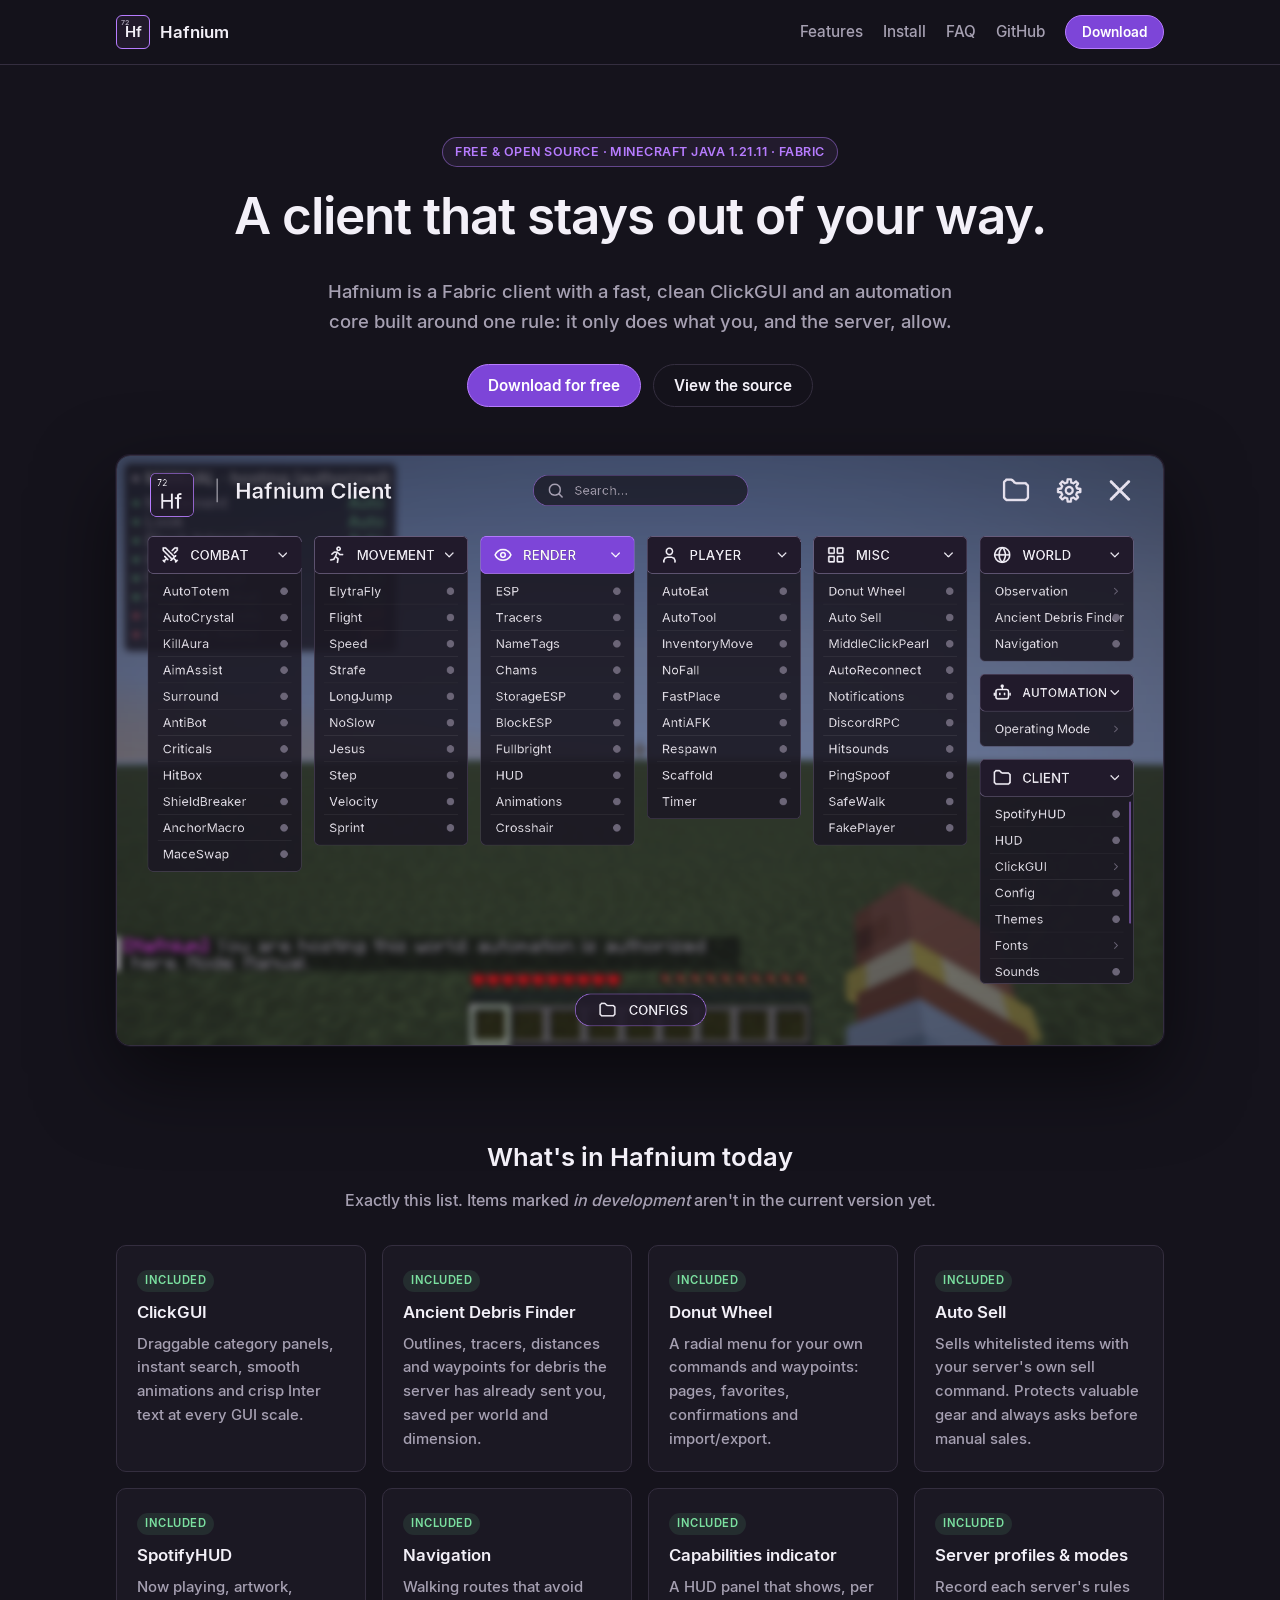
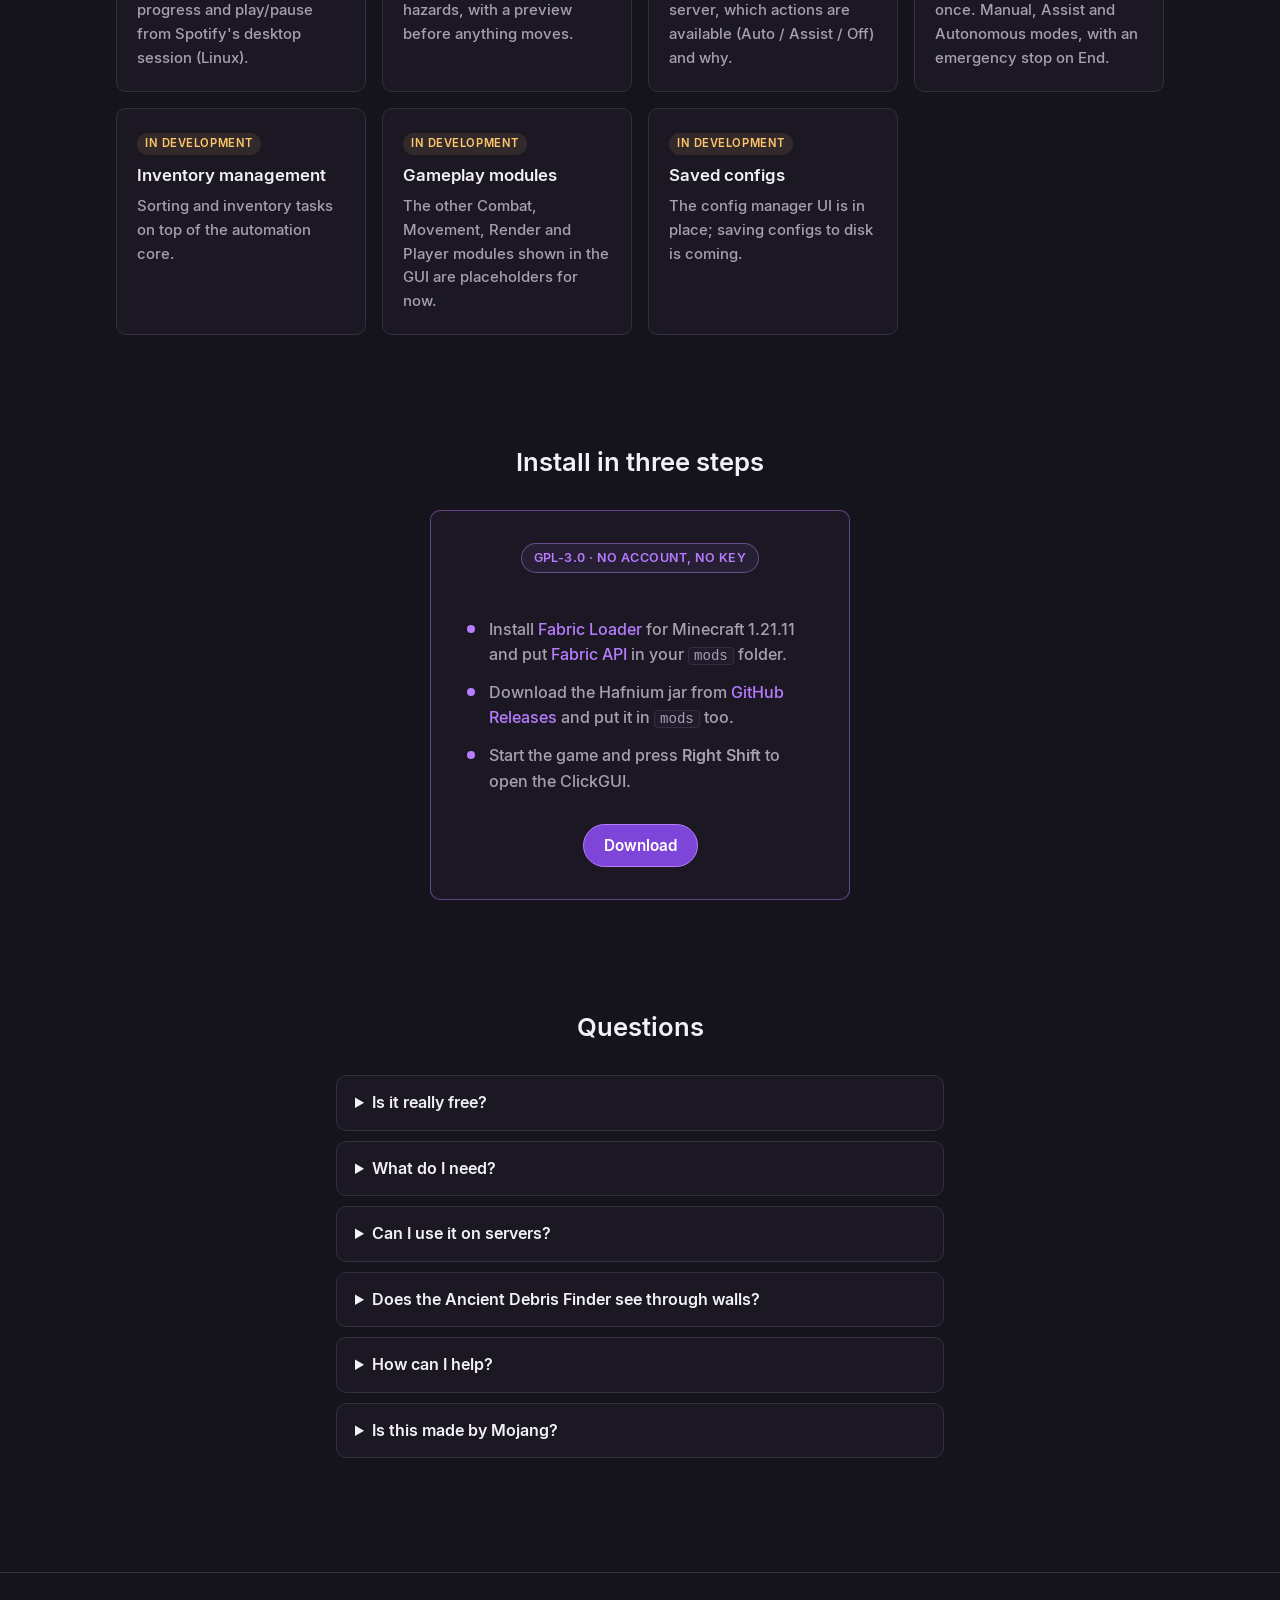
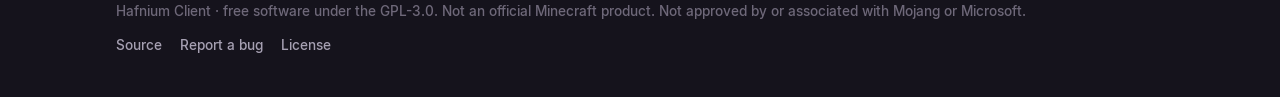
==== index.html @ 2a8367c5 "Hafnium Client: first open-source release (GPL-3.0) Fabric mod for Minecraft 1.21.11: ClickGUI, modu" ====
<!doctype html>
<html lang="en">
<head>
  <meta charset="utf-8">
  <meta name="viewport" content="width=device-width, initial-scale=1">
  <title>Hafnium Client</title>
  <meta name="description" content="Hafnium is a free, open-source Fabric client for Minecraft Java 1.21.11 with a clean ClickGUI, world utilities and a permission-aware automation core.">
  <link rel="icon" href="img/favicon.svg" type="image/svg+xml">
  <link rel="stylesheet" href="css/site.css">
  <script src="js/site.js" defer></script>
</head>
<body>
<header class="top">
  <div class="wrap">
    <a class="brand" href="./"><span class="tile"><small>72</small>Hf</span>Hafnium</a>
    <nav class="nav">
      <a href="#features">Features</a>
      <a href="#install">Install</a>
      <a href="#faq">FAQ</a>
      <a data-link="source" href="https://github.com/thebestprogrammeronearth/hafnium-client">GitHub</a>
      <a class="btn small" data-link="download" href="https://github.com/thebestprogrammeronearth/hafnium-client/releases/latest">Download</a>
    </nav>
  </div>
</header>
<main>
  <div class="wrap hero">
    <span class="badge accent">Free &amp; open source &middot; Minecraft Java 1.21.11 &middot; Fabric</span>
    <h1>A client that stays out of your way.</h1>
    <p class="lead">Hafnium is a Fabric client with a fast, clean ClickGUI and an automation core built around one rule:
      it only does what you, and the server, allow.</p>
    <div class="actions">
      <a class="btn" data-link="download" href="https://github.com/thebestprogrammeronearth/hafnium-client/releases/latest">Download for free</a>
      <a class="btn ghost" data-link="source" href="https://github.com/thebestprogrammeronearth/hafnium-client">View the source</a>
      <a class="btn ghost hidden" data-link="donate" href="#">Support the project</a>
    </div>
    <div class="shot"><img src="img/clickgui.png" width="1672" height="941" alt="The Hafnium ClickGUI: category panels over a Minecraft world"></div>
  </div>

  <section id="features">
    <div class="wrap">
      <div class="section-head">
        <h2>What's in Hafnium today</h2>
        <p>Exactly this list. Items marked <em>in development</em> aren't in the current version yet.</p>
      </div>
      <div class="grid" id="feature-grid"></div>
    </div>
  </section>

  <section id="install">
    <div class="wrap">
      <div class="section-head"><h2>Install in three steps</h2></div>
      <div class="card price-card">
        <span class="badge accent">GPL-3.0 &middot; no account, no key</span>
        <ul>
          <li>Install <a href="https://fabricmc.net/use/">Fabric Loader</a> for Minecraft 1.21.11 and put
            <a href="https://modrinth.com/mod/fabric-api">Fabric API</a> in your <code>mods</code> folder.</li>
          <li>Download the Hafnium jar from <a data-link="download" href="https://github.com/thebestprogrammeronearth/hafnium-client/releases/latest">GitHub Releases</a> and put it in <code>mods</code> too.</li>
          <li>Start the game and press <strong>Right Shift</strong> to open the ClickGUI.</li>
        </ul>
        <a class="btn" data-link="download" href="https://github.com/thebestprogrammeronearth/hafnium-client/releases/latest">Download</a>
      </div>
    </div>
  </section>

  <section id="faq">
    <div class="wrap narrow">
      <div class="section-head"><h2>Questions</h2></div>
      <details>
        <summary>Is it really free?</summary>
        <p>Yes. Hafnium is free and open source under the GNU GPL v3. You can read, change and share the code; if you
          share a modified version, its source must stay open too.</p>
      </details>
      <details>
        <summary>What do I need?</summary>
        <p>Minecraft: Java Edition 1.21.11, Fabric Loader 0.18 or newer and Fabric API. Java 21 comes with the official
          launcher. SpotifyHUD works on Linux only (it reads Spotify's desktop media session).</p>
      </details>
      <details>
        <summary>Can I use it on servers?</summary>
        <p>Hafnium works on normal servers without any plugin, but many servers forbid modified clients, X-ray-style
          tools, macros or automated selling. Hafnium shows what each server allows and keeps autonomous actions off
          unless you host the world or the server authorizes them, but it doesn't hide itself and can't protect you
          from a server's rules, anticheat or bans. Check the rules of every server you play on.</p>
      </details>
      <details>
        <summary>Does the Ancient Debris Finder see through walls?</summary>
        <p>It only marks ancient debris your game has already received from the server. It never guesses or reveals
          hidden blocks, so on servers with anti-xray it finds little or nothing.</p>
      </details>
      <details>
        <summary>How can I help?</summary>
        <p>Report bugs and send pull requests on <a data-link="source" href="https://github.com/thebestprogrammeronearth/hafnium-client">GitHub</a>.</p>
      </details>
      <details>
        <summary>Is this made by Mojang?</summary>
        <p>No. Hafnium is an independent project and is not affiliated with, approved by or associated with Mojang or
          Microsoft.</p>
      </details>
    </div>
  </section>
</main>
<footer>
  <div class="wrap">
    <div>Hafnium Client &middot; free software under the GPL-3.0. Not an official Minecraft product. Not approved by or
      associated with Mojang or Microsoft.</div>
    <nav>
      <a data-link="source" href="https://github.com/thebestprogrammeronearth/hafnium-client">Source</a>
      <a data-link="issues" href="https://github.com/thebestprogrammeronearth/hafnium-client/issues">Report a bug</a>
      <a data-link="license" href="https://github.com/thebestprogrammeronearth/hafnium-client/blob/main/LICENSE">License</a>
    </nav>
  </div>
</footer>
</body>
</html>
---- css/site.css ----
@font-face { font-family: "Inter"; src: url("../fonts/inter-medium.ttf") format("truetype"); font-weight: 400 500; font-display: swap; }
@font-face { font-family: "Inter"; src: url("../fonts/inter-semibold.ttf") format("truetype"); font-weight: 600 700; font-display: swap; }

:root {
  --bg: #15131C;
  --panel: #1B1823;
  --header: #211A2B;
  --border: #342E3F;
  --accent: #B77CFF;
  --accent-hover: #C99DFF;
  --accent-strong: #7D45D8;
  --text: #F3F0F8;
  --text-2: #A6A0B2;
  --muted: #6E6879;
  --ok: #7BE0A0;
  --warn: #FFC66B;
  --danger: #FF6B81;
  --radius: 10px;
  color-scheme: dark;
}

* { box-sizing: border-box; }
html, body { margin: 0; }
body {
  background: var(--bg);
  color: var(--text);
  font: 500 16px/1.6 "Inter", system-ui, sans-serif;
  -webkit-font-smoothing: antialiased;
}
a { color: var(--accent); text-decoration: none; }
a:hover { color: var(--accent-hover); text-decoration: underline; }
h1, h2, h3 { font-weight: 600; line-height: 1.2; margin: 0 0 .6em; }
h1 { font-size: clamp(2rem, 5vw, 3.2rem); letter-spacing: -.02em; }
h2 { font-size: 1.6rem; }
h3 { font-size: 1.05rem; }
p { margin: 0 0 1em; color: var(--text-2); }
code, .mono { font-family: ui-monospace, SFMono-Regular, Menlo, Consolas, monospace; }

.wrap { max-width: 1080px; margin: 0 auto; padding: 0 16px; }
.narrow { max-width: 640px; }

/* header */
.top { position: sticky; top: 0; z-index: 10; background: rgba(21, 19, 28, .88); backdrop-filter: blur(10px); border-bottom: 1px solid var(--border); }
.top .wrap { display: flex; align-items: center; gap: 24px; height: 64px; }
.brand { display: flex; align-items: center; gap: 10px; color: var(--text); font-weight: 600; font-size: 1.05rem; }
.brand:hover { color: var(--text); text-decoration: none; }
.tile { position: relative; width: 34px; height: 34px; border: 1.5px solid var(--accent); border-radius: 6px; background: var(--header);
  display: grid; place-items: center; font-weight: 600; font-size: 15px; }
.tile small { position: absolute; top: 1px; left: 4px; font-size: 7px; color: var(--text-2); }
.nav { margin-left: auto; display: flex; gap: 20px; align-items: center; }
.nav a { color: var(--text-2); font-size: .95rem; }
.nav a:hover { color: var(--text); text-decoration: none; }

/* buttons */
.btn { display: inline-flex; align-items: center; justify-content: center; gap: 8px; padding: 11px 20px; border-radius: 999px;
  border: 1px solid var(--accent); background: var(--accent-strong); color: #fff; font: 600 .95rem "Inter", sans-serif;
  cursor: pointer; transition: background .15s, border-color .15s, transform .15s; }
.btn:hover { background: #8d55e6; color: #fff; text-decoration: none; transform: translateY(-1px); }
.btn.ghost { background: transparent; color: var(--text); border-color: var(--border); }
.btn.ghost:hover { border-color: var(--accent); }
.btn.small { padding: 7px 14px; font-size: .85rem; }
.btn.danger { background: transparent; border-color: var(--danger); color: var(--danger); }
.btn:disabled { opacity: .45; cursor: not-allowed; transform: none; }
.nav .btn, .nav .btn:hover { padding: 8px 16px; color: #fff; }

/* hero */
.hero { padding-top: 72px; padding-bottom: 40px; text-align: center; }
.hero p.lead { font-size: 1.15rem; max-width: 640px; margin: 0 auto 28px; }
.hero .actions { display: flex; gap: 12px; justify-content: center; flex-wrap: wrap; }
.badge { display: inline-block; padding: 4px 12px; border-radius: 999px; font-size: .78rem; font-weight: 600; letter-spacing: .04em;
  text-transform: uppercase; border: 1px solid var(--border); color: var(--text-2); margin-bottom: 18px; }
.badge.accent { color: var(--accent); border-color: rgba(183, 124, 255, .45); background: rgba(183, 124, 255, .08); }
.shot { margin: 48px auto 0; border-radius: 14px; overflow: hidden; border: 1px solid var(--border);
  box-shadow: 0 30px 80px rgba(0, 0, 0, .55), 0 0 0 1px rgba(183, 124, 255, .08); }
.shot img { display: block; width: 100%; height: auto; }

section { padding: 56px 0; }
.section-head { text-align: center; margin-bottom: 32px; }

/* cards */
.grid { display: grid; gap: 16px; grid-template-columns: repeat(auto-fill, minmax(240px, 1fr)); }
.card { background: var(--panel); border: 1px solid var(--border); border-radius: var(--radius); padding: 20px; }
.card h3 { display: flex; align-items: center; gap: 8px; }
.card p { margin: 0; font-size: .93rem; }
.status { font-size: .7rem; font-weight: 600; text-transform: uppercase; letter-spacing: .05em; padding: 2px 8px; border-radius: 999px; margin-left: auto; white-space: nowrap; }
.card > .status { display: inline-block; margin: 0 0 10px; }
.status.ok { color: var(--ok); background: rgba(123, 224, 160, .1); }
.status.dev { color: var(--warn); background: rgba(255, 198, 107, .1); }

/* pricing */
.price-card { max-width: 420px; margin: 0 auto; text-align: center; padding: 32px; border-color: rgba(183, 124, 255, .45); }
.price { font-size: 2.8rem; font-weight: 600; color: var(--text); margin: 8px 0; }
.price-card ul { text-align: left; list-style: none; padding: 0; margin: 20px 0 24px; }
.price-card li { padding: 6px 0 6px 26px; position: relative; color: var(--text-2); }
.price-card li::before { content: ""; position: absolute; left: 4px; top: 14px; width: 8px; height: 8px; border-radius: 50%; background: var(--accent); }

/* faq */
details { background: var(--panel); border: 1px solid var(--border); border-radius: var(--radius); padding: 14px 18px; margin-bottom: 10px; }
summary { cursor: pointer; font-weight: 600; }
details p { margin: 10px 0 0; }

/* forms */
.form { display: grid; gap: 14px; }
label { display: grid; gap: 6px; font-size: .9rem; color: var(--text-2); }
input[type=text], input[type=email] { background: var(--bg); border: 1px solid var(--border); border-radius: 8px; padding: 11px 14px;
  color: var(--text); font: 500 1rem "Inter", sans-serif; width: 100%; }
input:focus { outline: none; border-color: var(--accent); }
.check { display: flex; gap: 10px; align-items: flex-start; color: var(--text-2); font-size: .9rem; }
.check input { margin-top: 4px; accent-color: var(--accent); width: 16px; height: 16px; flex: none; }

.notice { border-radius: 8px; padding: 12px 14px; font-size: .92rem; border: 1px solid var(--border); background: var(--panel); color: var(--text-2); }
.notice.warn { border-color: rgba(255, 198, 107, .4); color: var(--warn); }
.notice.err { border-color: rgba(255, 107, 129, .45); color: var(--danger); }
.notice.ok { border-color: rgba(123, 224, 160, .4); color: var(--ok); }
.hidden { display: none !important; }

.keybox { display: flex; gap: 10px; align-items: center; background: var(--bg); border: 1px dashed var(--accent); border-radius: 8px;
  padding: 14px; font: 600 1.05rem ui-monospace, Menlo, Consolas, monospace; word-break: break-all; color: var(--text); }
.keybox span { flex: 1; }

table { width: 100%; border-collapse: collapse; font-size: .9rem; }
th, td { text-align: left; padding: 8px 6px; border-bottom: 1px solid var(--border); }
th { color: var(--muted); font-weight: 600; }

.legal h2 { font-size: 1.2rem; margin-top: 1.8em; }
.legal p, .legal li { color: var(--text-2); }
.draft { border: 1px solid rgba(255, 198, 107, .4); color: var(--warn); border-radius: 8px; padding: 10px 14px; margin-bottom: 24px; font-size: .9rem; }

footer { border-top: 1px solid var(--border); margin-top: 48px; padding: 28px 0 40px; color: var(--muted); font-size: .85rem; }
footer .wrap { display: flex; flex-wrap: wrap; gap: 12px 24px; justify-content: space-between; }
footer nav { display: flex; gap: 18px; flex-wrap: wrap; }
footer a { color: var(--text-2); }

@media (max-width: 640px) {
  .nav a:not(.btn) { display: none; }
  .hero { padding-top: 48px; }
  .hero .actions .btn { flex: 1 1 100%; }
  section { padding: 40px 0; }
}

/* install card */
.price-card li { color: var(--text-2); }
.price-card code { background: var(--header); border: 1px solid var(--border); border-radius: 4px; padding: 0 5px; font-size: .88em; }
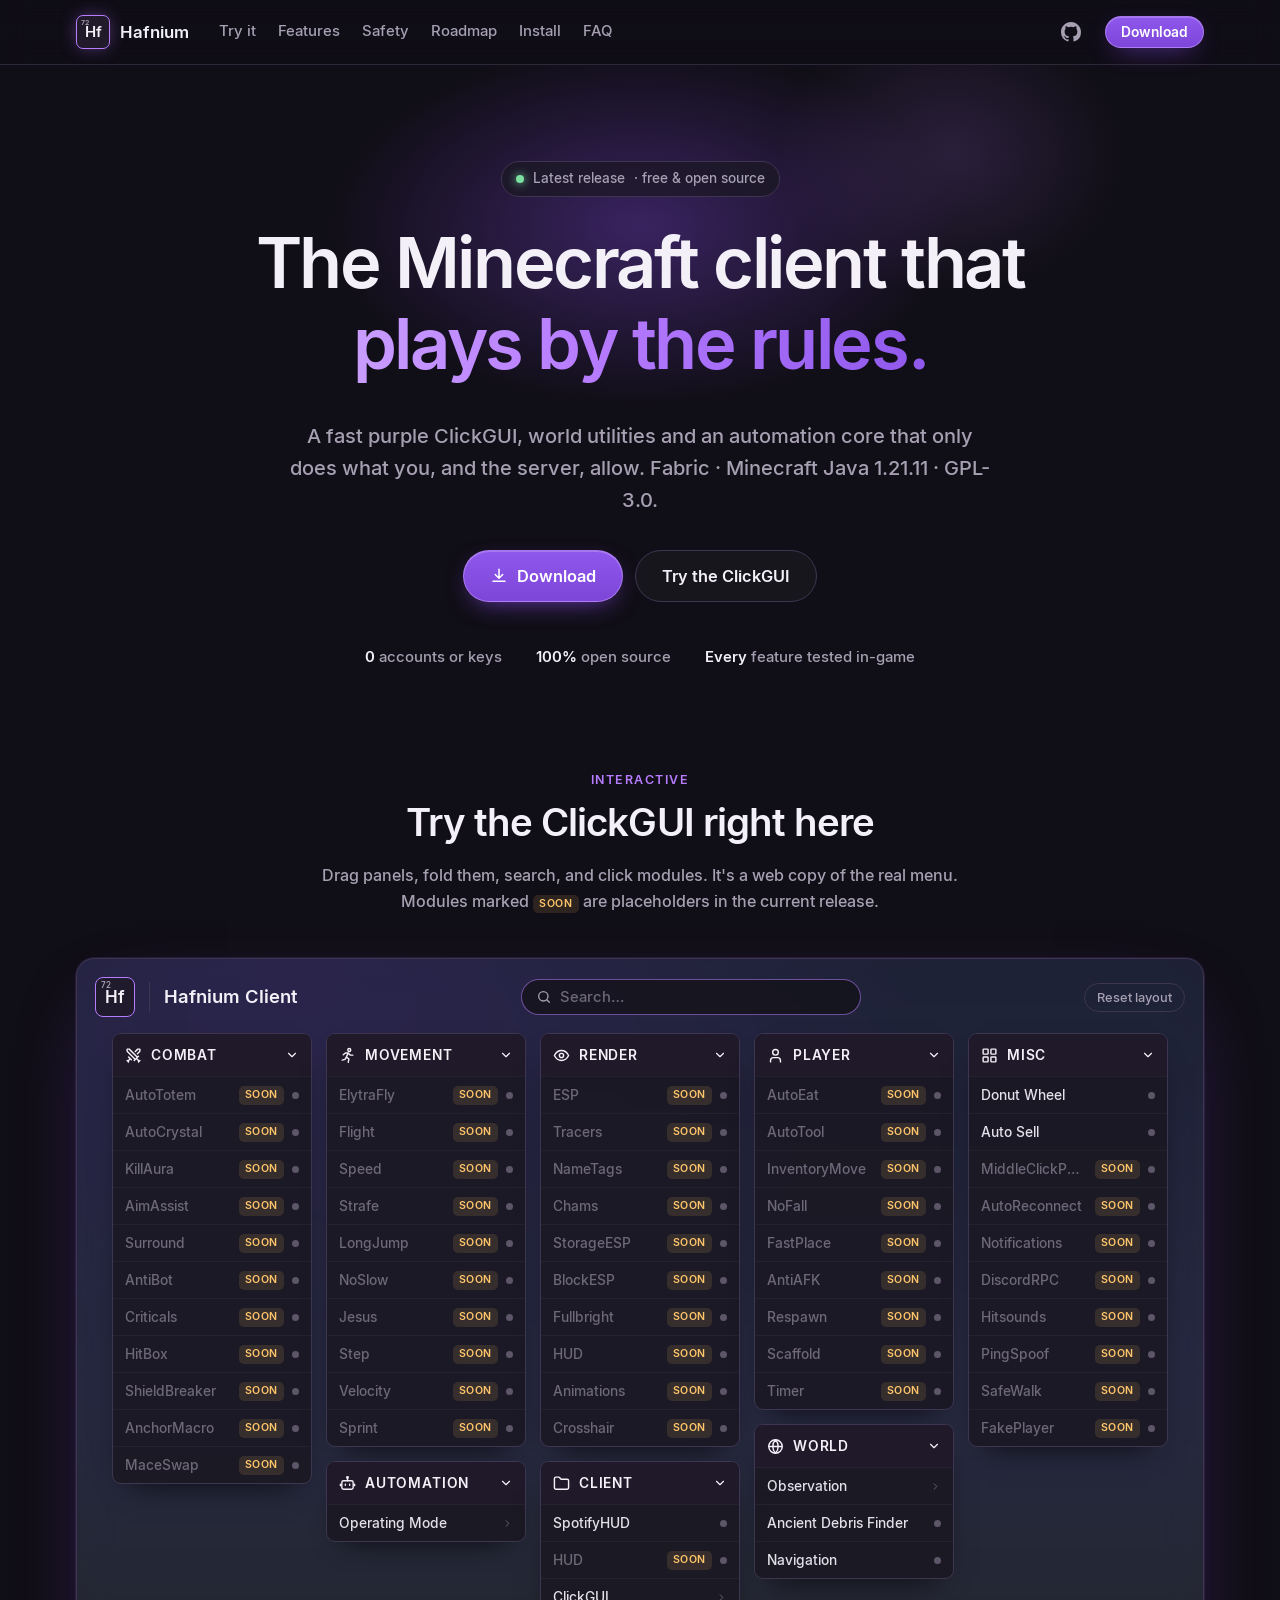
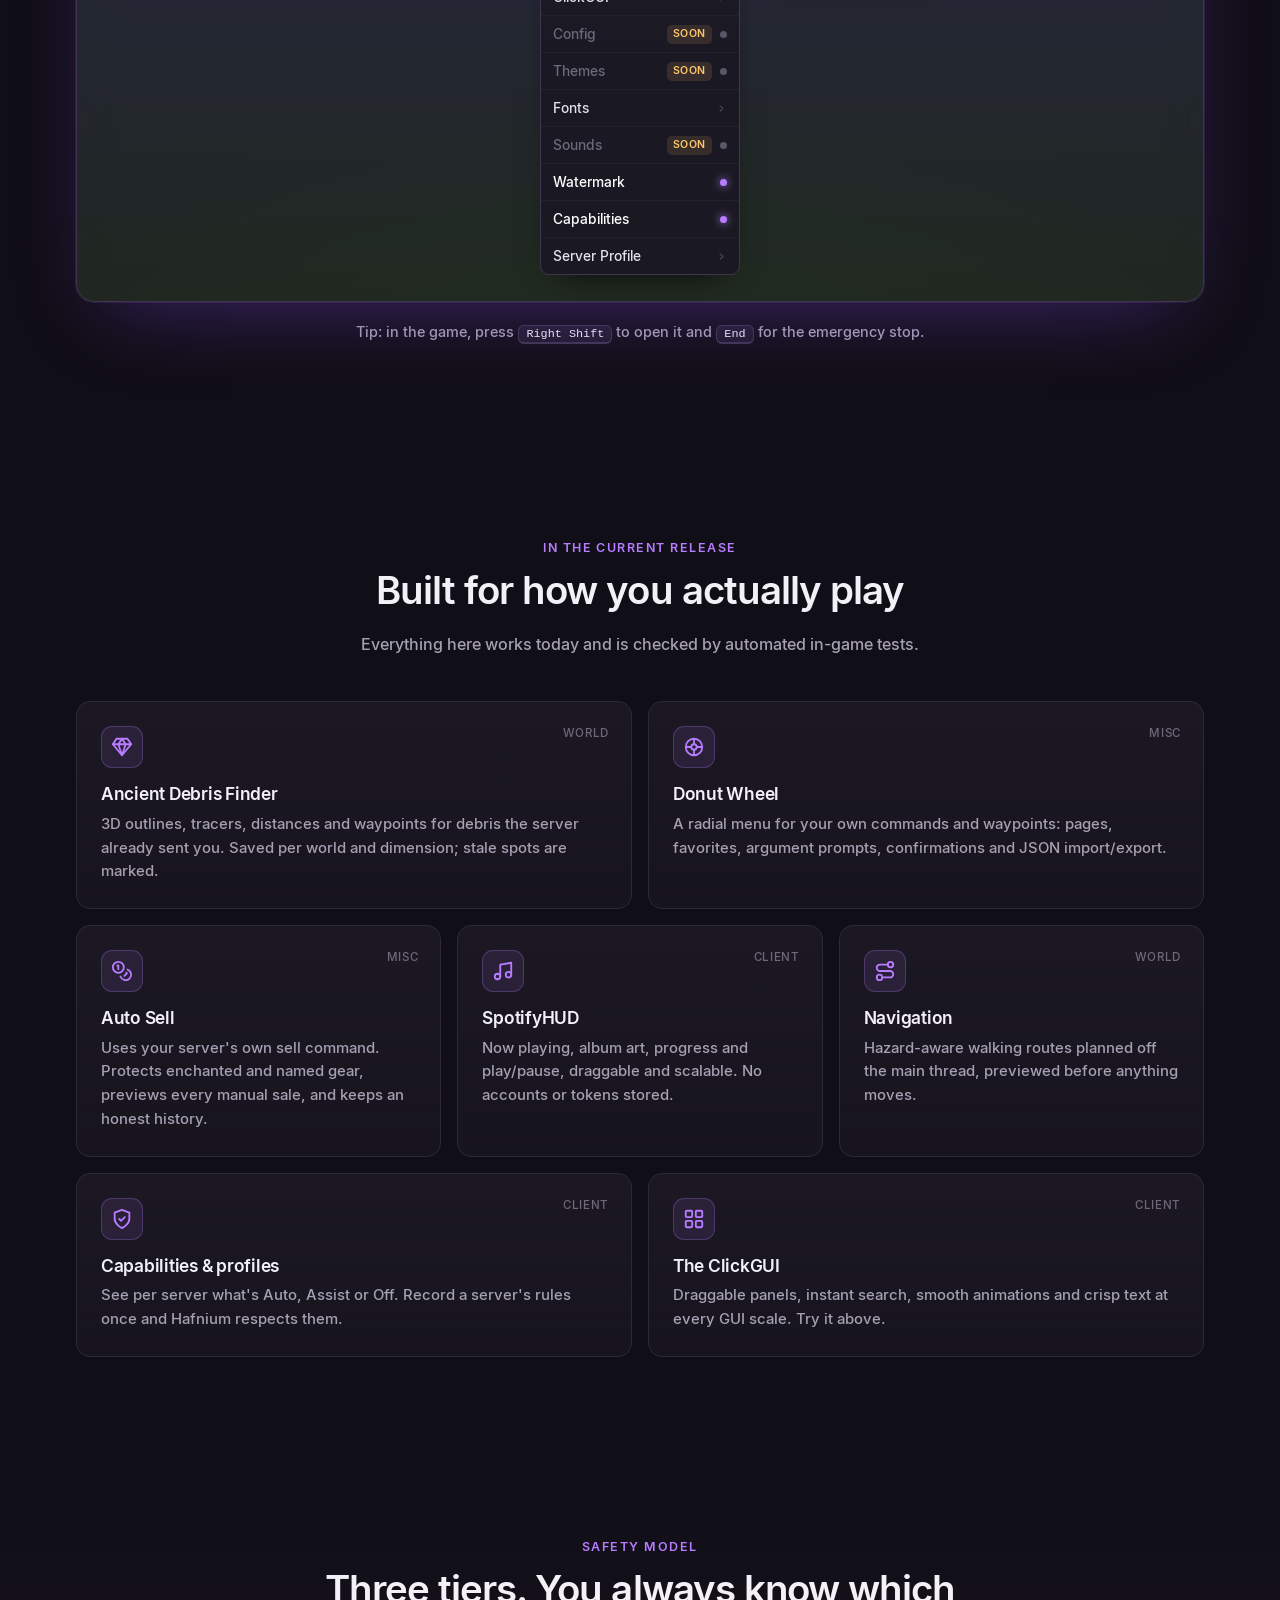
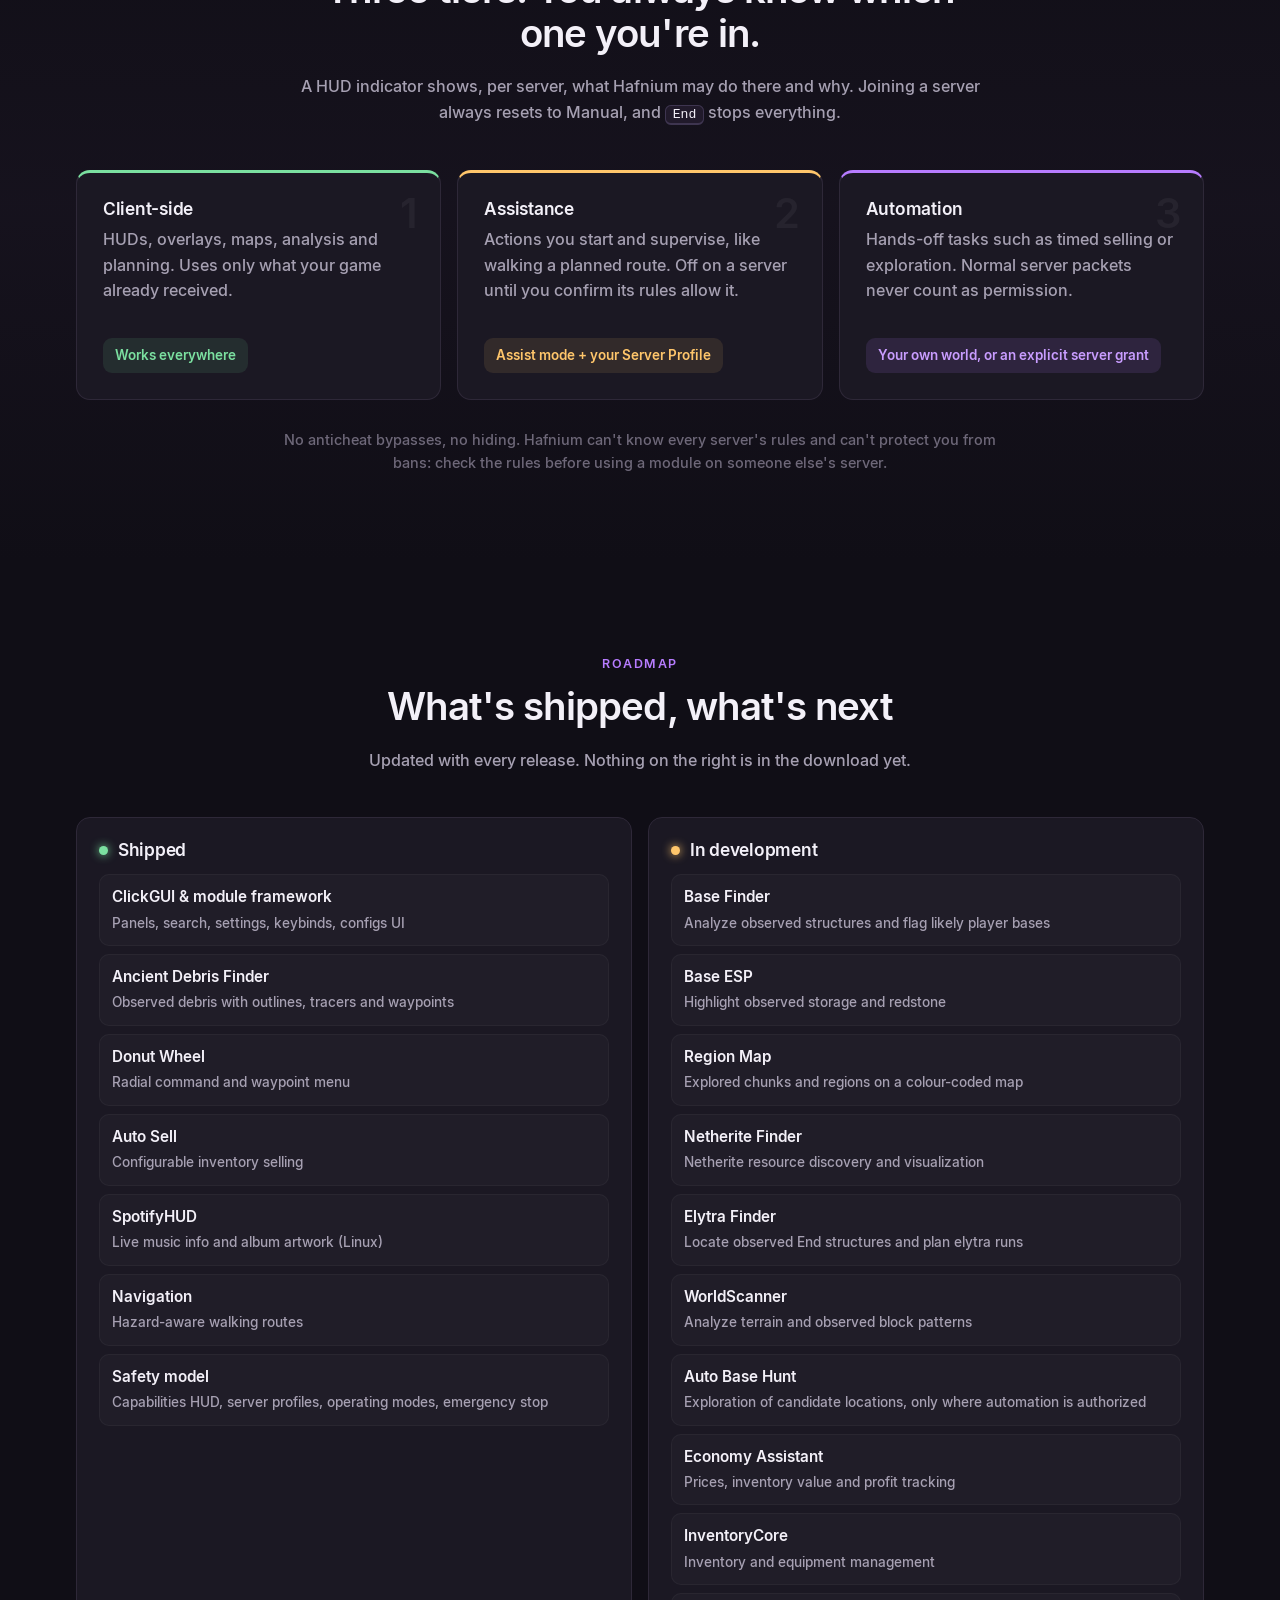
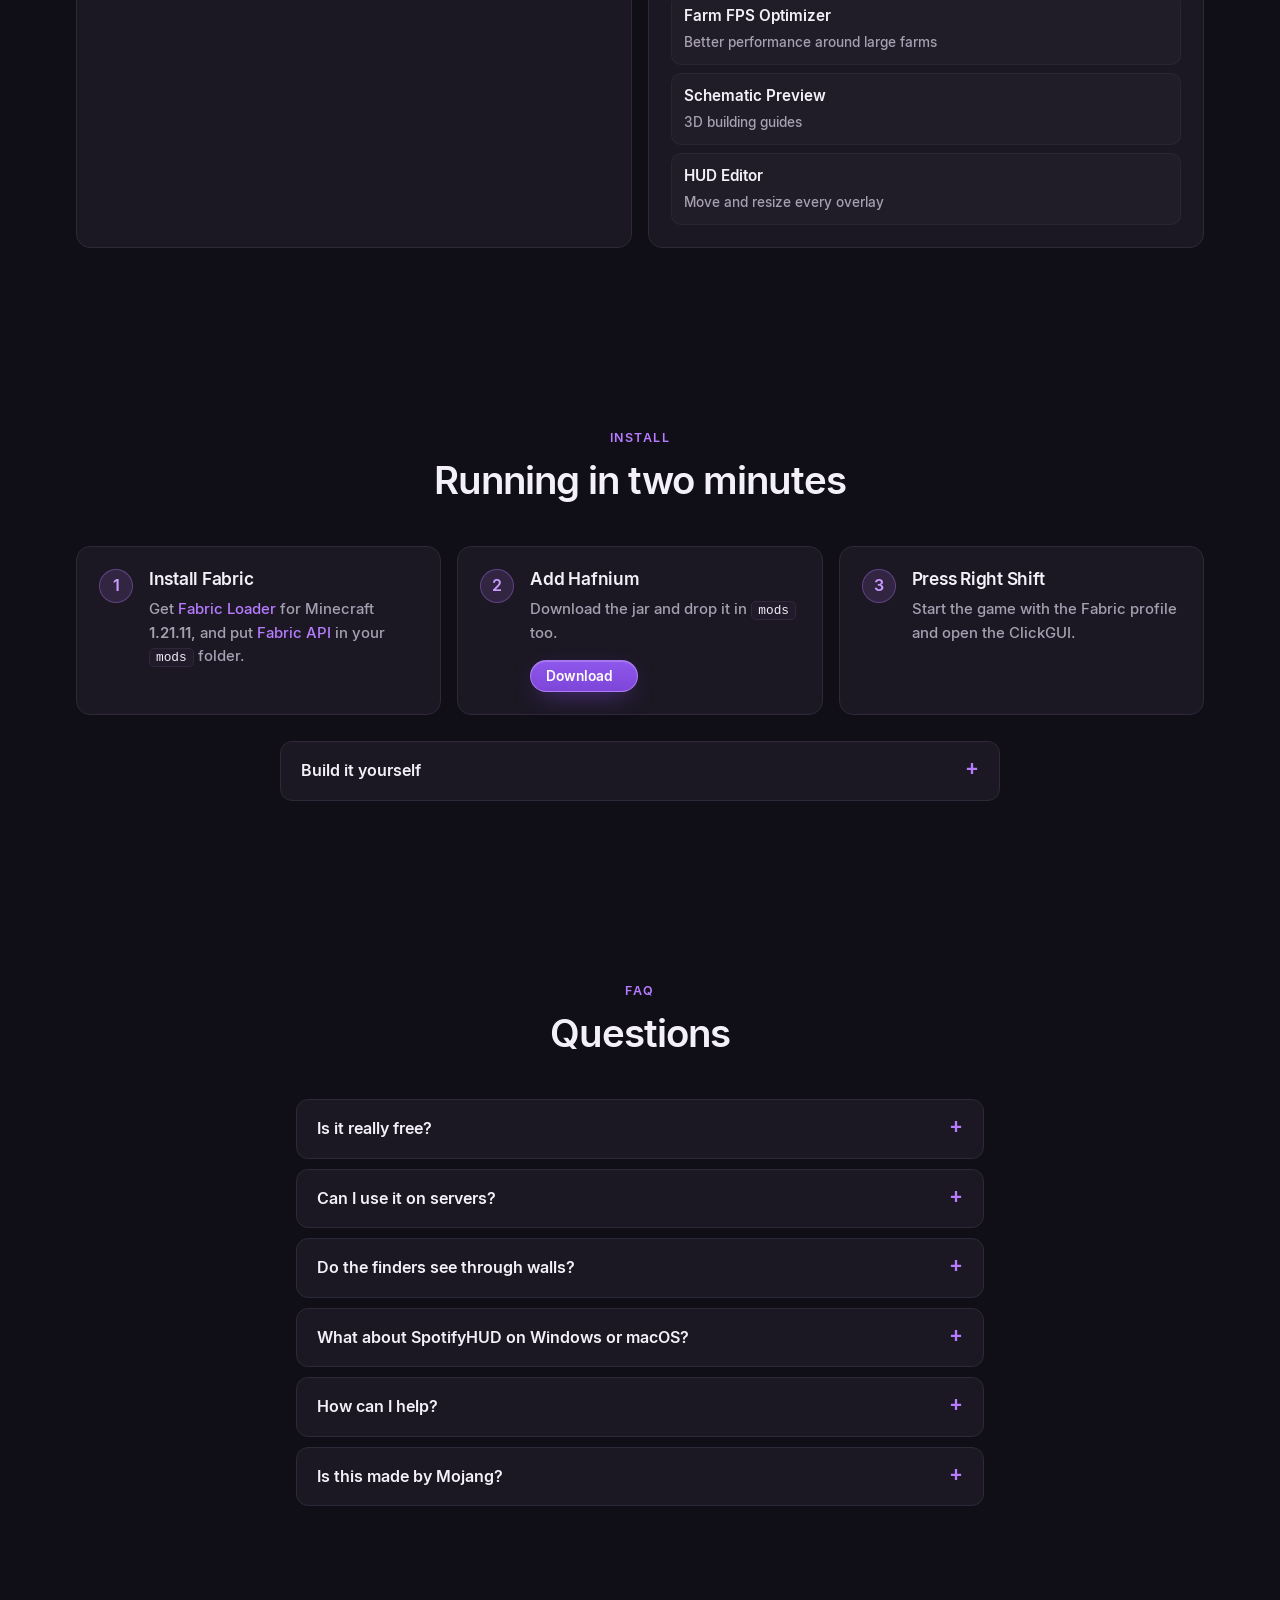
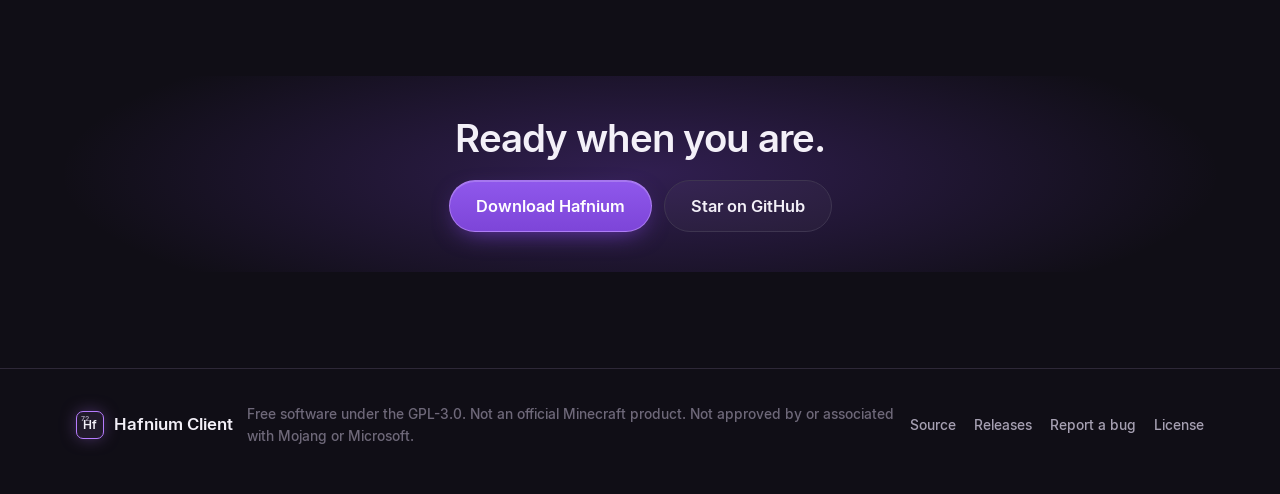
==== commit b69ba1d5: "Website: interactive ClickGUI demo, live release info, roadmap Rebuilt the project site: a web copy " ====
--- a/index.html
+++ b/index.html
@@ -2,109 +2,232 @@
 <html lang="en">
 <head>
   <meta charset="utf-8">
-  <meta name="viewport" content="width=device-width, initial-scale=1">
+  <meta name="viewport" content="width=device-width, initial-scale=1, viewport-fit=cover">
   <title>Hafnium Client</title>
-  <meta name="description" content="Hafnium is a free, open-source Fabric client for Minecraft Java 1.21.11 with a clean ClickGUI, world utilities and a permission-aware automation core.">
+  <meta name="description" content="Hafnium is a free, open-source Fabric client for Minecraft Java 1.21.11: a fast purple ClickGUI, world utilities and an automation core that only does what you and the server allow.">
+  <meta name="theme-color" content="#15131C">
+  <meta property="og:title" content="Hafnium Client">
+  <meta property="og:description" content="Free, open-source Fabric client for Minecraft Java 1.21.11.">
+  <meta property="og:image" content="https://thebestprogrammeronearth.github.io/hafnium-client/img/clickgui.png">
+  <meta property="og:type" content="website">
   <link rel="icon" href="img/favicon.svg" type="image/svg+xml">
   <link rel="stylesheet" href="css/site.css">
   <script src="js/site.js" defer></script>
 </head>
 <body>
-<header class="top">
-  <div class="wrap">
-    <a class="brand" href="./"><span class="tile"><small>72</small>Hf</span>Hafnium</a>
-    <nav class="nav">
+<header class="top" id="top">
+  <div class="wrap bar">
+    <a class="brand" href="#top" aria-label="Hafnium home"><span class="tile"><small>72</small>Hf</span><span>Hafnium</span></a>
+    <nav class="nav" id="nav">
+      <a href="#demo">Try it</a>
       <a href="#features">Features</a>
+      <a href="#safety">Safety</a>
+      <a href="#roadmap">Roadmap</a>
       <a href="#install">Install</a>
       <a href="#faq">FAQ</a>
-      <a data-link="source" href="https://github.com/thebestprogrammeronearth/hafnium-client">GitHub</a>
-      <a class="btn small" data-link="download" href="https://github.com/thebestprogrammeronearth/hafnium-client/releases/latest">Download</a>
     </nav>
+    <a class="gh" data-link="source" href="https://github.com/thebestprogrammeronearth/hafnium-client" aria-label="GitHub repository">
+      <svg viewBox="0 0 16 16" aria-hidden="true"><path fill="currentColor" d="M8 0C3.58 0 0 3.58 0 8a8 8 0 0 0 5.47 7.59c.4.07.55-.17.55-.38v-1.33c-2.23.48-2.7-1.07-2.7-1.07-.36-.92-.89-1.17-.89-1.17-.73-.5.05-.49.05-.49.8.06 1.23.83 1.23.83.72 1.22 1.87.87 2.33.66.07-.52.28-.87.5-1.07-1.78-.2-3.65-.89-3.65-3.95 0-.87.31-1.59.82-2.15-.08-.2-.36-1.02.08-2.12 0 0 .67-.21 2.2.82a7.6 7.6 0 0 1 4 0c1.53-1.04 2.2-.82 2.2-.82.44 1.1.16 1.92.08 2.12.51.56.82 1.27.82 2.15 0 3.07-1.87 3.75-3.65 3.95.29.25.54.73.54 1.48v2.2c0 .21.15.46.55.38A8 8 0 0 0 16 8c0-4.42-3.58-8-8-8Z"/></svg>
+      <span data-stars></span>
+    </a>
+    <a class="btn small" data-link="download" href="https://github.com/thebestprogrammeronearth/hafnium-client/releases/latest">Download</a>
+    <button class="menu" id="menu" aria-label="Menu" aria-expanded="false" aria-controls="nav"><span></span><span></span></button>
   </div>
 </header>
+
 <main>
-  <div class="wrap hero">
-    <span class="badge accent">Free &amp; open source &middot; Minecraft Java 1.21.11 &middot; Fabric</span>
-    <h1>A client that stays out of your way.</h1>
-    <p class="lead">Hafnium is a Fabric client with a fast, clean ClickGUI and an automation core built around one rule:
-      it only does what you, and the server, allow.</p>
-    <div class="actions">
-      <a class="btn" data-link="download" href="https://github.com/thebestprogrammeronearth/hafnium-client/releases/latest">Download for free</a>
-      <a class="btn ghost" data-link="source" href="https://github.com/thebestprogrammeronearth/hafnium-client">View the source</a>
-      <a class="btn ghost hidden" data-link="donate" href="#">Support the project</a>
-    </div>
-    <div class="shot"><img src="img/clickgui.png" width="1672" height="941" alt="The Hafnium ClickGUI: category panels over a Minecraft world"></div>
-  </div>
+  <section class="hero">
+    <div class="glow" aria-hidden="true"></div>
+    <div class="wrap">
+      <a class="pill" data-link="release" href="https://github.com/thebestprogrammeronearth/hafnium-client/releases/latest">
+        <span class="dot"></span><span data-version>Latest release</span> · free &amp; open source</a>
+      <h1>The Minecraft client that <br><span class="grad">plays by the rules.</span></h1>
+      <p class="lead">A fast purple ClickGUI, world utilities and an automation core that only does what you, and the
+        server, allow. Fabric · Minecraft Java 1.21.11 · GPL-3.0.</p>
+      <div class="actions">
+        <a class="btn big" data-link="download" href="https://github.com/thebestprogrammeronearth/hafnium-client/releases/latest">
+          <svg viewBox="0 0 24 24" aria-hidden="true"><path d="M12 3v12m-5-5 5 5 5-5M4 19h16" fill="none" stroke="currentColor" stroke-width="2" stroke-linecap="round" stroke-linejoin="round"/></svg>
+          Download <span class="meta" data-asset-meta></span></a>
+        <a class="btn ghost big" href="#demo">Try the ClickGUI</a>
+        <a class="btn ghost big hidden" data-link="donate" href="#">Support the project</a>
+      </div>
+      <ul class="facts">
+        <li><strong>0</strong> accounts or keys</li>
+        <li><strong>100%</strong> open source</li>
+        <li><strong>Every</strong> feature tested in-game</li>
+      </ul>
+    </div>
+  </section>
+
+  <section id="demo" class="demo-section">
+    <div class="wrap">
+      <div class="section-head">
+        <span class="eyebrow">Interactive</span>
+        <h2>Try the ClickGUI right here</h2>
+        <p>Drag panels, fold them, search, and click modules. It's a web copy of the real menu. Modules marked
+          <span class="tag soon">soon</span> are placeholders in the current release.</p>
+      </div>
+      <div class="screen" id="screen">
+        <div class="screen-top">
+          <div class="logo-tile"><small>72</small>Hf</div>
+          <div class="screen-title">Hafnium Client</div>
+          <label class="search"><svg viewBox="0 0 24 24" aria-hidden="true"><circle cx="11" cy="11" r="7" fill="none" stroke="currentColor" stroke-width="2"/><path d="m20 20-4-4" stroke="currentColor" stroke-width="2" stroke-linecap="round"/></svg>
+            <input id="demo-search" type="search" placeholder="Search…" autocomplete="off" aria-label="Search modules"></label>
+          <button class="reset" id="demo-reset" type="button">Reset layout</button>
+        </div>
+        <div class="panels" id="panels"></div>
+        <div class="toast" id="toast" role="status" aria-live="polite"></div>
+      </div>
+      <p class="hint">Tip: in the game, press <kbd>Right Shift</kbd> to open it and <kbd>End</kbd> for the emergency stop.</p>
+    </div>
+  </section>
 
   <section id="features">
     <div class="wrap">
       <div class="section-head">
-        <h2>What's in Hafnium today</h2>
-        <p>Exactly this list. Items marked <em>in development</em> aren't in the current version yet.</p>
-      </div>
-      <div class="grid" id="feature-grid"></div>
+        <span class="eyebrow">In the current release</span>
+        <h2>Built for how you actually play</h2>
+        <p>Everything here works today and is checked by automated in-game tests.</p>
+      </div>
+      <div class="bento" id="feature-grid"></div>
+    </div>
+  </section>
+
+  <section id="safety" class="safety">
+    <div class="wrap">
+      <div class="section-head">
+        <span class="eyebrow">Safety model</span>
+        <h2>Three tiers. You always know which one you're in.</h2>
+        <p>A HUD indicator shows, per server, what Hafnium may do there and why. Joining a server always resets to
+          Manual, and <kbd>End</kbd> stops everything.</p>
+      </div>
+      <div class="tiers">
+        <article class="tier t1">
+          <span class="num">1</span>
+          <h3>Client-side</h3>
+          <p>HUDs, overlays, maps, analysis and planning. Uses only what your game already received.</p>
+          <div class="where">Works everywhere</div>
+        </article>
+        <article class="tier t2">
+          <span class="num">2</span>
+          <h3>Assistance</h3>
+          <p>Actions you start and supervise, like walking a planned route. Off on a server until you confirm its rules allow it.</p>
+          <div class="where">Assist mode + your Server Profile</div>
+        </article>
+        <article class="tier t3">
+          <span class="num">3</span>
+          <h3>Automation</h3>
+          <p>Hands-off tasks such as timed selling or exploration. Normal server packets never count as permission.</p>
+          <div class="where">Your own world, or an explicit server grant</div>
+        </article>
+      </div>
+      <p class="fine">No anticheat bypasses, no hiding. Hafnium can't know every server's rules and can't protect you from
+        bans: check the rules before using a module on someone else's server.</p>
+    </div>
+  </section>
+
+  <section id="roadmap">
+    <div class="wrap">
+      <div class="section-head">
+        <span class="eyebrow">Roadmap</span>
+        <h2>What's shipped, what's next</h2>
+        <p>Updated with every release. Nothing on the right is in the download yet.</p>
+      </div>
+      <div class="roadmap">
+        <div class="lane"><h3><span class="dot ok"></span>Shipped</h3><ul id="lane-ok"></ul></div>
+        <div class="lane"><h3><span class="dot dev"></span>In development</h3><ul id="lane-dev"></ul></div>
+      </div>
     </div>
   </section>
 
   <section id="install">
     <div class="wrap">
-      <div class="section-head"><h2>Install in three steps</h2></div>
-      <div class="card price-card">
-        <span class="badge accent">GPL-3.0 &middot; no account, no key</span>
-        <ul>
-          <li>Install <a href="https://fabricmc.net/use/">Fabric Loader</a> for Minecraft 1.21.11 and put
-            <a href="https://modrinth.com/mod/fabric-api">Fabric API</a> in your <code>mods</code> folder.</li>
-          <li>Download the Hafnium jar from <a data-link="download" href="https://github.com/thebestprogrammeronearth/hafnium-client/releases/latest">GitHub Releases</a> and put it in <code>mods</code> too.</li>
-          <li>Start the game and press <strong>Right Shift</strong> to open the ClickGUI.</li>
-        </ul>
-        <a class="btn" data-link="download" href="https://github.com/thebestprogrammeronearth/hafnium-client/releases/latest">Download</a>
-      </div>
+      <div class="section-head">
+        <span class="eyebrow">Install</span>
+        <h2>Running in two minutes</h2>
+      </div>
+      <ol class="steps">
+        <li>
+          <span class="n">1</span>
+          <div><h3>Install Fabric</h3>
+            <p>Get <a href="https://fabricmc.net/use/">Fabric Loader</a> for Minecraft <strong>1.21.11</strong>, and put
+              <a href="https://modrinth.com/mod/fabric-api">Fabric API</a> in your <code>mods</code> folder.</p></div>
+        </li>
+        <li>
+          <span class="n">2</span>
+          <div><h3>Add Hafnium</h3>
+            <p>Download the jar and drop it in <code>mods</code> too.</p>
+            <a class="btn small" data-link="download" href="https://github.com/thebestprogrammeronearth/hafnium-client/releases/latest">Download <span data-version-short></span></a></div>
+        </li>
+        <li>
+          <span class="n">3</span>
+          <div><h3>Press Right Shift</h3>
+            <p>Start the game with the Fabric profile and open the ClickGUI.</p></div>
+        </li>
+      </ol>
+      <details class="build">
+        <summary>Build it yourself</summary>
+        <div class="code"><pre id="build-cmd">git clone https://github.com/thebestprogrammeronearth/hafnium-client
+cd hafnium-client
+./gradlew build      # jar in build/libs/</pre><button class="copy" data-copy="build-cmd" type="button">Copy</button></div>
+        <p>Needs JDK 21.</p>
+      </details>
     </div>
   </section>
 
   <section id="faq">
     <div class="wrap narrow">
-      <div class="section-head"><h2>Questions</h2></div>
+      <div class="section-head"><span class="eyebrow">FAQ</span><h2>Questions</h2></div>
       <details>
         <summary>Is it really free?</summary>
-        <p>Yes. Hafnium is free and open source under the GNU GPL v3. You can read, change and share the code; if you
-          share a modified version, its source must stay open too.</p>
-      </details>
-      <details>
-        <summary>What do I need?</summary>
-        <p>Minecraft: Java Edition 1.21.11, Fabric Loader 0.18 or newer and Fabric API. Java 21 comes with the official
-          launcher. SpotifyHUD works on Linux only (it reads Spotify's desktop media session).</p>
+        <p>Yes. Hafnium is free and open source under the GNU GPL v3. Read, change and share the code; if you share a
+          modified version, its source must stay open too.</p>
       </details>
       <details>
         <summary>Can I use it on servers?</summary>
-        <p>Hafnium works on normal servers without any plugin, but many servers forbid modified clients, X-ray-style
-          tools, macros or automated selling. Hafnium shows what each server allows and keeps autonomous actions off
-          unless you host the world or the server authorizes them, but it doesn't hide itself and can't protect you
-          from a server's rules, anticheat or bans. Check the rules of every server you play on.</p>
-      </details>
-      <details>
-        <summary>Does the Ancient Debris Finder see through walls?</summary>
-        <p>It only marks ancient debris your game has already received from the server. It never guesses or reveals
-          hidden blocks, so on servers with anti-xray it finds little or nothing.</p>
+        <p>It runs on normal servers without any plugin, but many servers forbid modified clients, X-ray-style tools,
+          macros or automated selling. Hafnium keeps automation off unless you host the world or the server authorizes it,
+          but it doesn't hide itself and can't protect you from a server's rules, anticheat or bans.</p>
+      </details>
+      <details>
+        <summary>Do the finders see through walls?</summary>
+        <p>No. Every finder only uses blocks and entities your game has already received from the server. Nothing is
+          guessed or revealed, so on servers with anti-xray they find little.</p>
+      </details>
+      <details>
+        <summary>What about SpotifyHUD on Windows or macOS?</summary>
+        <p>Not yet: it reads Spotify's Linux desktop media session (MPRIS). Other systems show "no backend".</p>
       </details>
       <details>
         <summary>How can I help?</summary>
-        <p>Report bugs and send pull requests on <a data-link="source" href="https://github.com/thebestprogrammeronearth/hafnium-client">GitHub</a>.</p>
+        <p>Report bugs and send pull requests on <a data-link="source" href="https://github.com/thebestprogrammeronearth/hafnium-client">GitHub</a>.
+          Please run the tests first.</p>
       </details>
       <details>
         <summary>Is this made by Mojang?</summary>
-        <p>No. Hafnium is an independent project and is not affiliated with, approved by or associated with Mojang or
-          Microsoft.</p>
-      </details>
+        <p>No. Hafnium is an independent project, not affiliated with, approved by or associated with Mojang or Microsoft.</p>
+      </details>
+    </div>
+  </section>
+
+  <section class="cta">
+    <div class="wrap">
+      <h2>Ready when you are.</h2>
+      <div class="actions">
+        <a class="btn big" data-link="download" href="https://github.com/thebestprogrammeronearth/hafnium-client/releases/latest">Download Hafnium</a>
+        <a class="btn ghost big" data-link="source" href="https://github.com/thebestprogrammeronearth/hafnium-client">Star on GitHub</a>
+      </div>
     </div>
   </section>
 </main>
+
 <footer>
-  <div class="wrap">
-    <div>Hafnium Client &middot; free software under the GPL-3.0. Not an official Minecraft product. Not approved by or
-      associated with Mojang or Microsoft.</div>
+  <div class="wrap foot">
+    <div class="brand small"><span class="tile"><small>72</small>Hf</span><span>Hafnium Client</span></div>
+    <p>Free software under the GPL-3.0. Not an official Minecraft product. Not approved by or associated with Mojang or Microsoft.</p>
     <nav>
       <a data-link="source" href="https://github.com/thebestprogrammeronearth/hafnium-client">Source</a>
+      <a data-link="release" href="https://github.com/thebestprogrammeronearth/hafnium-client/releases">Releases</a>
       <a data-link="issues" href="https://github.com/thebestprogrammeronearth/hafnium-client/issues">Report a bug</a>
       <a data-link="license" href="https://github.com/thebestprogrammeronearth/hafnium-client/blob/main/LICENSE">License</a>
     </nav>
--- a/css/site.css
+++ b/css/site.css
@@ -1,11 +1,13 @@
 @font-face { font-family: "Inter"; src: url("../fonts/inter-medium.ttf") format("truetype"); font-weight: 400 500; font-display: swap; }
-@font-face { font-family: "Inter"; src: url("../fonts/inter-semibold.ttf") format("truetype"); font-weight: 600 700; font-display: swap; }
+@font-face { font-family: "Inter"; src: url("../fonts/inter-semibold.ttf") format("truetype"); font-weight: 600 800; font-display: swap; }
 
 :root {
-  --bg: #15131C;
+  --bg: #100E16;
+  --bg-2: #15131C;
   --panel: #1B1823;
-  --header: #211A2B;
-  --border: #342E3F;
+  --panel-2: #211A2B;
+  --border: #2E2838;
+  --border-2: #3E3550;
   --accent: #B77CFF;
   --accent-hover: #C99DFF;
   --accent-strong: #7D45D8;
@@ -15,129 +17,246 @@
   --ok: #7BE0A0;
   --warn: #FFC66B;
   --danger: #FF6B81;
-  --radius: 10px;
+  --radius: 14px;
+  --shadow: 0 30px 80px -30px rgba(125, 69, 216, .45), 0 0 0 1px rgba(183, 124, 255, .12);
   color-scheme: dark;
 }
 
 * { box-sizing: border-box; }
+html { scroll-behavior: smooth; scroll-padding-top: 76px; }
 html, body { margin: 0; }
 body {
   background: var(--bg);
   color: var(--text);
   font: 500 16px/1.6 "Inter", system-ui, sans-serif;
   -webkit-font-smoothing: antialiased;
+  overflow-x: hidden;
 }
 a { color: var(--accent); text-decoration: none; }
-a:hover { color: var(--accent-hover); text-decoration: underline; }
-h1, h2, h3 { font-weight: 600; line-height: 1.2; margin: 0 0 .6em; }
-h1 { font-size: clamp(2rem, 5vw, 3.2rem); letter-spacing: -.02em; }
-h2 { font-size: 1.6rem; }
-h3 { font-size: 1.05rem; }
+a:hover { color: var(--accent-hover); }
+h1, h2, h3 { font-weight: 700; line-height: 1.15; margin: 0 0 .5em; letter-spacing: -.015em; }
+h1 { font-size: clamp(2.3rem, 7vw, 4.4rem); letter-spacing: -.035em; }
+h2 { font-size: clamp(1.6rem, 4vw, 2.4rem); letter-spacing: -.025em; }
+h3 { font-size: 1.08rem; }
 p { margin: 0 0 1em; color: var(--text-2); }
-code, .mono { font-family: ui-monospace, SFMono-Regular, Menlo, Consolas, monospace; }
-
-.wrap { max-width: 1080px; margin: 0 auto; padding: 0 16px; }
-.narrow { max-width: 640px; }
-
-/* header */
-.top { position: sticky; top: 0; z-index: 10; background: rgba(21, 19, 28, .88); backdrop-filter: blur(10px); border-bottom: 1px solid var(--border); }
-.top .wrap { display: flex; align-items: center; gap: 24px; height: 64px; }
-.brand { display: flex; align-items: center; gap: 10px; color: var(--text); font-weight: 600; font-size: 1.05rem; }
-.brand:hover { color: var(--text); text-decoration: none; }
-.tile { position: relative; width: 34px; height: 34px; border: 1.5px solid var(--accent); border-radius: 6px; background: var(--header);
-  display: grid; place-items: center; font-weight: 600; font-size: 15px; }
+code, kbd, pre { font-family: ui-monospace, SFMono-Regular, Menlo, Consolas, monospace; }
+code { background: var(--panel-2); border: 1px solid var(--border); border-radius: 5px; padding: 1px 6px; font-size: .86em; color: var(--text); }
+kbd { background: var(--panel-2); border: 1px solid var(--border-2); border-bottom-width: 2px; border-radius: 6px; padding: 1px 7px; font-size: .82em; color: var(--text); }
+.hidden { display: none !important; }
+
+.wrap { max-width: 1160px; margin: 0 auto; padding: 0 16px; }
+.narrow { max-width: 720px; }
+section { padding: 88px 0; position: relative; }
+.section-head { text-align: center; max-width: 680px; margin: 0 auto 44px; }
+.eyebrow { display: inline-block; font-size: .78rem; font-weight: 600; letter-spacing: .12em; text-transform: uppercase; color: var(--accent); margin-bottom: 10px; }
+
+/* ---------- header */
+.top { position: sticky; top: 0; z-index: 50; background: rgba(16, 14, 22, .78); backdrop-filter: saturate(140%) blur(14px); -webkit-backdrop-filter: saturate(140%) blur(14px); border-bottom: 1px solid var(--border); }
+.bar { display: flex; align-items: center; gap: 18px; height: 64px; }
+.brand { display: flex; align-items: center; gap: 10px; color: var(--text); font-weight: 700; font-size: 1.05rem; }
+.brand:hover { color: var(--text); }
+.tile { position: relative; width: 34px; height: 34px; border: 1.5px solid var(--accent); border-radius: 7px; background: var(--panel-2);
+  display: grid; place-items: center; font-weight: 600; font-size: 15px; box-shadow: 0 0 18px -4px rgba(183, 124, 255, .6); }
 .tile small { position: absolute; top: 1px; left: 4px; font-size: 7px; color: var(--text-2); }
-.nav { margin-left: auto; display: flex; gap: 20px; align-items: center; }
-.nav a { color: var(--text-2); font-size: .95rem; }
-.nav a:hover { color: var(--text); text-decoration: none; }
-
-/* buttons */
-.btn { display: inline-flex; align-items: center; justify-content: center; gap: 8px; padding: 11px 20px; border-radius: 999px;
-  border: 1px solid var(--accent); background: var(--accent-strong); color: #fff; font: 600 .95rem "Inter", sans-serif;
-  cursor: pointer; transition: background .15s, border-color .15s, transform .15s; }
-.btn:hover { background: #8d55e6; color: #fff; text-decoration: none; transform: translateY(-1px); }
-.btn.ghost { background: transparent; color: var(--text); border-color: var(--border); }
-.btn.ghost:hover { border-color: var(--accent); }
-.btn.small { padding: 7px 14px; font-size: .85rem; }
-.btn.danger { background: transparent; border-color: var(--danger); color: var(--danger); }
-.btn:disabled { opacity: .45; cursor: not-allowed; transform: none; }
-.nav .btn, .nav .btn:hover { padding: 8px 16px; color: #fff; }
-
-/* hero */
-.hero { padding-top: 72px; padding-bottom: 40px; text-align: center; }
-.hero p.lead { font-size: 1.15rem; max-width: 640px; margin: 0 auto 28px; }
-.hero .actions { display: flex; gap: 12px; justify-content: center; flex-wrap: wrap; }
-.badge { display: inline-block; padding: 4px 12px; border-radius: 999px; font-size: .78rem; font-weight: 600; letter-spacing: .04em;
-  text-transform: uppercase; border: 1px solid var(--border); color: var(--text-2); margin-bottom: 18px; }
-.badge.accent { color: var(--accent); border-color: rgba(183, 124, 255, .45); background: rgba(183, 124, 255, .08); }
-.shot { margin: 48px auto 0; border-radius: 14px; overflow: hidden; border: 1px solid var(--border);
-  box-shadow: 0 30px 80px rgba(0, 0, 0, .55), 0 0 0 1px rgba(183, 124, 255, .08); }
-.shot img { display: block; width: 100%; height: auto; }
-
-section { padding: 56px 0; }
-.section-head { text-align: center; margin-bottom: 32px; }
-
-/* cards */
-.grid { display: grid; gap: 16px; grid-template-columns: repeat(auto-fill, minmax(240px, 1fr)); }
-.card { background: var(--panel); border: 1px solid var(--border); border-radius: var(--radius); padding: 20px; }
-.card h3 { display: flex; align-items: center; gap: 8px; }
-.card p { margin: 0; font-size: .93rem; }
-.status { font-size: .7rem; font-weight: 600; text-transform: uppercase; letter-spacing: .05em; padding: 2px 8px; border-radius: 999px; margin-left: auto; white-space: nowrap; }
-.card > .status { display: inline-block; margin: 0 0 10px; }
-.status.ok { color: var(--ok); background: rgba(123, 224, 160, .1); }
-.status.dev { color: var(--warn); background: rgba(255, 198, 107, .1); }
-
-/* pricing */
-.price-card { max-width: 420px; margin: 0 auto; text-align: center; padding: 32px; border-color: rgba(183, 124, 255, .45); }
-.price { font-size: 2.8rem; font-weight: 600; color: var(--text); margin: 8px 0; }
-.price-card ul { text-align: left; list-style: none; padding: 0; margin: 20px 0 24px; }
-.price-card li { padding: 6px 0 6px 26px; position: relative; color: var(--text-2); }
-.price-card li::before { content: ""; position: absolute; left: 4px; top: 14px; width: 8px; height: 8px; border-radius: 50%; background: var(--accent); }
-
-/* faq */
-details { background: var(--panel); border: 1px solid var(--border); border-radius: var(--radius); padding: 14px 18px; margin-bottom: 10px; }
-summary { cursor: pointer; font-weight: 600; }
-details p { margin: 10px 0 0; }
-
-/* forms */
-.form { display: grid; gap: 14px; }
-label { display: grid; gap: 6px; font-size: .9rem; color: var(--text-2); }
-input[type=text], input[type=email] { background: var(--bg); border: 1px solid var(--border); border-radius: 8px; padding: 11px 14px;
-  color: var(--text); font: 500 1rem "Inter", sans-serif; width: 100%; }
-input:focus { outline: none; border-color: var(--accent); }
-.check { display: flex; gap: 10px; align-items: flex-start; color: var(--text-2); font-size: .9rem; }
-.check input { margin-top: 4px; accent-color: var(--accent); width: 16px; height: 16px; flex: none; }
-
-.notice { border-radius: 8px; padding: 12px 14px; font-size: .92rem; border: 1px solid var(--border); background: var(--panel); color: var(--text-2); }
-.notice.warn { border-color: rgba(255, 198, 107, .4); color: var(--warn); }
-.notice.err { border-color: rgba(255, 107, 129, .45); color: var(--danger); }
-.notice.ok { border-color: rgba(123, 224, 160, .4); color: var(--ok); }
-.hidden { display: none !important; }
-
-.keybox { display: flex; gap: 10px; align-items: center; background: var(--bg); border: 1px dashed var(--accent); border-radius: 8px;
-  padding: 14px; font: 600 1.05rem ui-monospace, Menlo, Consolas, monospace; word-break: break-all; color: var(--text); }
-.keybox span { flex: 1; }
-
-table { width: 100%; border-collapse: collapse; font-size: .9rem; }
-th, td { text-align: left; padding: 8px 6px; border-bottom: 1px solid var(--border); }
-th { color: var(--muted); font-weight: 600; }
-
-.legal h2 { font-size: 1.2rem; margin-top: 1.8em; }
-.legal p, .legal li { color: var(--text-2); }
-.draft { border: 1px solid rgba(255, 198, 107, .4); color: var(--warn); border-radius: 8px; padding: 10px 14px; margin-bottom: 24px; font-size: .9rem; }
-
-footer { border-top: 1px solid var(--border); margin-top: 48px; padding: 28px 0 40px; color: var(--muted); font-size: .85rem; }
-footer .wrap { display: flex; flex-wrap: wrap; gap: 12px 24px; justify-content: space-between; }
-footer nav { display: flex; gap: 18px; flex-wrap: wrap; }
-footer a { color: var(--text-2); }
-
-@media (max-width: 640px) {
-  .nav a:not(.btn) { display: none; }
-  .hero { padding-top: 48px; }
-  .hero .actions .btn { flex: 1 1 100%; }
-  section { padding: 40px 0; }
-}
-
-/* install card */
-.price-card li { color: var(--text-2); }
-.price-card code { background: var(--header); border: 1px solid var(--border); border-radius: 4px; padding: 0 5px; font-size: .88em; }
+.nav { display: flex; gap: 22px; margin-left: 12px; }
+.nav a { color: var(--text-2); font-size: .93rem; }
+.nav a:hover { color: var(--text); }
+.gh { margin-left: auto; display: inline-flex; align-items: center; gap: 6px; color: var(--text-2); font-size: .9rem; }
+.gh svg { width: 20px; height: 20px; }
+.gh:hover { color: var(--text); }
+.menu { display: none; background: none; border: 0; width: 40px; height: 40px; padding: 10px 8px; cursor: pointer; }
+.menu span { display: block; height: 2px; background: var(--text); border-radius: 2px; margin: 6px 0; transition: transform .2s; }
+.menu[aria-expanded="true"] span:first-child { transform: translateY(4px) rotate(45deg); }
+.menu[aria-expanded="true"] span:last-child { transform: translateY(-4px) rotate(-45deg); }
+
+/* ---------- buttons */
+.btn { display: inline-flex; align-items: center; justify-content: center; gap: 9px; padding: 11px 20px; border-radius: 999px;
+  border: 1px solid rgba(201, 157, 255, .55); background: linear-gradient(180deg, #8f58ec, var(--accent-strong)); color: #fff;
+  font: 600 .95rem "Inter", sans-serif; cursor: pointer; white-space: nowrap;
+  box-shadow: 0 8px 26px -10px rgba(125, 69, 216, .9), inset 0 1px 0 rgba(255, 255, 255, .2);
+  transition: transform .15s, box-shadow .15s, filter .15s; }
+.btn:hover { color: #fff; transform: translateY(-1px); filter: brightness(1.08); box-shadow: 0 12px 30px -10px rgba(125, 69, 216, 1), inset 0 1px 0 rgba(255, 255, 255, .25); }
+.btn svg { width: 18px; height: 18px; }
+.btn.small { padding: 7px 15px; font-size: .86rem; }
+.btn.big { padding: 15px 26px; font-size: 1.02rem; }
+.btn.ghost { background: rgba(255, 255, 255, .03); border-color: var(--border-2); color: var(--text); box-shadow: none; }
+.btn.ghost:hover { border-color: var(--accent); background: rgba(183, 124, 255, .08); }
+.btn .meta { font-weight: 500; opacity: .75; font-size: .85em; }
+.btn .meta:empty { display: none; }
+
+/* ---------- hero */
+.hero { padding: 96px 0 72px; text-align: center; overflow: hidden; }
+.glow { position: absolute; inset: -20% -10% auto; height: 640px; pointer-events: none;
+  background: radial-gradient(closest-side, rgba(125, 69, 216, .38), transparent 70%) 50% 30% / 900px 520px no-repeat,
+    radial-gradient(closest-side, rgba(183, 124, 255, .16), transparent 70%) 80% 10% / 500px 400px no-repeat; }
+.hero .wrap { position: relative; }
+.pill { display: inline-flex; align-items: center; gap: 9px; padding: 6px 14px; border-radius: 999px; font-size: .85rem; color: var(--text-2);
+  border: 1px solid var(--border-2); background: rgba(27, 24, 35, .7); margin-bottom: 26px; }
+.pill:hover { color: var(--text); border-color: var(--accent); }
+.pill .dot { width: 8px; height: 8px; border-radius: 50%; background: var(--ok); box-shadow: 0 0 10px var(--ok); }
+.grad { background: linear-gradient(92deg, #C99DFF 0%, #B77CFF 40%, #8f58ec 100%); -webkit-background-clip: text; background-clip: text; color: transparent; }
+.lead { font-size: clamp(1.05rem, 2.4vw, 1.25rem); max-width: 700px; margin: 0 auto 34px; }
+.actions { display: flex; gap: 12px; justify-content: center; flex-wrap: wrap; }
+.facts { display: flex; justify-content: center; gap: 12px 34px; flex-wrap: wrap; list-style: none; padding: 0; margin: 44px 0 0; color: var(--text-2); font-size: .93rem; }
+.facts strong { color: var(--text); }
+
+/* ---------- interactive ClickGUI */
+.demo-section { padding-top: 24px; }
+.screen { position: relative; border-radius: 18px; overflow: hidden; border: 1px solid var(--border-2); box-shadow: var(--shadow);
+  background:
+    radial-gradient(120% 70% at 50% 120%, rgba(56, 92, 42, .55), transparent 60%),
+    radial-gradient(80% 60% at 20% 0%, rgba(125, 69, 216, .28), transparent 70%),
+    linear-gradient(180deg, #2a3350 0%, #3b3f63 45%, #2f3a2c 100%);
+  min-height: 560px; padding: 18px; isolation: isolate; user-select: none; -webkit-user-select: none; touch-action: pan-y; }
+.screen::before { content: ""; position: absolute; inset: 0; backdrop-filter: blur(14px) saturate(110%); -webkit-backdrop-filter: blur(14px) saturate(110%); z-index: -1;
+  background: rgba(16, 14, 22, .45); }
+.screen-top { display: flex; align-items: center; gap: 14px; margin-bottom: 16px; }
+.logo-tile { position: relative; width: 40px; height: 40px; border: 1.5px solid var(--accent); border-radius: 8px; display: grid; place-items: center;
+  background: rgba(33, 26, 43, .9); font-weight: 600; font-size: 17px; flex: none; }
+.logo-tile small { position: absolute; top: 1px; left: 5px; font-size: 8px; color: var(--text-2); }
+.screen-title { font-weight: 600; font-size: 1.15rem; padding-left: 14px; border-left: 1px solid var(--border-2); white-space: nowrap; }
+.search { margin: 0 auto; display: flex; align-items: center; gap: 8px; width: min(340px, 40%); padding: 8px 14px; border-radius: 999px;
+  border: 1px solid rgba(183, 124, 255, .55); background: rgba(21, 19, 28, .85); color: var(--text-2); }
+.search:focus-within { border-color: var(--accent-hover); box-shadow: 0 0 0 3px rgba(183, 124, 255, .18); }
+.search svg { width: 16px; height: 16px; flex: none; }
+.search input { all: unset; width: 100%; color: var(--text); font: 500 .92rem "Inter", sans-serif; }
+.search input::placeholder { color: var(--muted); }
+.reset { background: none; border: 1px solid var(--border-2); color: var(--text-2); border-radius: 999px; padding: 6px 12px; font: 500 .8rem "Inter", sans-serif; cursor: pointer; }
+.reset:hover { color: var(--text); border-color: var(--accent); }
+.panels { position: relative; min-height: 480px; }
+.panel { position: absolute; width: 200px; background: rgba(27, 24, 35, .92); border: 1px solid var(--border-2); border-radius: 9px; overflow: hidden;
+  box-shadow: 0 14px 30px -18px rgba(0, 0, 0, .9); transition: box-shadow .15s; }
+.panel.dragging { box-shadow: 0 24px 50px -16px rgba(0, 0, 0, .95), 0 0 0 1px var(--accent); z-index: 20; }
+.panel-head { display: flex; align-items: center; gap: 9px; padding: 10px 12px; background: rgba(33, 26, 43, .96); cursor: grab; font-weight: 600;
+  font-size: .86rem; letter-spacing: .06em; touch-action: none; }
+.panel-head:active { cursor: grabbing; }
+.panel-head svg { width: 17px; height: 17px; flex: none; }
+.panel-head .chev { margin-left: auto; transition: transform .2s; width: 14px; height: 14px; }
+.panel.folded .chev { transform: rotate(-90deg); }
+.panel.active .panel-head { background: linear-gradient(180deg, #8f58ec, var(--accent-strong)); }
+.panel-body { max-height: 420px; overflow: hidden; transition: max-height .25s ease; }
+.panel.folded .panel-body { max-height: 0; }
+.mod { display: flex; align-items: center; gap: 8px; padding: 7px 12px; font-size: .86rem; color: #E4E0EA; cursor: pointer; border-top: 1px solid rgba(255, 255, 255, .04); }
+.mod:hover { background: rgba(255, 255, 255, .04); }
+.mod .name { flex: 1; min-width: 0; overflow: hidden; text-overflow: ellipsis; white-space: nowrap; }
+.mod .state { width: 7px; height: 7px; border-radius: 50%; background: #5d5669; flex: none; transition: background .15s, box-shadow .15s; }
+.mod.on .state { background: var(--accent); box-shadow: 0 0 8px var(--accent); }
+.mod.on .name { color: #fff; }
+.mod.soon .name { color: var(--muted); }
+.mod.hit { background: rgba(183, 124, 255, .1); }
+.mod .chev-r { width: 11px; height: 11px; color: var(--muted); flex: none; }
+.mod-info { font-size: .78rem; line-height: 1.45; color: var(--text-2); padding: 0 12px 9px 12px; }
+.tag { display: inline-block; font-size: .66rem; font-weight: 600; letter-spacing: .05em; text-transform: uppercase; padding: 1px 6px; border-radius: 5px; flex: none; }
+.tag.soon { color: var(--warn); background: rgba(255, 198, 107, .12); }
+.tag.live { color: var(--ok); background: rgba(123, 224, 160, .12); }
+.toast { position: absolute; left: 50%; bottom: 18px; transform: translate(-50%, 20px); opacity: 0; padding: 9px 16px; border-radius: 999px;
+  background: rgba(33, 26, 43, .96); border: 1px solid rgba(183, 124, 255, .55); font-size: .86rem; transition: opacity .2s, transform .2s; pointer-events: none; max-width: calc(100% - 32px); text-align: center; }
+.toast.show { opacity: 1; transform: translate(-50%, 0); }
+.hint { text-align: center; font-size: .9rem; margin-top: 18px; }
+
+/* ---------- features */
+.bento { display: grid; gap: 16px; grid-template-columns: repeat(6, 1fr); }
+.feat { grid-column: span 2; background: linear-gradient(180deg, var(--panel), rgba(27, 24, 35, .6)); border: 1px solid var(--border); border-radius: var(--radius);
+  padding: 24px; position: relative; overflow: hidden; transition: border-color .2s, transform .2s; }
+.feat:hover { border-color: var(--border-2); transform: translateY(-2px); }
+.feat.wide { grid-column: span 3; }
+.feat .ico { width: 42px; height: 42px; border-radius: 11px; display: grid; place-items: center; margin-bottom: 16px; color: var(--accent);
+  background: rgba(183, 124, 255, .1); border: 1px solid rgba(183, 124, 255, .25); }
+.feat .ico svg { width: 22px; height: 22px; }
+.feat p { margin: 0; font-size: .93rem; }
+.feat .cat { position: absolute; top: 22px; right: 22px; font-size: .72rem; color: var(--muted); letter-spacing: .06em; text-transform: uppercase; }
+
+/* ---------- safety */
+.safety { background: linear-gradient(180deg, transparent, rgba(33, 26, 43, .35), transparent); }
+.tiers { display: grid; gap: 16px; grid-template-columns: repeat(3, 1fr); }
+.tier { background: var(--panel); border: 1px solid var(--border); border-radius: var(--radius); padding: 26px; position: relative; }
+.tier .num { position: absolute; top: 20px; right: 22px; font-size: 2.6rem; font-weight: 800; color: rgba(255, 255, 255, .05); line-height: 1; }
+.tier .where { margin-top: 18px; font-size: .84rem; font-weight: 600; padding: 7px 12px; border-radius: 9px; display: inline-block; }
+.t1 { border-top: 3px solid var(--ok); } .t1 .where { color: var(--ok); background: rgba(123, 224, 160, .1); }
+.t2 { border-top: 3px solid var(--warn); } .t2 .where { color: var(--warn); background: rgba(255, 198, 107, .1); }
+.t3 { border-top: 3px solid var(--accent); } .t3 .where { color: var(--accent-hover); background: rgba(183, 124, 255, .12); }
+.fine { text-align: center; max-width: 720px; margin: 28px auto 0; font-size: .9rem; color: var(--muted); }
+
+/* ---------- roadmap */
+.roadmap { display: grid; gap: 16px; grid-template-columns: 1fr 1fr; }
+.lane { background: var(--panel); border: 1px solid var(--border); border-radius: var(--radius); padding: 22px; }
+.lane h3 { display: flex; align-items: center; gap: 10px; margin-bottom: 14px; }
+.lane .dot { width: 9px; height: 9px; border-radius: 50%; }
+.dot.ok { background: var(--ok); box-shadow: 0 0 10px var(--ok); }
+.dot.dev { background: var(--warn); box-shadow: 0 0 10px var(--warn); }
+.lane ul { list-style: none; padding: 0; margin: 0; display: grid; gap: 8px; }
+.lane li { padding: 10px 12px; border-radius: 10px; background: rgba(255, 255, 255, .025); border: 1px solid rgba(255, 255, 255, .04); }
+.lane li strong { display: block; font-size: .95rem; }
+.lane li span { font-size: .85rem; color: var(--text-2); }
+
+/* ---------- install */
+.steps { list-style: none; padding: 0; margin: 0 auto; display: grid; gap: 16px; grid-template-columns: repeat(3, 1fr); }
+.steps li { display: flex; gap: 16px; background: var(--panel); border: 1px solid var(--border); border-radius: var(--radius); padding: 22px; }
+.steps .n { flex: none; width: 34px; height: 34px; border-radius: 50%; display: grid; place-items: center; font-weight: 700;
+  background: rgba(183, 124, 255, .14); color: var(--accent-hover); border: 1px solid rgba(183, 124, 255, .35); }
+.steps p { font-size: .93rem; }
+.build { max-width: 720px; margin: 26px auto 0; }
+.code { position: relative; background: #0B0A10; border: 1px solid var(--border); border-radius: 10px; margin: 12px 0; }
+.code pre { margin: 0; padding: 16px; overflow-x: auto; font-size: .86rem; color: #E4E0EA; }
+.copy { position: absolute; top: 8px; right: 8px; background: var(--panel-2); border: 1px solid var(--border-2); color: var(--text-2); border-radius: 7px;
+  padding: 4px 10px; font: 500 .78rem "Inter", sans-serif; cursor: pointer; }
+.copy:hover { color: var(--text); border-color: var(--accent); }
+
+/* ---------- faq */
+details { background: var(--panel); border: 1px solid var(--border); border-radius: 12px; padding: 0 20px; margin-bottom: 10px; transition: border-color .2s; }
+details[open] { border-color: var(--border-2); }
+summary { cursor: pointer; font-weight: 600; padding: 16px 0; list-style: none; display: flex; justify-content: space-between; gap: 12px; }
+summary::-webkit-details-marker { display: none; }
+summary::after { content: "+"; color: var(--accent); font-size: 1.3rem; line-height: 1; transition: transform .2s; }
+details[open] summary::after { transform: rotate(45deg); }
+details p { margin: 0 0 16px; }
+
+/* ---------- cta + footer */
+.cta { text-align: center; padding: 72px 0 96px; }
+.cta .wrap { background: radial-gradient(closest-side, rgba(125, 69, 216, .3), transparent) center / 100% 160% no-repeat; padding-top: 40px; padding-bottom: 40px; }
+footer { border-top: 1px solid var(--border); padding: 34px 0 48px; color: var(--muted); font-size: .86rem; }
+.foot { display: grid; gap: 14px; grid-template-columns: auto 1fr auto; align-items: center; }
+.foot p { margin: 0; color: var(--muted); }
+.foot nav { display: flex; gap: 18px; flex-wrap: wrap; }
+.foot nav a { color: var(--text-2); }
+.brand.small .tile { width: 28px; height: 28px; font-size: 12px; }
+
+/* ---------- motion */
+.reveal { opacity: 0; transform: translateY(16px); transition: opacity .6s ease, transform .6s ease; }
+.reveal.in { opacity: 1; transform: none; }
+@media (prefers-reduced-motion: reduce) {
+  html { scroll-behavior: auto; }
+  .reveal { opacity: 1; transform: none; transition: none; }
+  * { transition-duration: 0s !important; }
+}
+
+/* ---------- responsive */
+@media (max-width: 980px) {
+  .bento { grid-template-columns: repeat(2, 1fr); }
+  .feat, .feat.wide { grid-column: span 1; }
+  .tiers, .steps { grid-template-columns: 1fr; }
+}
+@media (max-width: 860px) {
+  .nav { position: fixed; inset: 64px 0 auto 0; flex-direction: column; gap: 0; margin: 0; background: rgba(16, 14, 22, .97);
+    border-bottom: 1px solid var(--border); padding: 8px 16px 16px; transform: translateY(-8px); opacity: 0; pointer-events: none; transition: opacity .2s, transform .2s; }
+  .nav.open { transform: none; opacity: 1; pointer-events: auto; }
+  .nav a { padding: 12px 4px; font-size: 1rem; border-bottom: 1px solid var(--border); }
+  .menu { display: block; }
+  .gh span { display: none; }
+  .bar > .btn.small { display: none; }
+  .roadmap { grid-template-columns: 1fr; }
+  .foot { grid-template-columns: 1fr; }
+}
+@media (max-width: 720px) {
+  section { padding: 64px 0; }
+  .hero { padding: 64px 0 48px; }
+  .hero h1 br { display: none; }
+  .actions .btn { flex: 1 1 100%; }
+  .bento { grid-template-columns: 1fr; }
+  .screen { padding: 12px; min-height: 0; }
+  .screen-title, .reset { display: none; }
+  .search { width: auto; flex: 1; margin: 0; }
+  .panels { min-height: 0; display: grid; gap: 10px; }
+  .panel { position: static !important; width: auto; }
+  .panel-head { cursor: pointer; }
+}
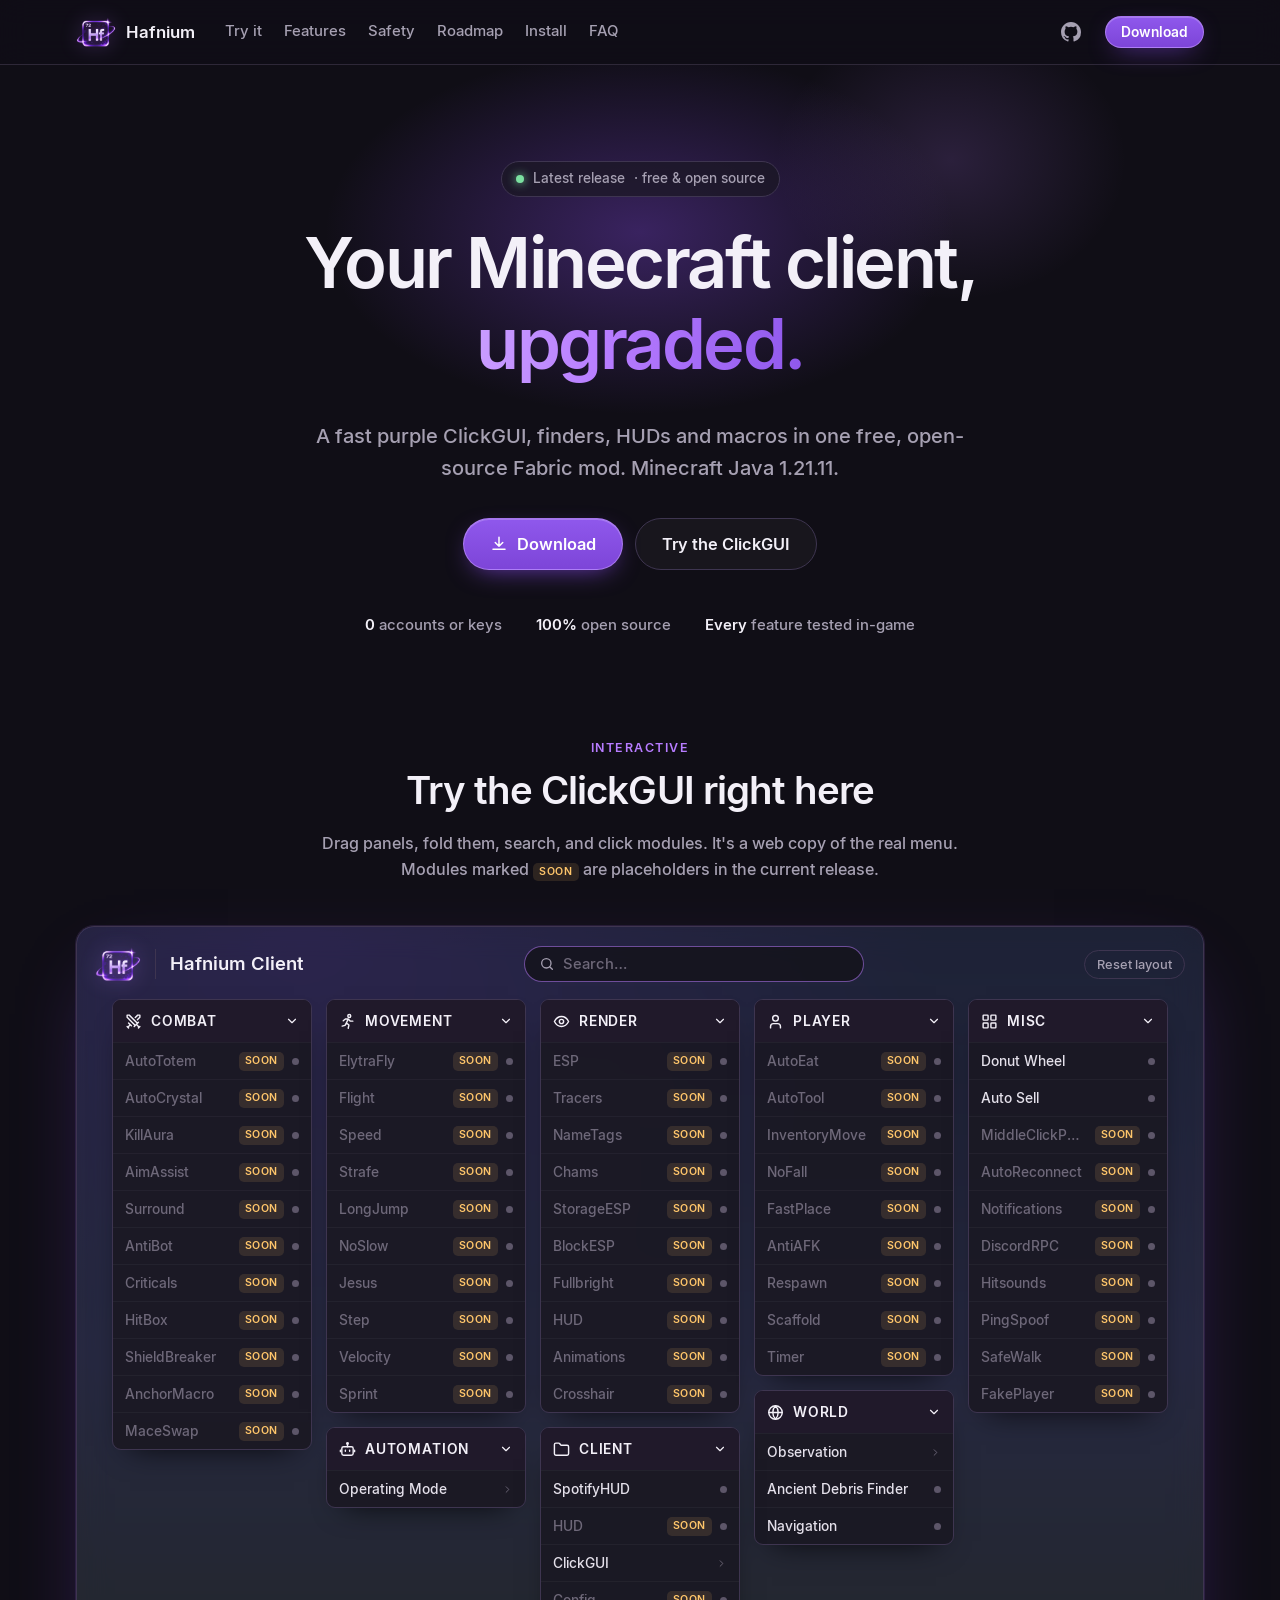
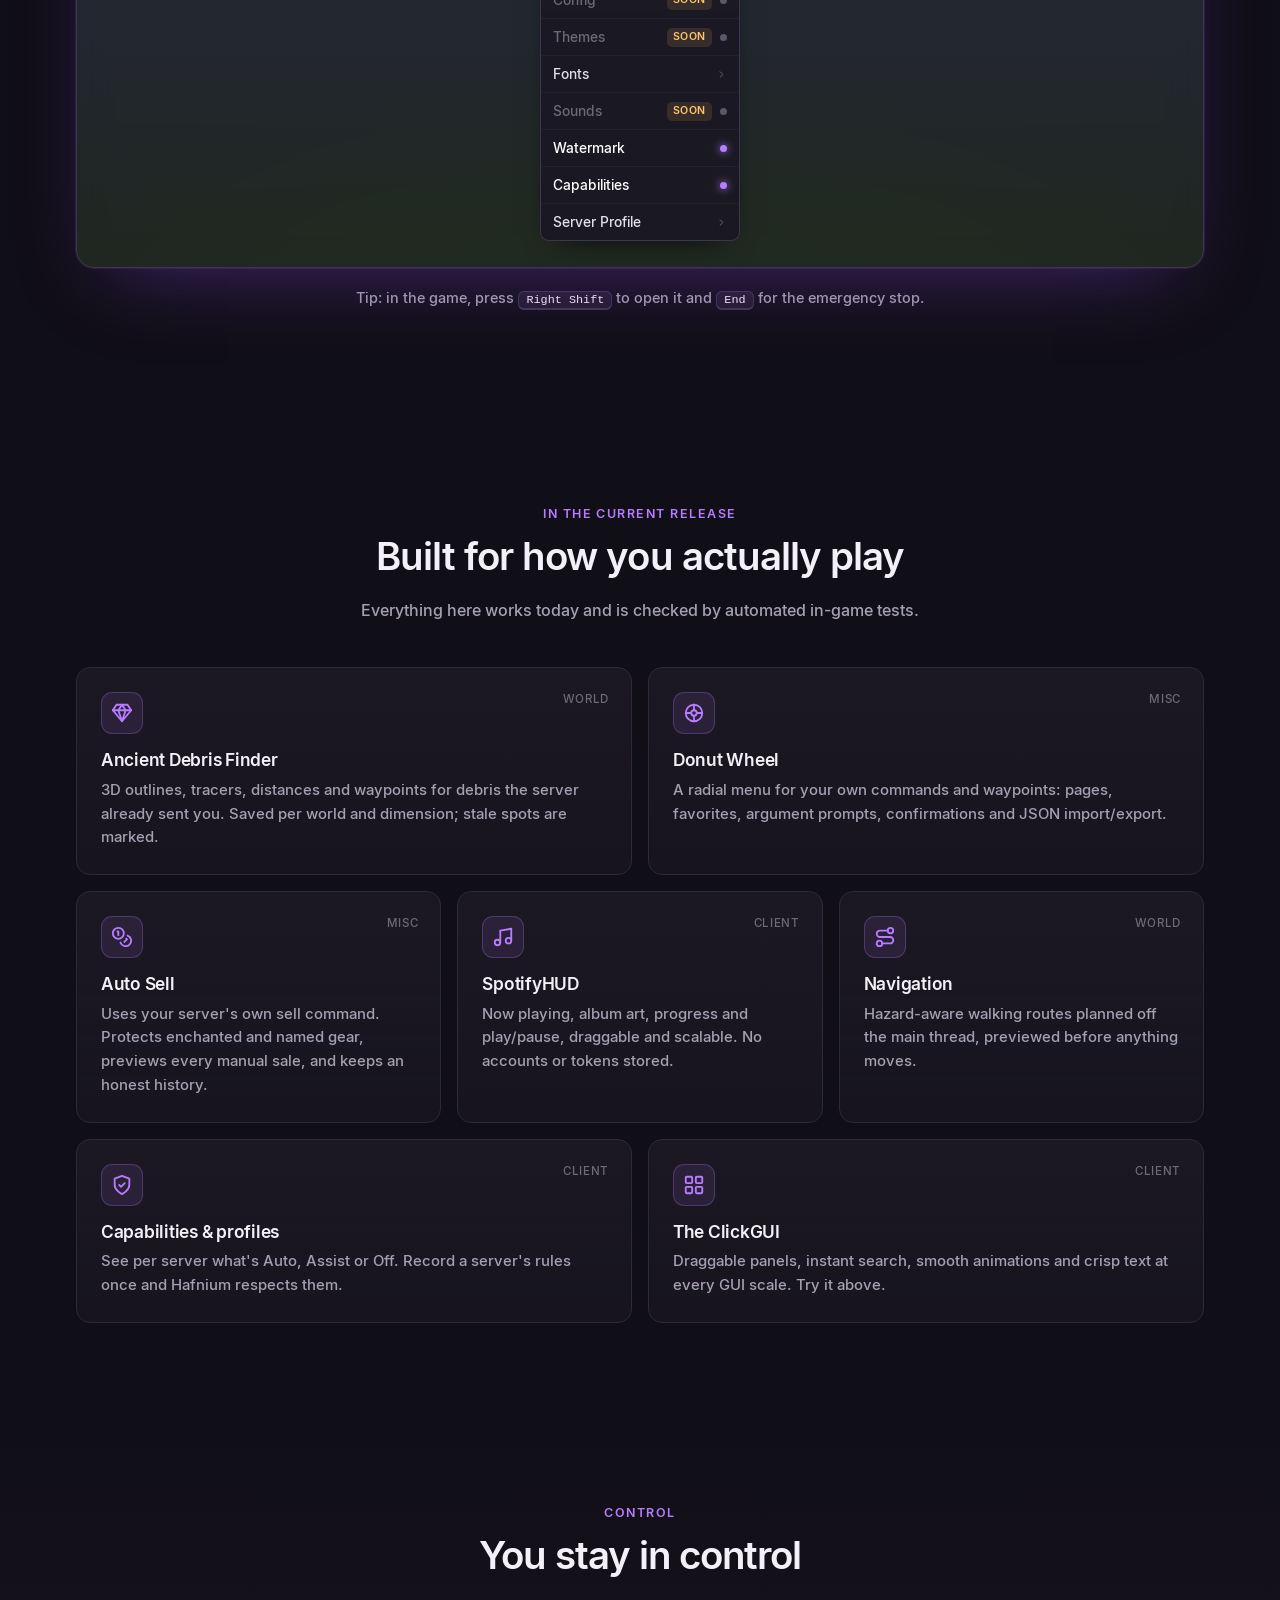
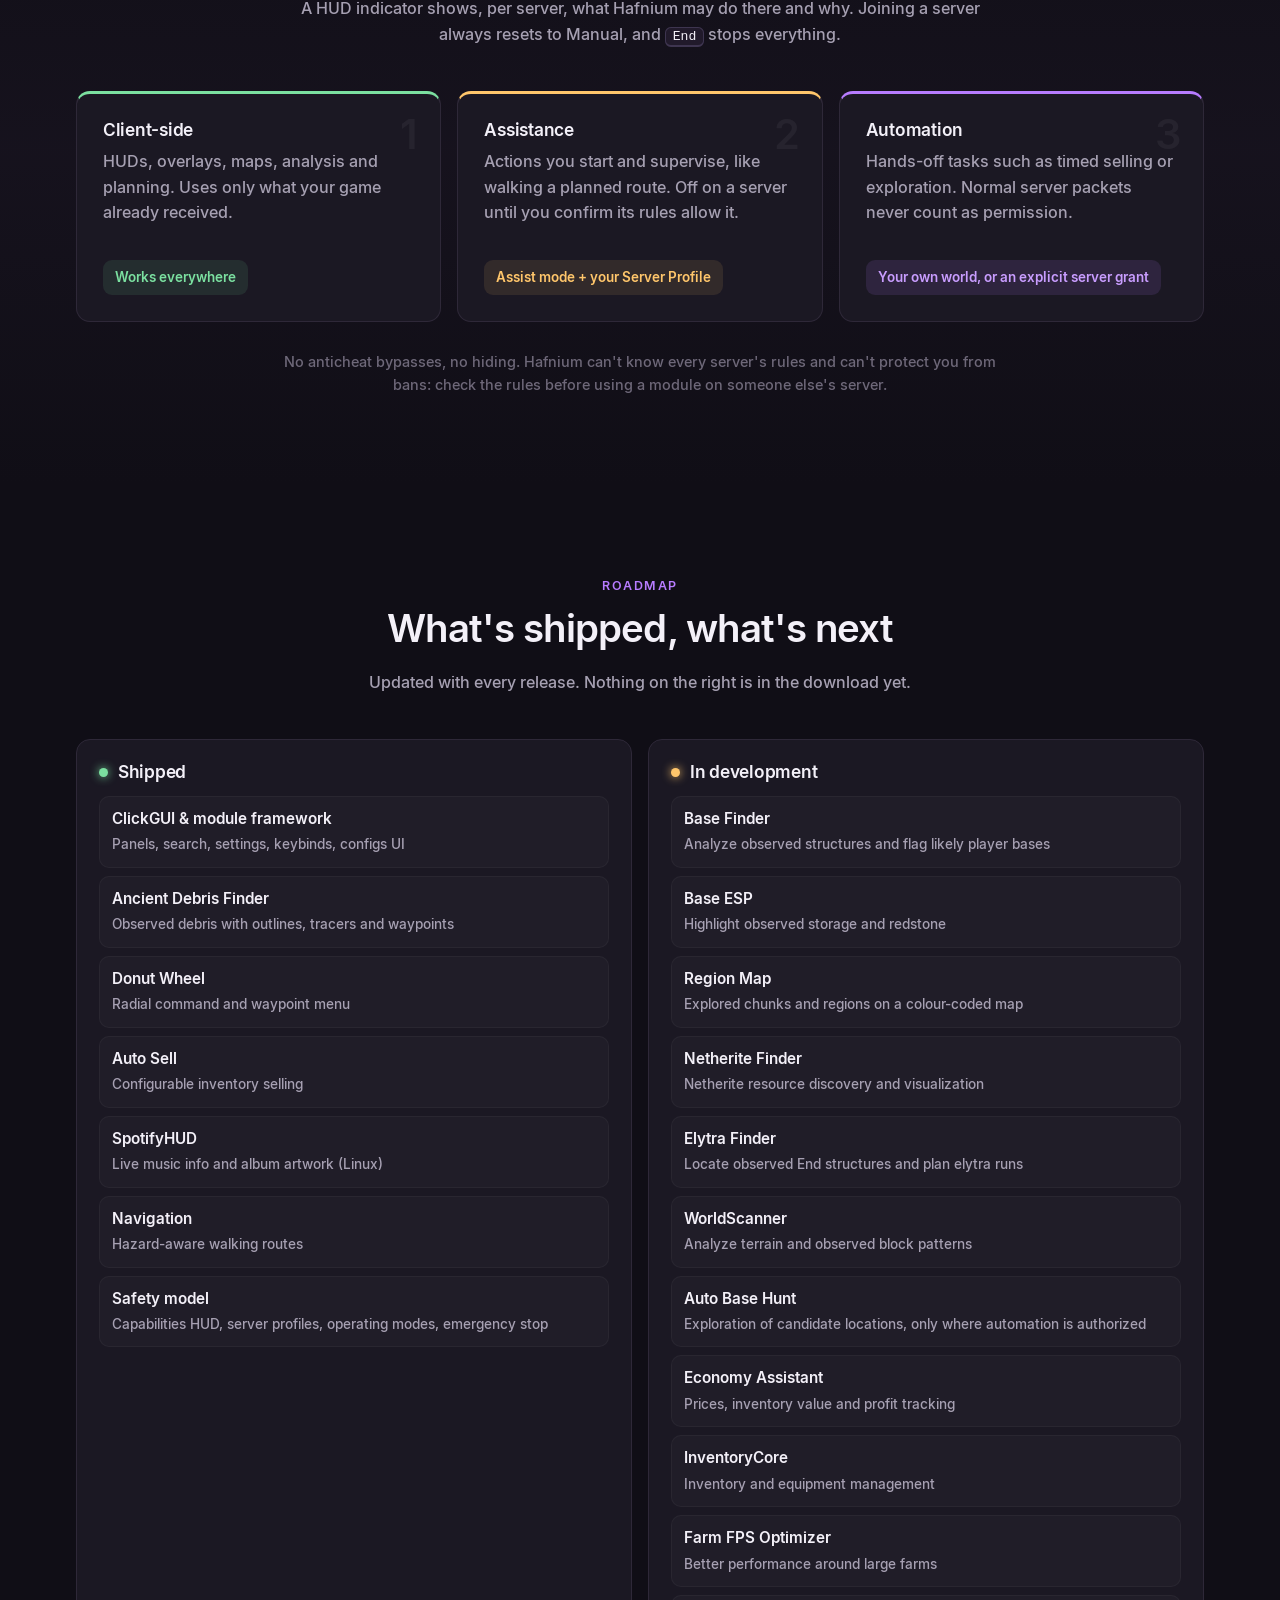
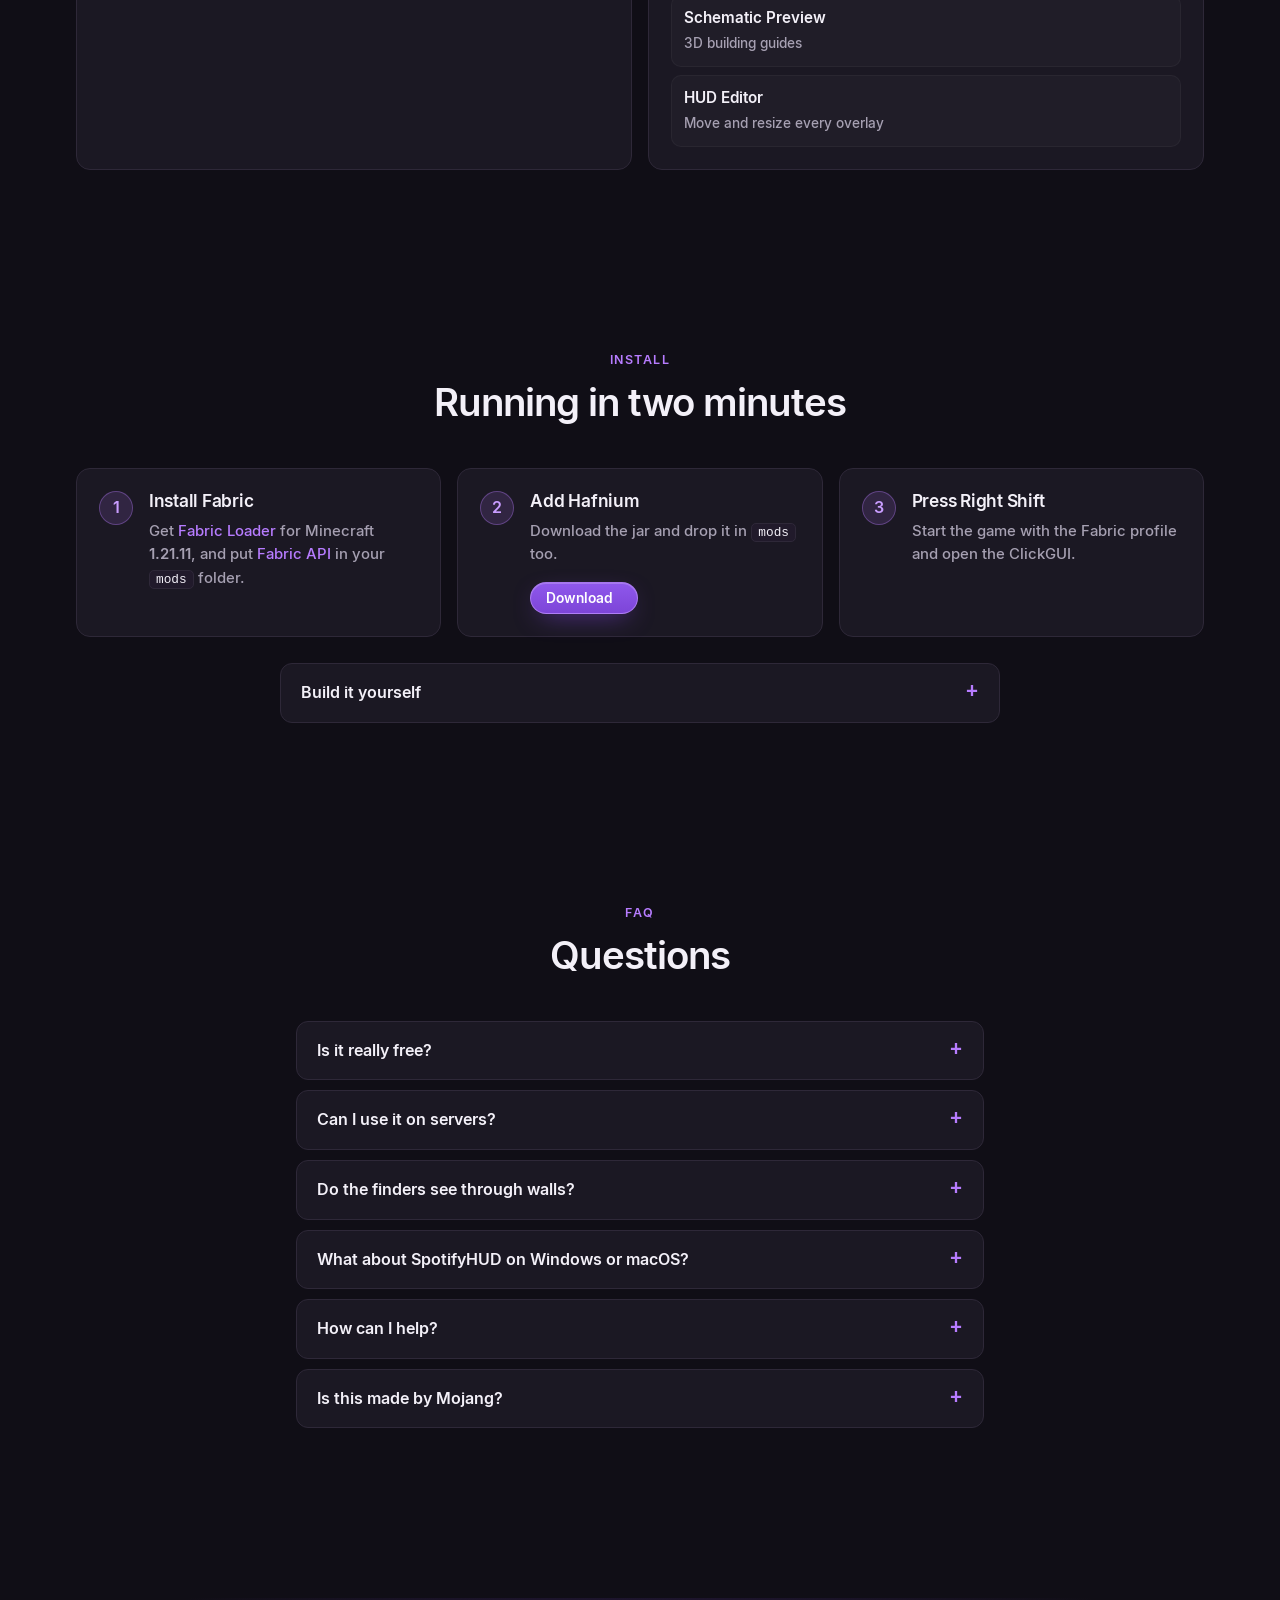
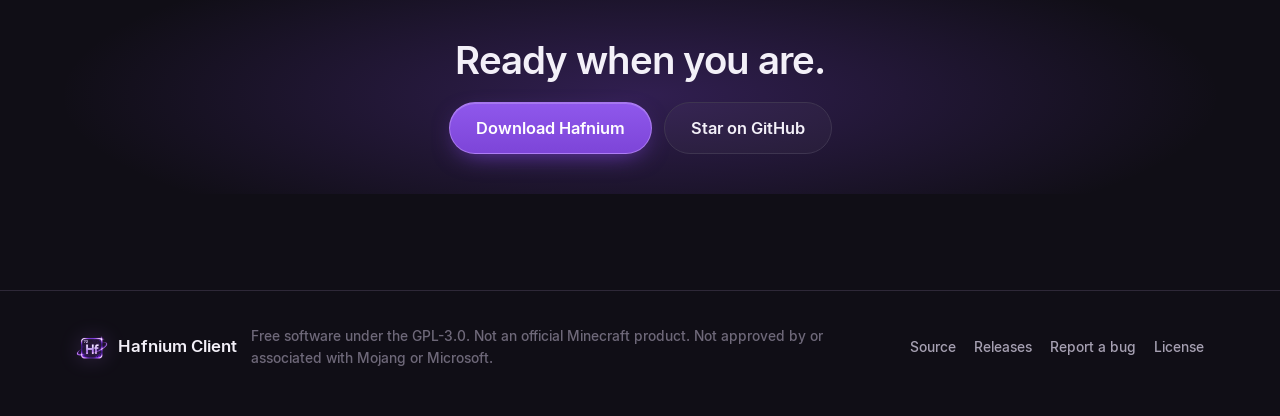
==== commit a3a8f474: "New logo; 1.0.1 The glowing Hf/72 logo replaces the drawn tile in the ClickGUI, the Watermark, the m" ====
--- a/index.html
+++ b/index.html
@@ -8,16 +8,17 @@
   <meta name="theme-color" content="#15131C">
   <meta property="og:title" content="Hafnium Client">
   <meta property="og:description" content="Free, open-source Fabric client for Minecraft Java 1.21.11.">
-  <meta property="og:image" content="https://thebestprogrammeronearth.github.io/hafnium-client/img/clickgui.png">
+  <meta property="og:image" content="https://thebestprogrammeronearth.github.io/hafnium-client/img/og.png">
   <meta property="og:type" content="website">
-  <link rel="icon" href="img/favicon.svg" type="image/svg+xml">
+  <link rel="icon" href="img/favicon.png" type="image/png">
+  <link rel="apple-touch-icon" href="img/logo.png">
   <link rel="stylesheet" href="css/site.css">
   <script src="js/site.js" defer></script>
 </head>
 <body>
 <header class="top" id="top">
   <div class="wrap bar">
-    <a class="brand" href="#top" aria-label="Hafnium home"><span class="tile"><small>72</small>Hf</span><span>Hafnium</span></a>
+    <a class="brand" href="#top" aria-label="Hafnium home"><img class="logo" src="img/logo.png" width="40" height="40" alt=""><span>Hafnium</span></a>
     <nav class="nav" id="nav">
       <a href="#demo">Try it</a>
       <a href="#features">Features</a>
@@ -41,9 +42,9 @@
     <div class="wrap">
       <a class="pill" data-link="release" href="https://github.com/thebestprogrammeronearth/hafnium-client/releases/latest">
         <span class="dot"></span><span data-version>Latest release</span> · free &amp; open source</a>
-      <h1>The Minecraft client that <br><span class="grad">plays by the rules.</span></h1>
-      <p class="lead">A fast purple ClickGUI, world utilities and an automation core that only does what you, and the
-        server, allow. Fabric · Minecraft Java 1.21.11 · GPL-3.0.</p>
+      <h1>Your Minecraft client, <br><span class="grad">upgraded.</span></h1>
+      <p class="lead">A fast purple ClickGUI, finders, HUDs and macros in one free, open-source Fabric mod.
+        Minecraft Java 1.21.11.</p>
       <div class="actions">
         <a class="btn big" data-link="download" href="https://github.com/thebestprogrammeronearth/hafnium-client/releases/latest">
           <svg viewBox="0 0 24 24" aria-hidden="true"><path d="M12 3v12m-5-5 5 5 5-5M4 19h16" fill="none" stroke="currentColor" stroke-width="2" stroke-linecap="round" stroke-linejoin="round"/></svg>
@@ -69,7 +70,7 @@
       </div>
       <div class="screen" id="screen">
         <div class="screen-top">
-          <div class="logo-tile"><small>72</small>Hf</div>
+          <img class="logo-tile" src="img/logo.png" width="46" height="46" alt="Hafnium logo">
           <div class="screen-title">Hafnium Client</div>
           <label class="search"><svg viewBox="0 0 24 24" aria-hidden="true"><circle cx="11" cy="11" r="7" fill="none" stroke="currentColor" stroke-width="2"/><path d="m20 20-4-4" stroke="currentColor" stroke-width="2" stroke-linecap="round"/></svg>
             <input id="demo-search" type="search" placeholder="Search…" autocomplete="off" aria-label="Search modules"></label>
@@ -96,8 +97,8 @@
   <section id="safety" class="safety">
     <div class="wrap">
       <div class="section-head">
-        <span class="eyebrow">Safety model</span>
-        <h2>Three tiers. You always know which one you're in.</h2>
+        <span class="eyebrow">Control</span>
+        <h2>You stay in control</h2>
         <p>A HUD indicator shows, per server, what Hafnium may do there and why. Joining a server always resets to
           Manual, and <kbd>End</kbd> stops everything.</p>
       </div>
@@ -223,7 +224,7 @@
 
 <footer>
   <div class="wrap foot">
-    <div class="brand small"><span class="tile"><small>72</small>Hf</span><span>Hafnium Client</span></div>
+    <div class="brand small"><img class="logo" src="img/logo.png" width="32" height="32" alt=""><span>Hafnium Client</span></div>
     <p>Free software under the GPL-3.0. Not an official Minecraft product. Not approved by or associated with Mojang or Microsoft.</p>
     <nav>
       <a data-link="source" href="https://github.com/thebestprogrammeronearth/hafnium-client">Source</a>
--- a/css/site.css
+++ b/css/site.css
@@ -111,9 +111,7 @@
 .screen::before { content: ""; position: absolute; inset: 0; backdrop-filter: blur(14px) saturate(110%); -webkit-backdrop-filter: blur(14px) saturate(110%); z-index: -1;
   background: rgba(16, 14, 22, .45); }
 .screen-top { display: flex; align-items: center; gap: 14px; margin-bottom: 16px; }
-.logo-tile { position: relative; width: 40px; height: 40px; border: 1.5px solid var(--accent); border-radius: 8px; display: grid; place-items: center;
-  background: rgba(33, 26, 43, .9); font-weight: 600; font-size: 17px; flex: none; }
-.logo-tile small { position: absolute; top: 1px; left: 5px; font-size: 8px; color: var(--text-2); }
+.logo-tile { width: 46px; height: 46px; flex: none; margin: -4px 0; filter: drop-shadow(0 0 10px rgba(183, 124, 255, .45)); }
 .screen-title { font-weight: 600; font-size: 1.15rem; padding-left: 14px; border-left: 1px solid var(--border-2); white-space: nowrap; }
 .search { margin: 0 auto; display: flex; align-items: center; gap: 8px; width: min(340px, 40%); padding: 8px 14px; border-radius: 999px;
   border: 1px solid rgba(183, 124, 255, .55); background: rgba(21, 19, 28, .85); color: var(--text-2); }
@@ -219,7 +217,8 @@
 .foot p { margin: 0; color: var(--muted); }
 .foot nav { display: flex; gap: 18px; flex-wrap: wrap; }
 .foot nav a { color: var(--text-2); }
-.brand.small .tile { width: 28px; height: 28px; font-size: 12px; }
+.logo { display: block; width: 40px; height: 40px; margin: -4px 0; filter: drop-shadow(0 0 10px rgba(183, 124, 255, .45)); }
+.brand.small .logo { width: 32px; height: 32px; }
 
 /* ---------- motion */
 .reveal { opacity: 0; transform: translateY(16px); transition: opacity .6s ease, transform .6s ease; }
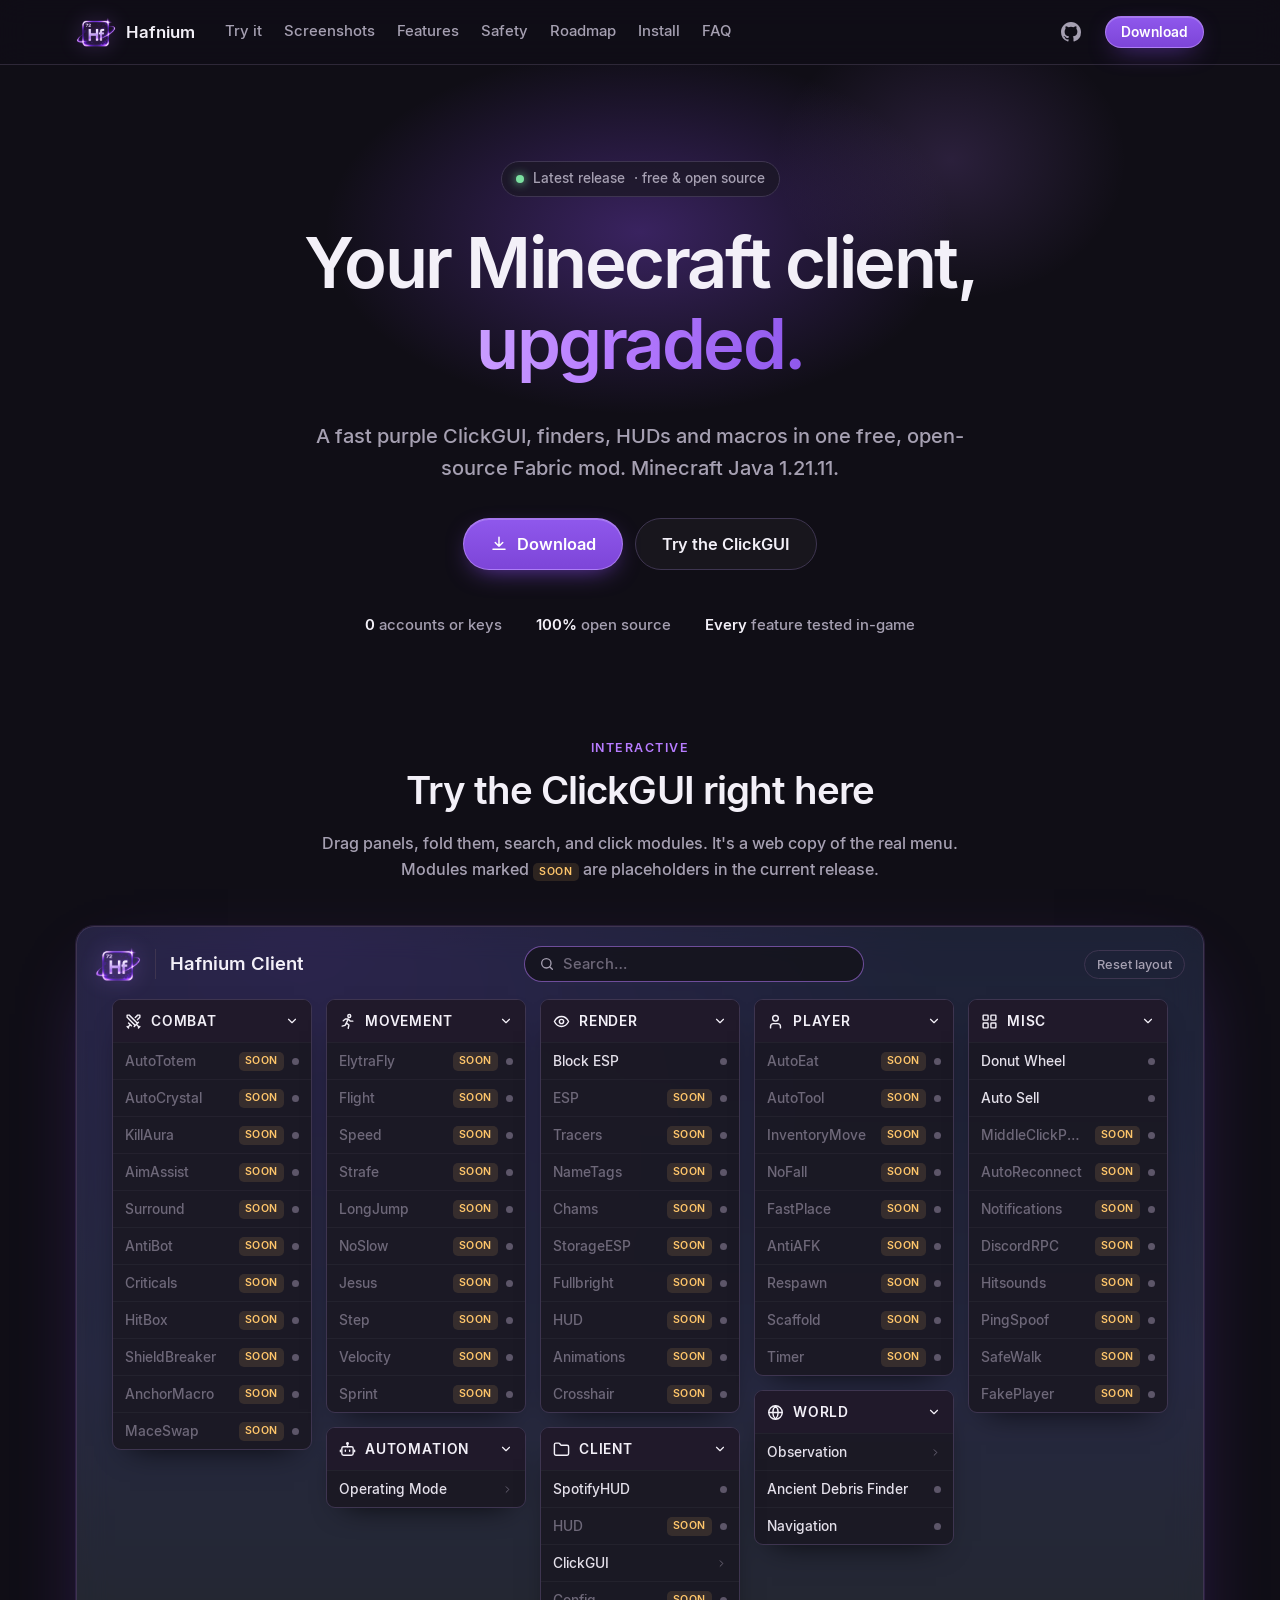
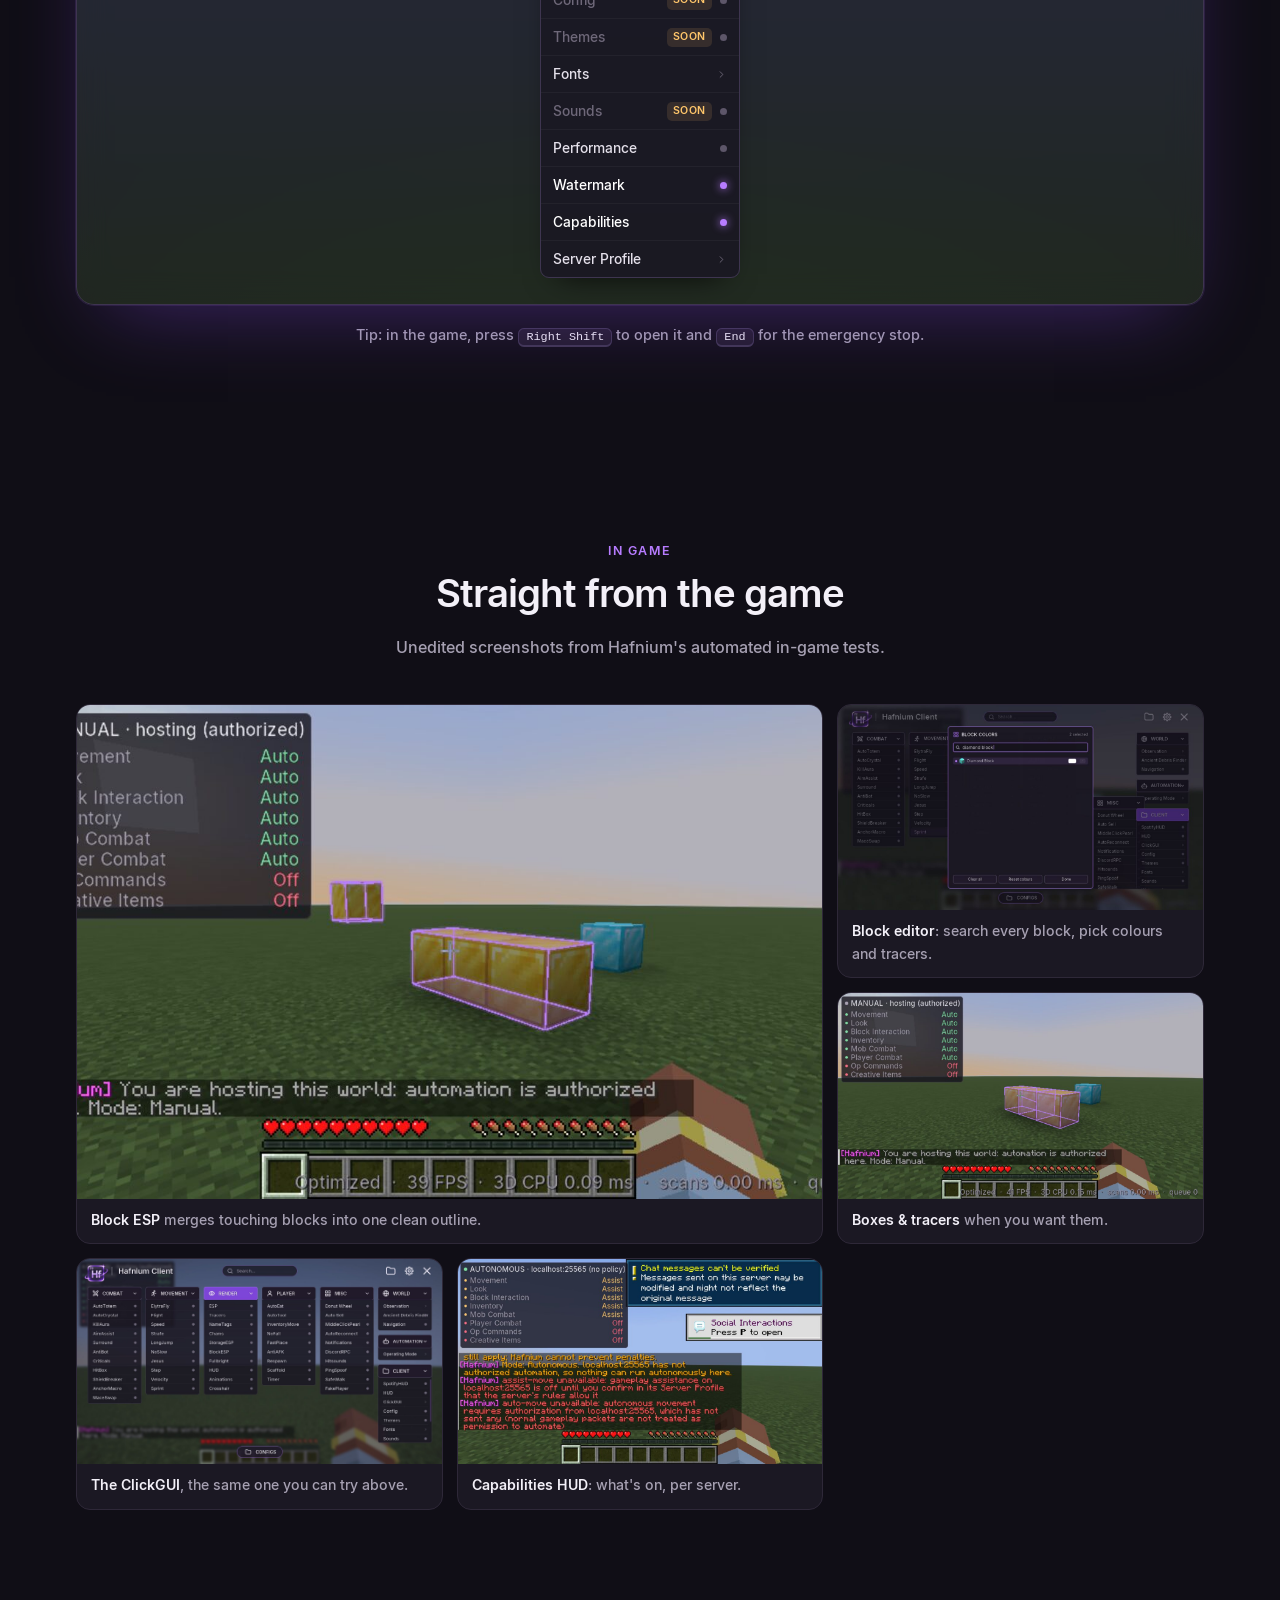
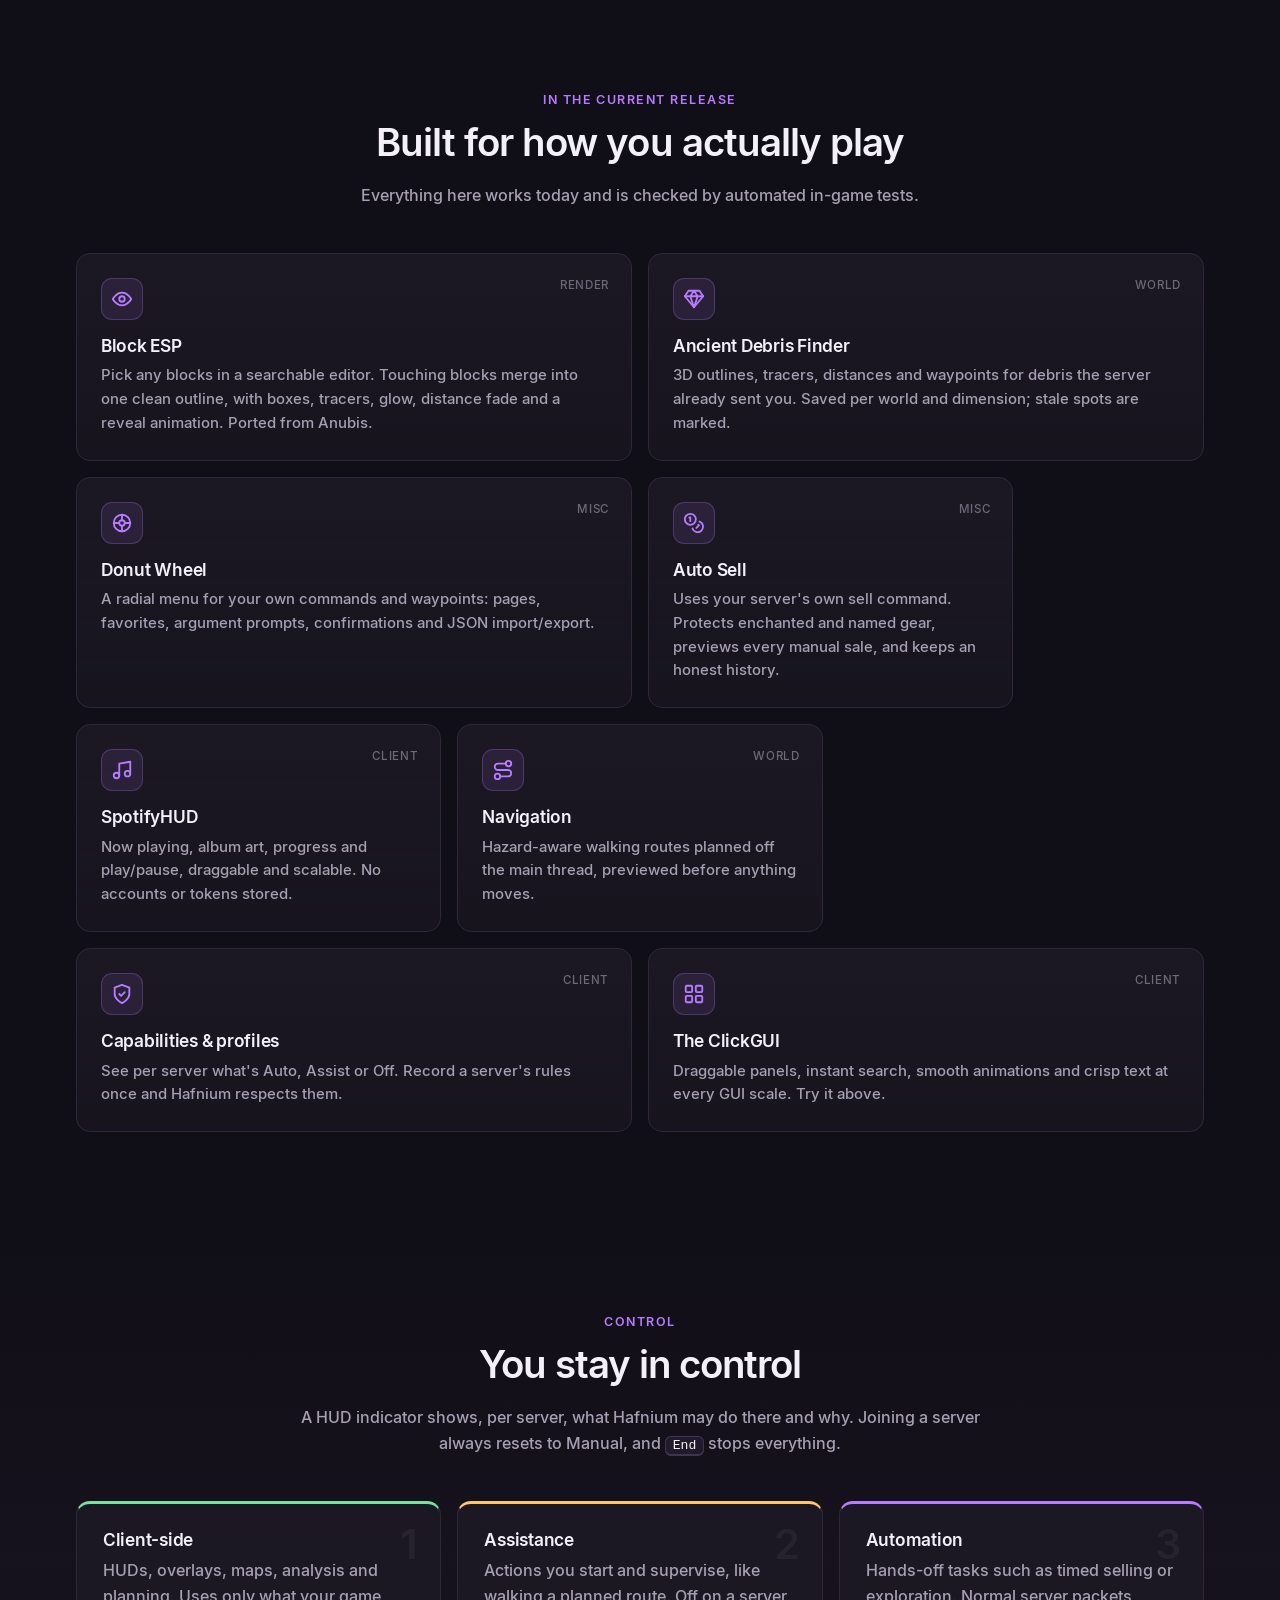
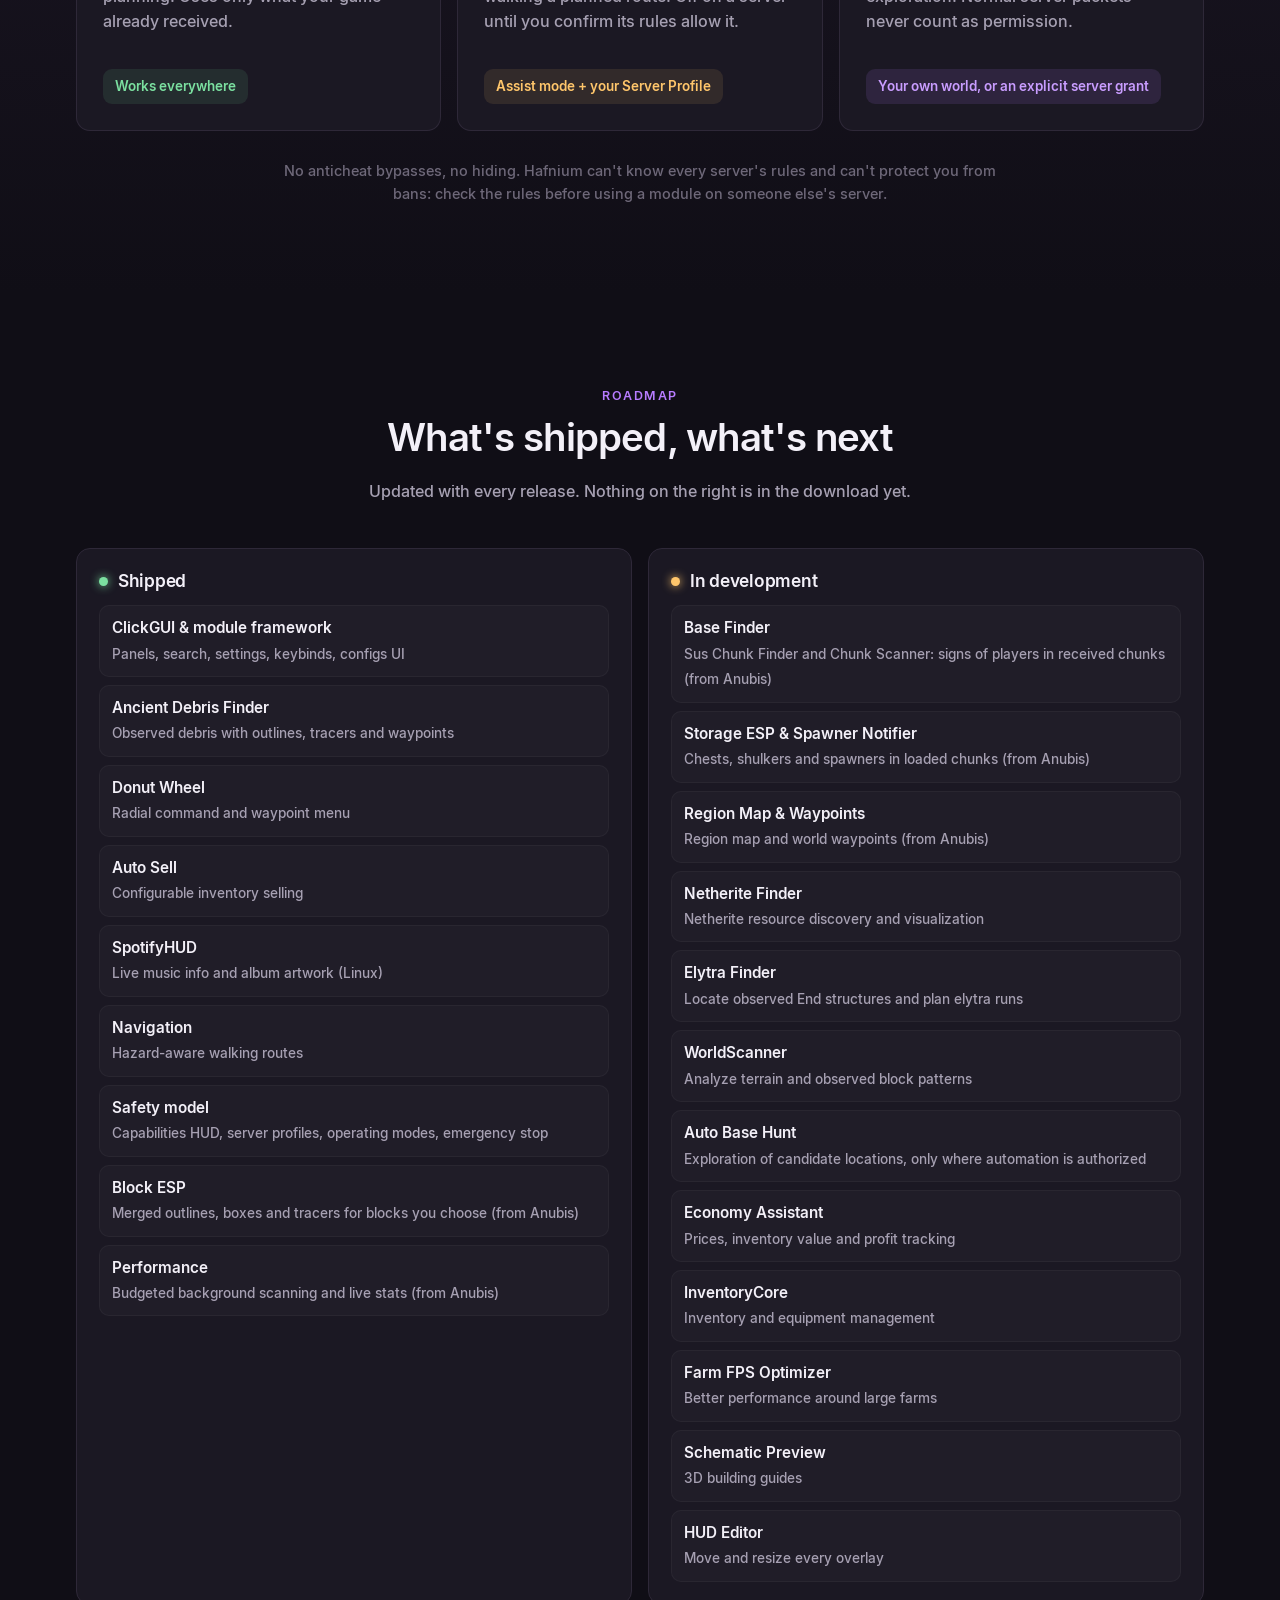
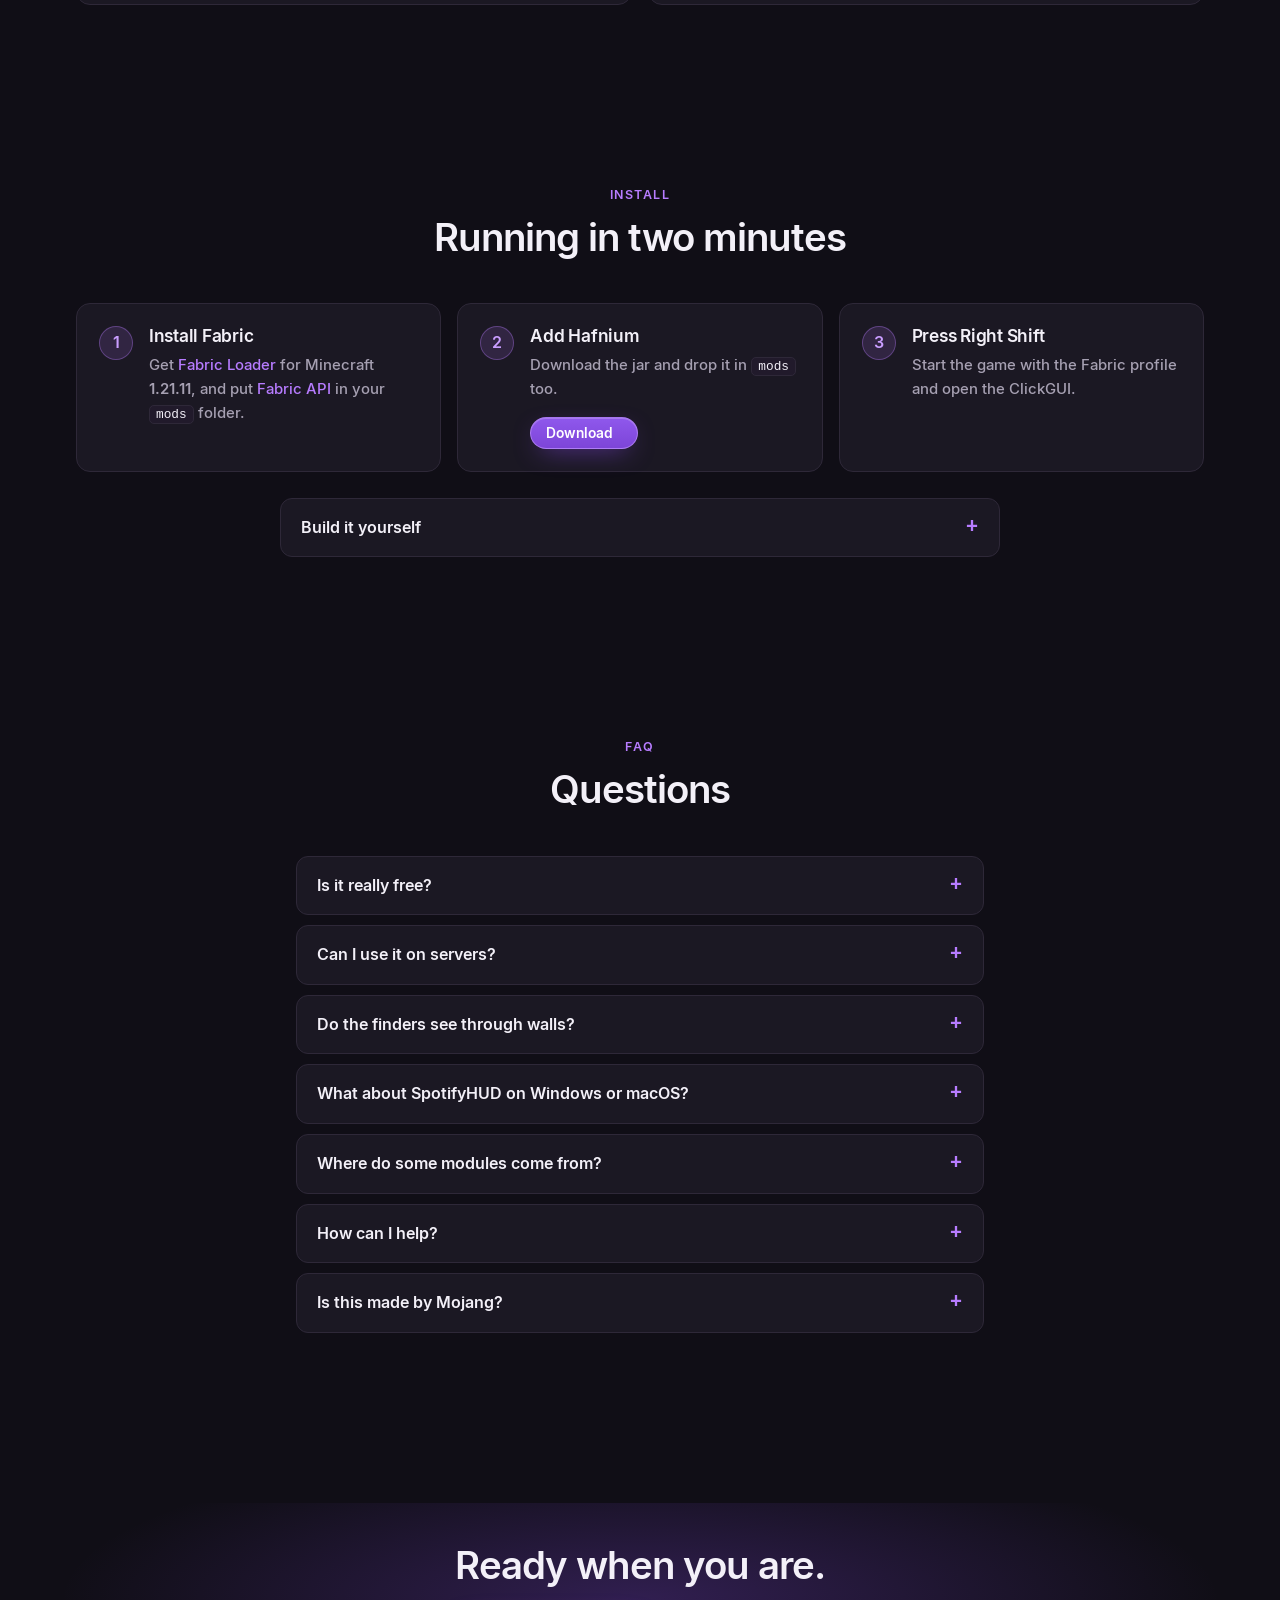
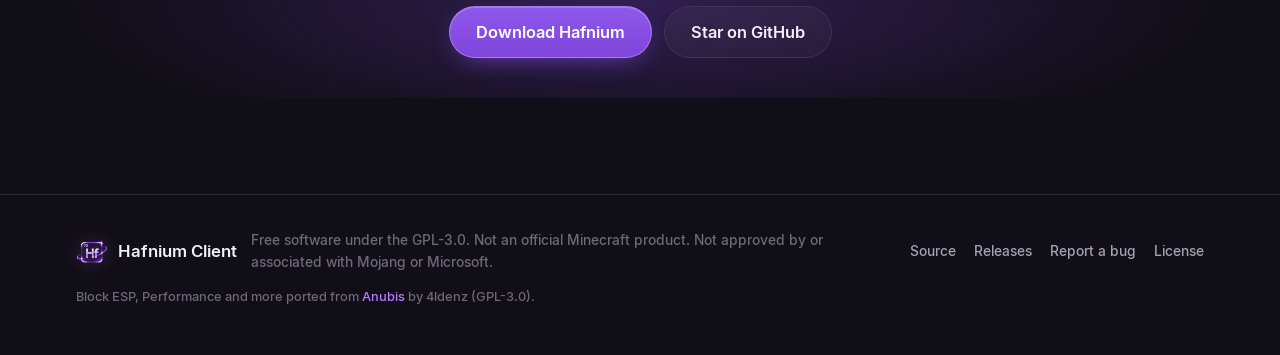
==== commit ab45dd72: "Website: in-game screenshot gallery, Block ESP and Performance, Anubis credit Gallery of unedited sc" ====
--- a/index.html
+++ b/index.html
@@ -8,7 +8,7 @@
   <meta name="theme-color" content="#15131C">
   <meta property="og:title" content="Hafnium Client">
   <meta property="og:description" content="Free, open-source Fabric client for Minecraft Java 1.21.11.">
-  <meta property="og:image" content="https://thebestprogrammeronearth.github.io/hafnium-client/img/og.png">
+  <meta property="og:image" content="https://thebestprogrammeronearth.github.io/hafnium-client/img/og.jpg">
   <meta property="og:type" content="website">
   <link rel="icon" href="img/favicon.png" type="image/png">
   <link rel="apple-touch-icon" href="img/logo.png">
@@ -21,6 +21,7 @@
     <a class="brand" href="#top" aria-label="Hafnium home"><img class="logo" src="img/logo.png" width="40" height="40" alt=""><span>Hafnium</span></a>
     <nav class="nav" id="nav">
       <a href="#demo">Try it</a>
+      <a href="#gallery">Screenshots</a>
       <a href="#features">Features</a>
       <a href="#safety">Safety</a>
       <a href="#roadmap">Roadmap</a>
@@ -80,6 +81,23 @@
         <div class="toast" id="toast" role="status" aria-live="polite"></div>
       </div>
       <p class="hint">Tip: in the game, press <kbd>Right Shift</kbd> to open it and <kbd>End</kbd> for the emergency stop.</p>
+    </div>
+  </section>
+
+  <section id="gallery">
+    <div class="wrap">
+      <div class="section-head">
+        <span class="eyebrow">In game</span>
+        <h2>Straight from the game</h2>
+        <p>Unedited screenshots from Hafnium's automated in-game tests.</p>
+      </div>
+      <div class="gallery">
+        <figure class="shot-card big"><img src="img/esp-outline.jpg" loading="lazy" alt="Block ESP: three touching gold blocks merged into one purple outline"><figcaption><strong>Block ESP</strong> merges touching blocks into one clean outline.</figcaption></figure>
+        <figure class="shot-card"><img src="img/block-editor.jpg" loading="lazy" alt="The block editor over the ClickGUI, searching for diamond block"><figcaption><strong>Block editor</strong>: search every block, pick colours and tracers.</figcaption></figure>
+        <figure class="shot-card"><img src="img/esp-boxes.jpg" loading="lazy" alt="Block ESP in box mode with a tracer"><figcaption><strong>Boxes &amp; tracers</strong> when you want them.</figcaption></figure>
+        <figure class="shot-card"><img src="img/clickgui.jpg" loading="lazy" alt="The Hafnium ClickGUI with category panels"><figcaption><strong>The ClickGUI</strong>, the same one you can try above.</figcaption></figure>
+        <figure class="shot-card"><img src="img/capabilities.jpg" loading="lazy" alt="Capabilities HUD on a multiplayer server"><figcaption><strong>Capabilities HUD</strong>: what's on, per server.</figcaption></figure>
+      </div>
     </div>
   </section>
 
@@ -200,6 +218,12 @@
         <p>Not yet: it reads Spotify's Linux desktop media session (MPRIS). Other systems show "no backend".</p>
       </details>
       <details>
+        <summary>Where do some modules come from?</summary>
+        <p>Block ESP and Performance (and more on the way) are ported from <a href="https://github.com/4ldenz/Anubis-client">Anubis</a>
+          by 4ldenz, another GPL-3.0 client, onto Hafnium's own ClickGUI and module system. Anubis features that bypass
+          server protections such as anti-xray are not included.</p>
+      </details>
+      <details>
         <summary>How can I help?</summary>
         <p>Report bugs and send pull requests on <a data-link="source" href="https://github.com/thebestprogrammeronearth/hafnium-client">GitHub</a>.
           Please run the tests first.</p>
@@ -232,7 +256,9 @@
       <a data-link="issues" href="https://github.com/thebestprogrammeronearth/hafnium-client/issues">Report a bug</a>
       <a data-link="license" href="https://github.com/thebestprogrammeronearth/hafnium-client/blob/main/LICENSE">License</a>
     </nav>
+    <p class="credit">Block ESP, Performance and more ported from <a href="https://github.com/4ldenz/Anubis-client">Anubis</a> by 4ldenz (GPL-3.0).</p>
   </div>
 </footer>
+<div class="lightbox" id="lightbox" hidden><img alt=""><button type="button" aria-label="Close">×</button></div>
 </body>
 </html>
--- a/css/site.css
+++ b/css/site.css
@@ -152,6 +152,25 @@
 .toast.show { opacity: 1; transform: translate(-50%, 0); }
 .hint { text-align: center; font-size: .9rem; margin-top: 18px; }
 
+/* ---------- gallery */
+.gallery { display: grid; gap: 14px; grid-template-columns: repeat(3, 1fr); }
+.shot-card { margin: 0; border-radius: 14px; overflow: hidden; border: 1px solid var(--border); background: var(--panel); cursor: zoom-in;
+  transition: transform .2s, border-color .2s; }
+.shot-card:hover { transform: translateY(-2px); border-color: var(--border-2); }
+.shot-card { display: flex; flex-direction: column; }
+.shot-card.big { grid-column: span 2; grid-row: span 2; }
+.shot-card.big img { flex: 1; min-height: 0; aspect-ratio: auto; }
+.shot-card img { display: block; width: 100%; height: auto; aspect-ratio: 16 / 9; object-fit: cover; }
+.shot-card figcaption { padding: 10px 14px 12px; font-size: .88rem; color: var(--text-2); }
+.shot-card figcaption strong { color: var(--text); }
+.lightbox { position: fixed; inset: 0; z-index: 100; background: rgba(8, 7, 12, .92); display: grid; place-items: center; padding: 16px; }
+.lightbox[hidden] { display: none; }
+.lightbox img { max-width: 100%; max-height: 90vh; border-radius: 10px; box-shadow: var(--shadow); }
+.lightbox button { position: absolute; top: 12px; right: 16px; background: none; border: 0; color: var(--text); font-size: 2.2rem; cursor: pointer; }
+.credit { grid-column: 1 / -1; font-size: .8rem; }
+@media (max-width: 860px) { .gallery { grid-template-columns: 1fr 1fr; } .shot-card.big { grid-column: span 2; grid-row: auto; } }
+@media (max-width: 560px) { .gallery { grid-template-columns: 1fr; } .shot-card.big { grid-column: auto; } }
+
 /* ---------- features */
 .bento { display: grid; gap: 16px; grid-template-columns: repeat(6, 1fr); }
 .feat { grid-column: span 2; background: linear-gradient(180deg, var(--panel), rgba(27, 24, 35, .6)); border: 1px solid var(--border); border-radius: var(--radius);
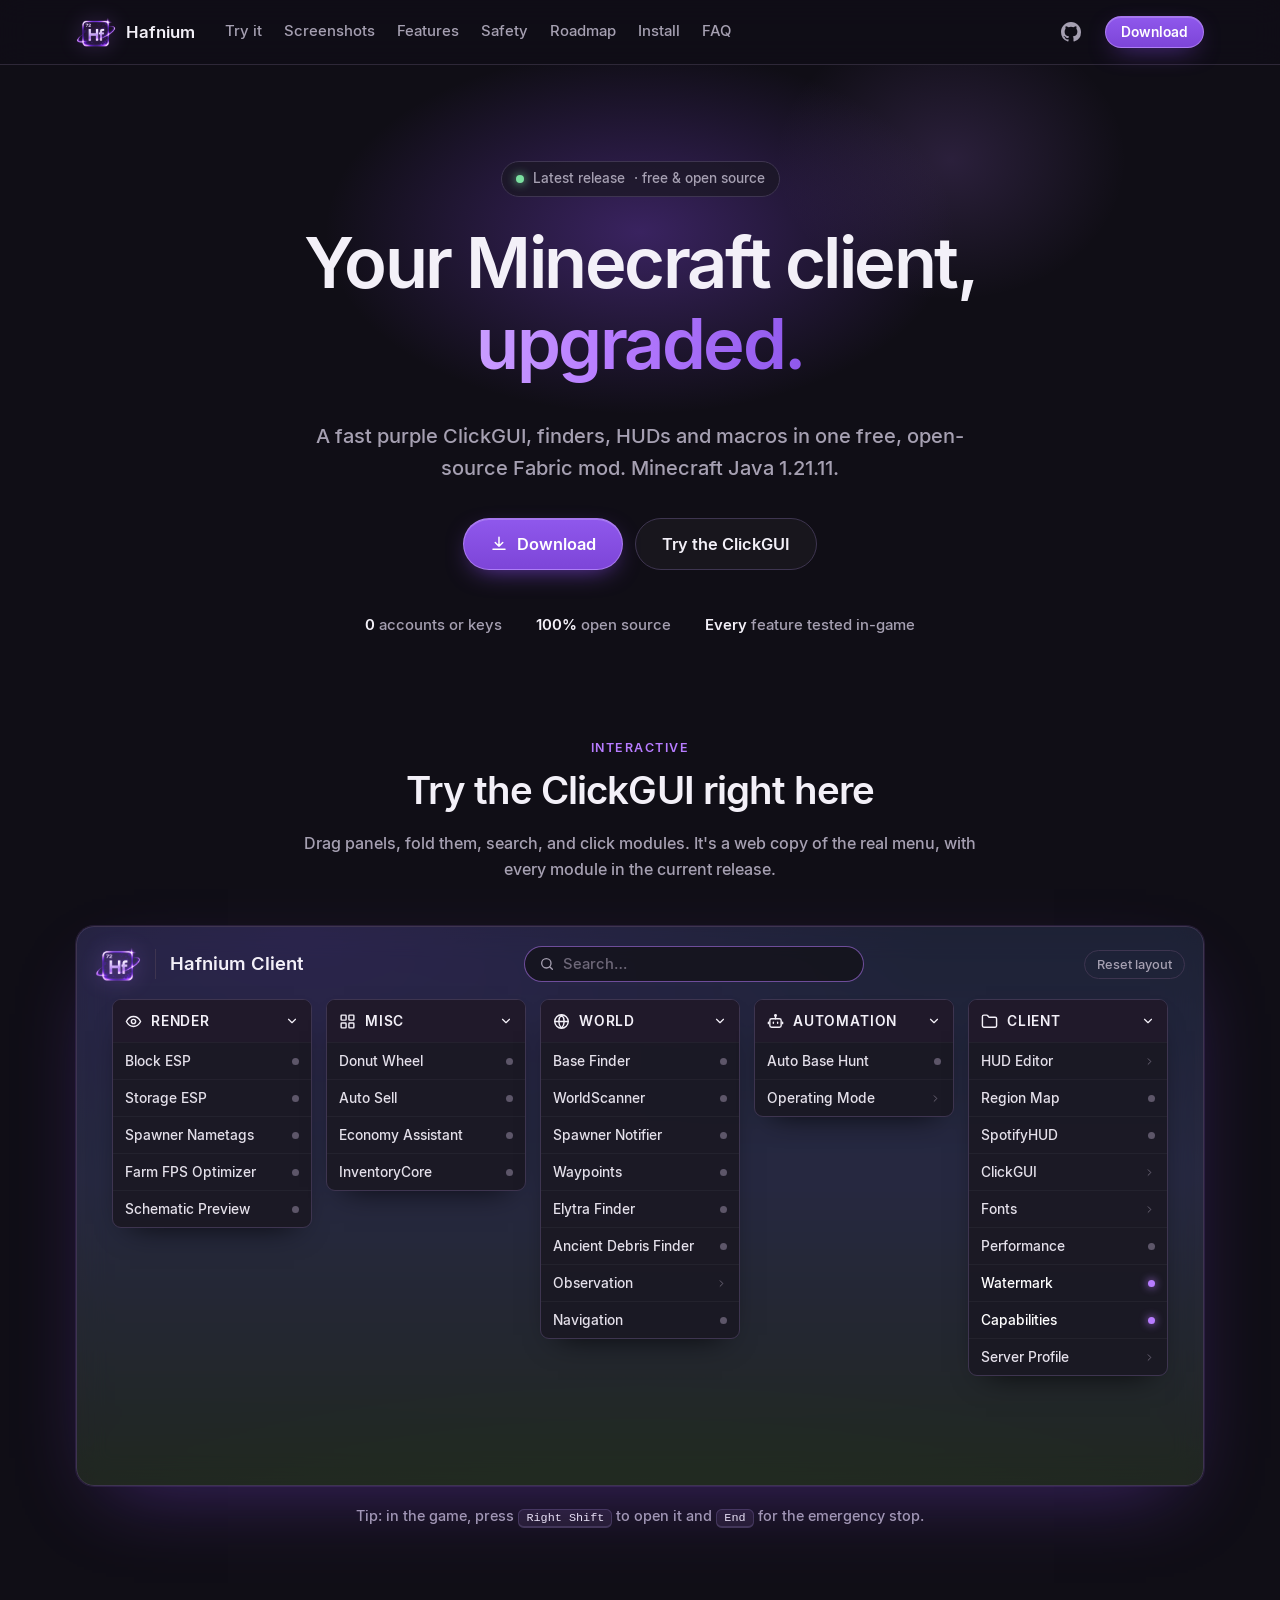
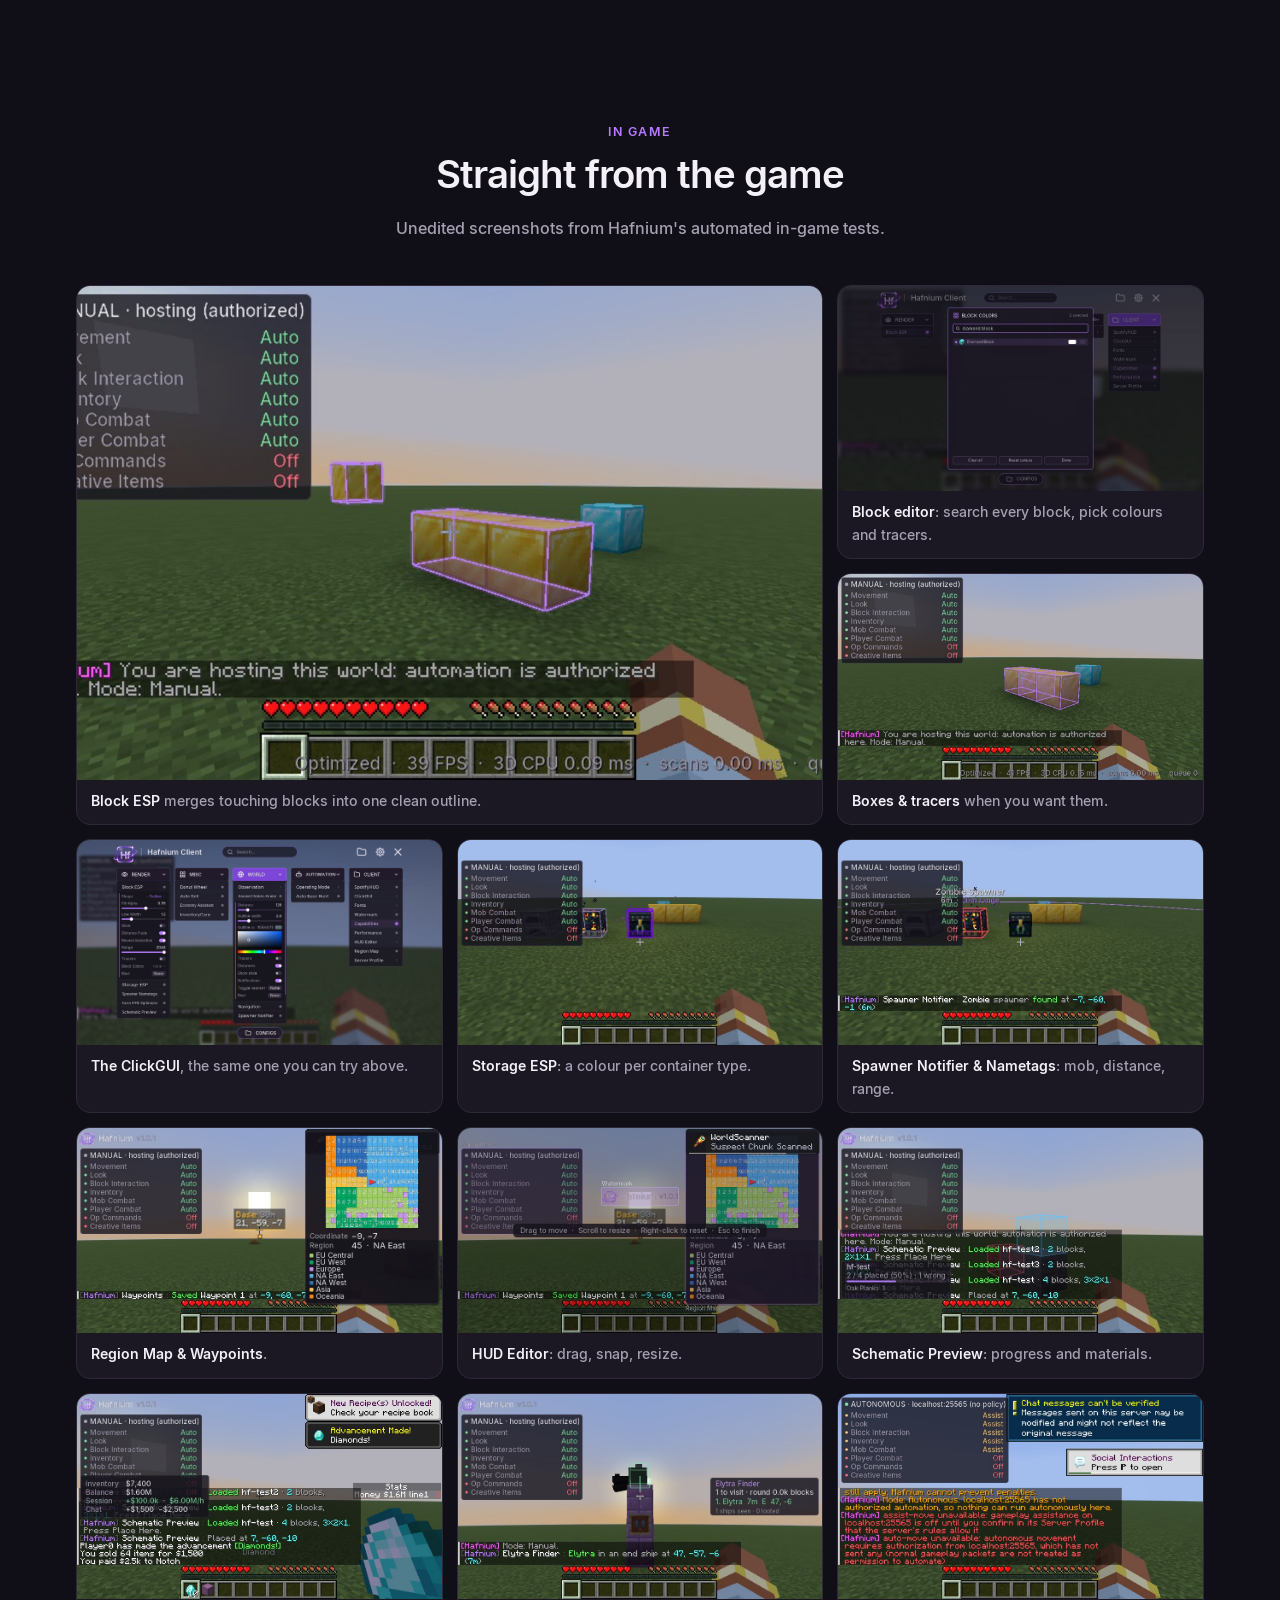
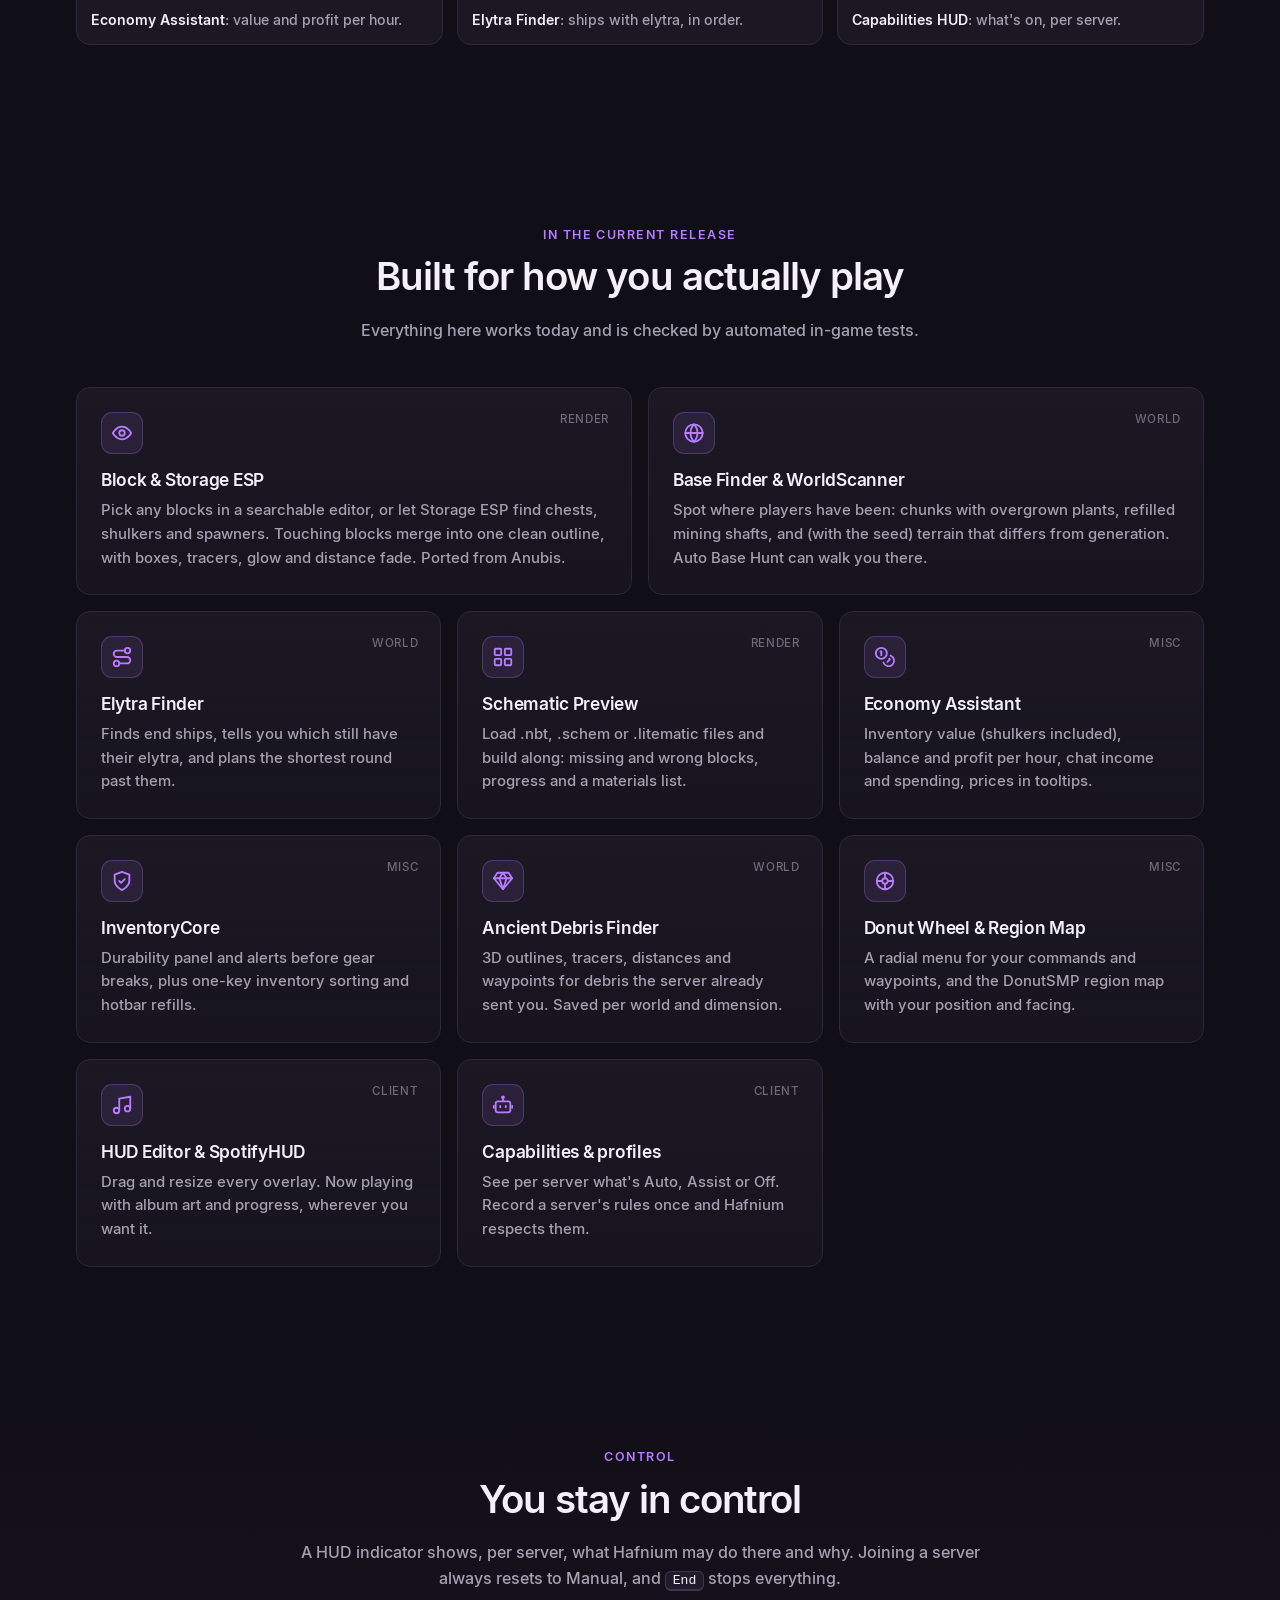
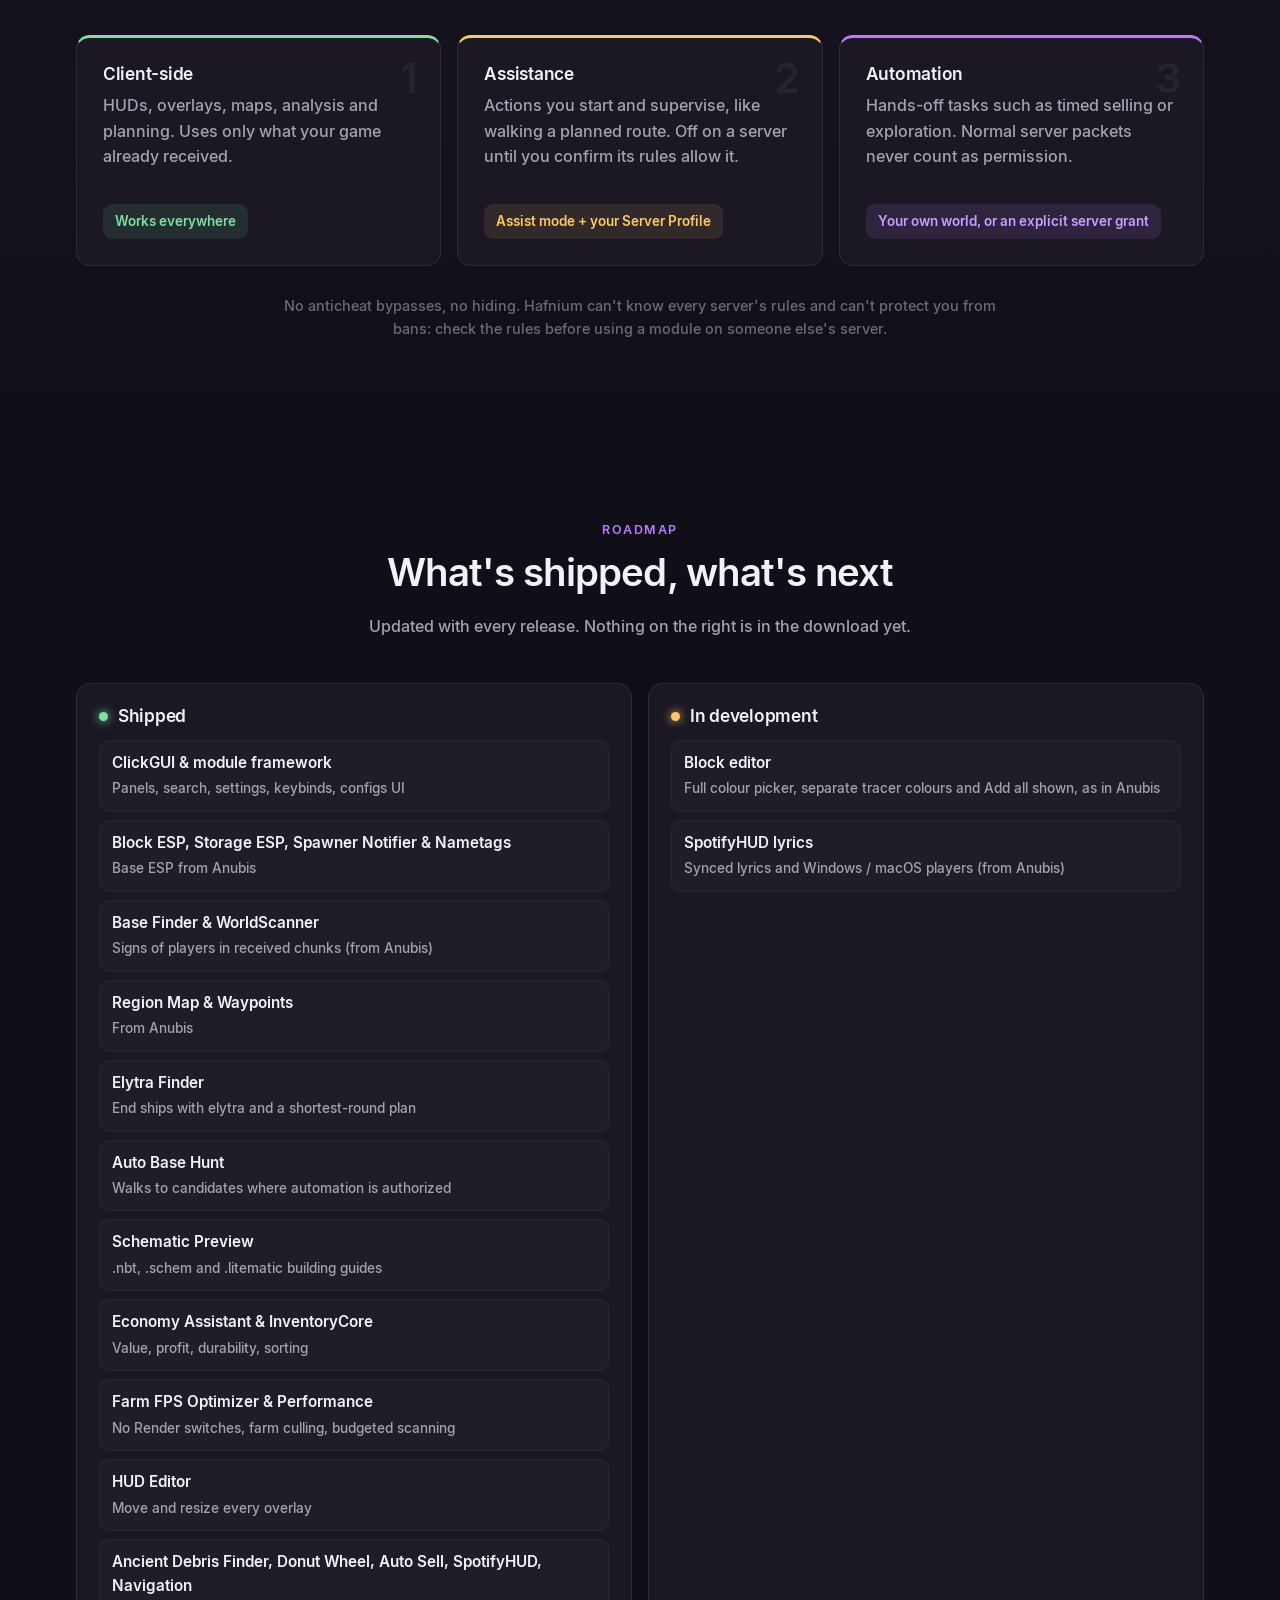
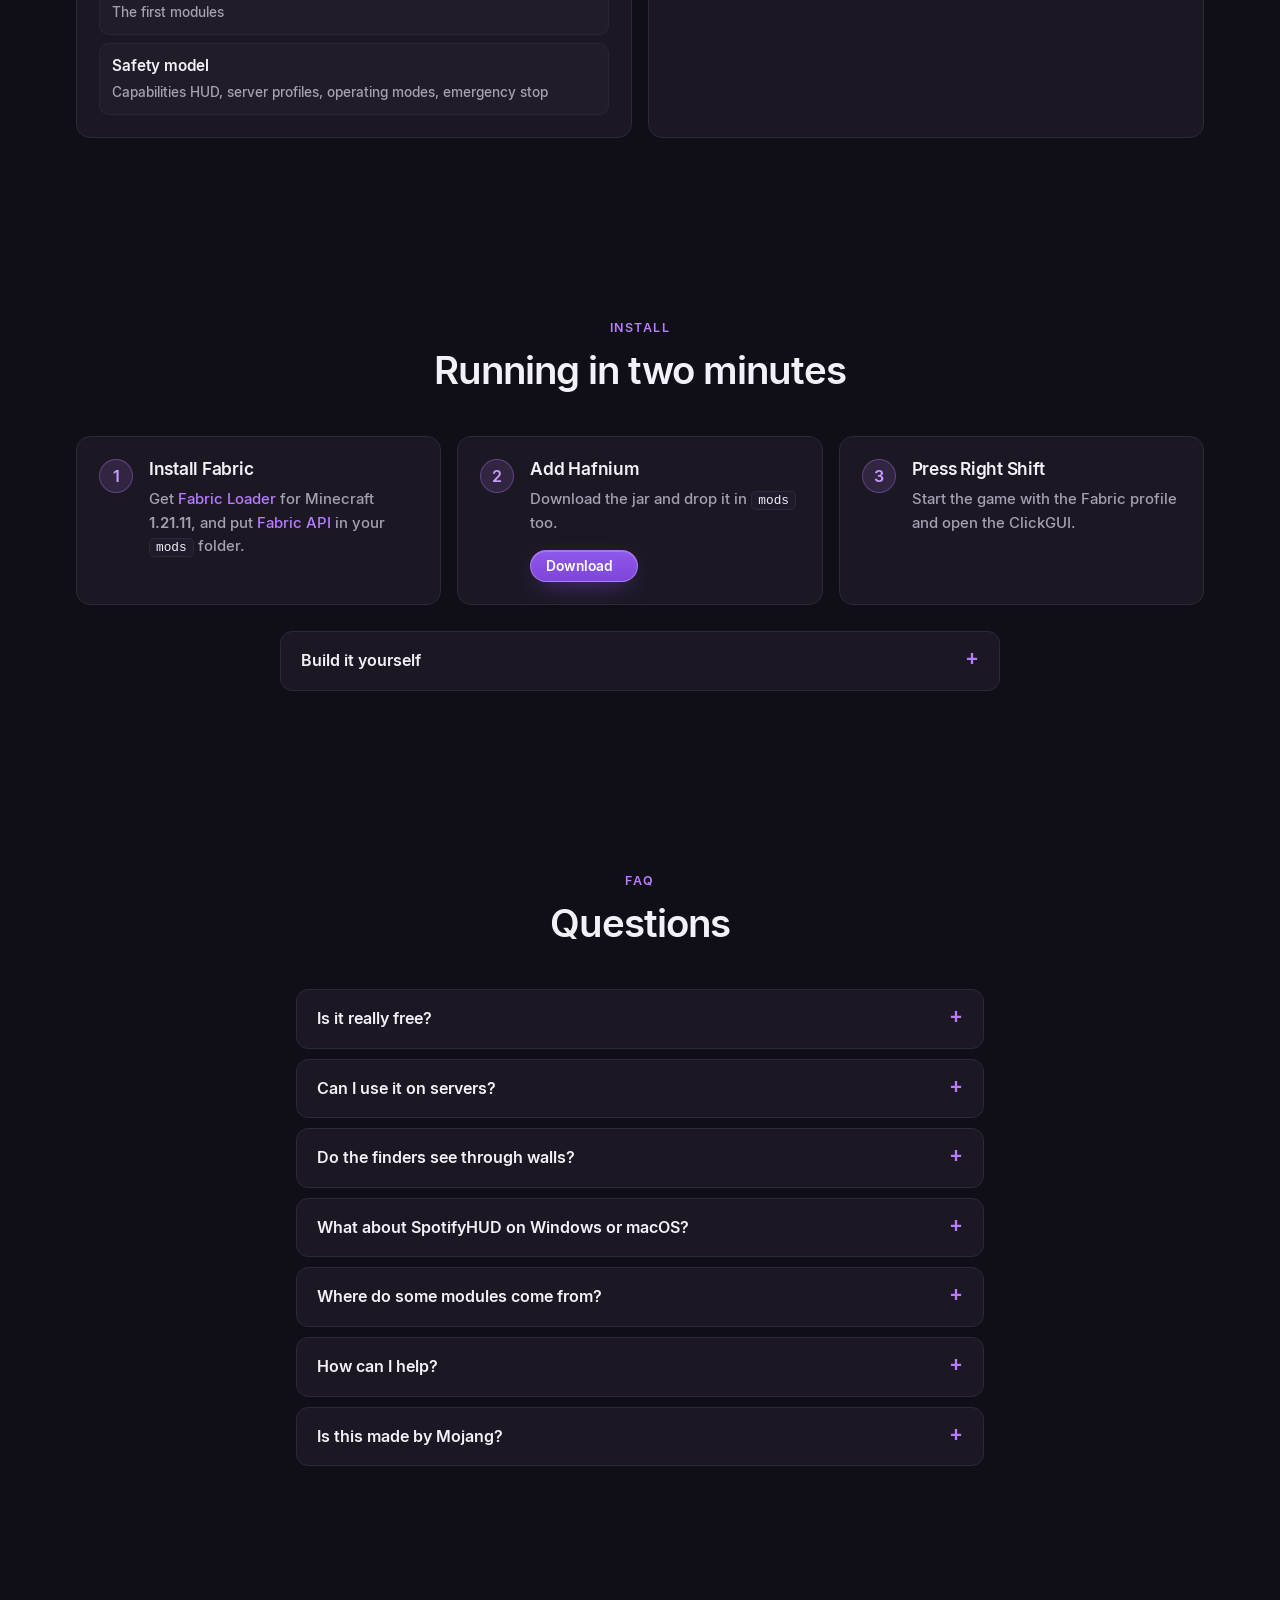
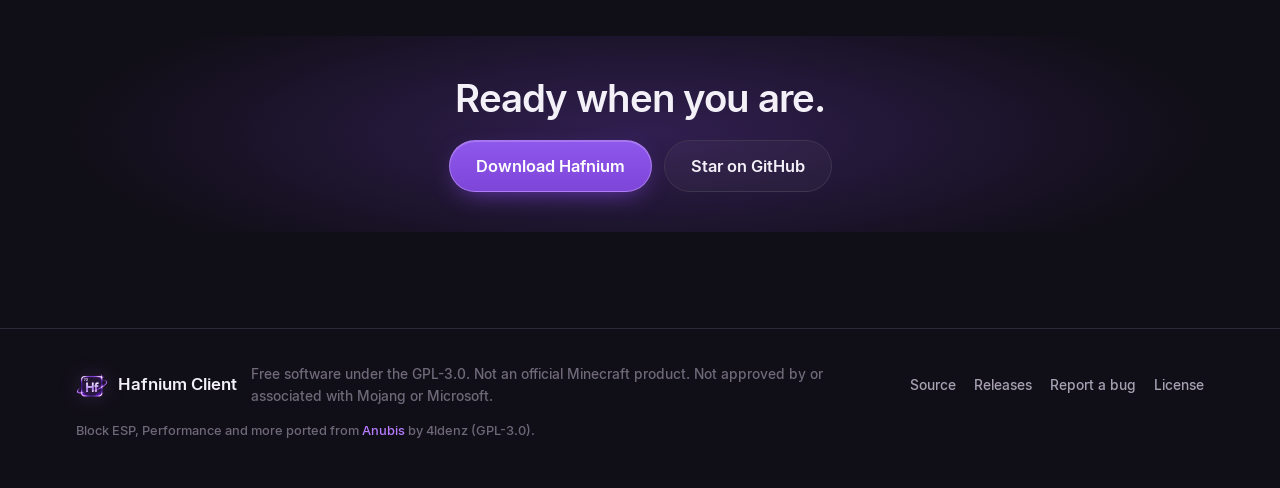
==== commit ff7086bc: "Every planned module; generic placeholders removed Removed the ~50 generic placeholder modules (Jesu" ====
--- a/index.html
+++ b/index.html
@@ -66,8 +66,8 @@
       <div class="section-head">
         <span class="eyebrow">Interactive</span>
         <h2>Try the ClickGUI right here</h2>
-        <p>Drag panels, fold them, search, and click modules. It's a web copy of the real menu. Modules marked
-          <span class="tag soon">soon</span> are placeholders in the current release.</p>
+        <p>Drag panels, fold them, search, and click modules. It's a web copy of the real menu, with
+          every module in the current release.</p>
       </div>
       <div class="screen" id="screen">
         <div class="screen-top">
@@ -95,7 +95,14 @@
         <figure class="shot-card big"><img src="img/esp-outline.jpg" loading="lazy" alt="Block ESP: three touching gold blocks merged into one purple outline"><figcaption><strong>Block ESP</strong> merges touching blocks into one clean outline.</figcaption></figure>
         <figure class="shot-card"><img src="img/block-editor.jpg" loading="lazy" alt="The block editor over the ClickGUI, searching for diamond block"><figcaption><strong>Block editor</strong>: search every block, pick colours and tracers.</figcaption></figure>
         <figure class="shot-card"><img src="img/esp-boxes.jpg" loading="lazy" alt="Block ESP in box mode with a tracer"><figcaption><strong>Boxes &amp; tracers</strong> when you want them.</figcaption></figure>
-        <figure class="shot-card"><img src="img/clickgui.jpg" loading="lazy" alt="The Hafnium ClickGUI with category panels"><figcaption><strong>The ClickGUI</strong>, the same one you can try above.</figcaption></figure>
+        <figure class="shot-card"><img src="img/clickgui.jpg" loading="lazy" alt="The Hafnium ClickGUI with all module panels and Block ESP settings open"><figcaption><strong>The ClickGUI</strong>, the same one you can try above.</figcaption></figure>
+        <figure class="shot-card"><img src="img/storage-esp.jpg" loading="lazy" alt="Storage ESP outlining an ender chest, spawner, furnace and barrel"><figcaption><strong>Storage ESP</strong>: a colour per container type.</figcaption></figure>
+        <figure class="shot-card"><img src="img/spawner-nametags.jpg" loading="lazy" alt="A zombie spawner labelled with its distance and activation range, and the chat announcement"><figcaption><strong>Spawner Notifier &amp; Nametags</strong>: mob, distance, range.</figcaption></figure>
+        <figure class="shot-card"><img src="img/region-map.jpg" loading="lazy" alt="The DonutSMP region map panel and a waypoint label in the world"><figcaption><strong>Region Map &amp; Waypoints</strong>.</figcaption></figure>
+        <figure class="shot-card"><img src="img/hud-editor.jpg" loading="lazy" alt="The HUD Editor with the watermark dragged to the centre"><figcaption><strong>HUD Editor</strong>: drag, snap, resize.</figcaption></figure>
+        <figure class="shot-card"><img src="img/schematic.jpg" loading="lazy" alt="Schematic Preview showing missing and wrong blocks with a progress panel"><figcaption><strong>Schematic Preview</strong>: progress and materials.</figcaption></figure>
+        <figure class="shot-card"><img src="img/economy.jpg" loading="lazy" alt="Economy Assistant panel with inventory value, balance and session profit"><figcaption><strong>Economy Assistant</strong>: value and profit per hour.</figcaption></figure>
+        <figure class="shot-card"><img src="img/elytra-finder.jpg" loading="lazy" alt="Elytra Finder panel listing an end ship with its elytra"><figcaption><strong>Elytra Finder</strong>: ships with elytra, in order.</figcaption></figure>
         <figure class="shot-card"><img src="img/capabilities.jpg" loading="lazy" alt="Capabilities HUD on a multiplayer server"><figcaption><strong>Capabilities HUD</strong>: what's on, per server.</figcaption></figure>
       </div>
     </div>
--- a/css/site.css
+++ b/css/site.css
@@ -121,7 +121,7 @@
 .search input::placeholder { color: var(--muted); }
 .reset { background: none; border: 1px solid var(--border-2); color: var(--text-2); border-radius: 999px; padding: 6px 12px; font: 500 .8rem "Inter", sans-serif; cursor: pointer; }
 .reset:hover { color: var(--text); border-color: var(--accent); }
-.panels { position: relative; min-height: 480px; }
+.panels { position: relative; min-height: 300px; }
 .panel { position: absolute; width: 200px; background: rgba(27, 24, 35, .92); border: 1px solid var(--border-2); border-radius: 9px; overflow: hidden;
   box-shadow: 0 14px 30px -18px rgba(0, 0, 0, .9); transition: box-shadow .15s; }
 .panel.dragging { box-shadow: 0 24px 50px -16px rgba(0, 0, 0, .95), 0 0 0 1px var(--accent); z-index: 20; }
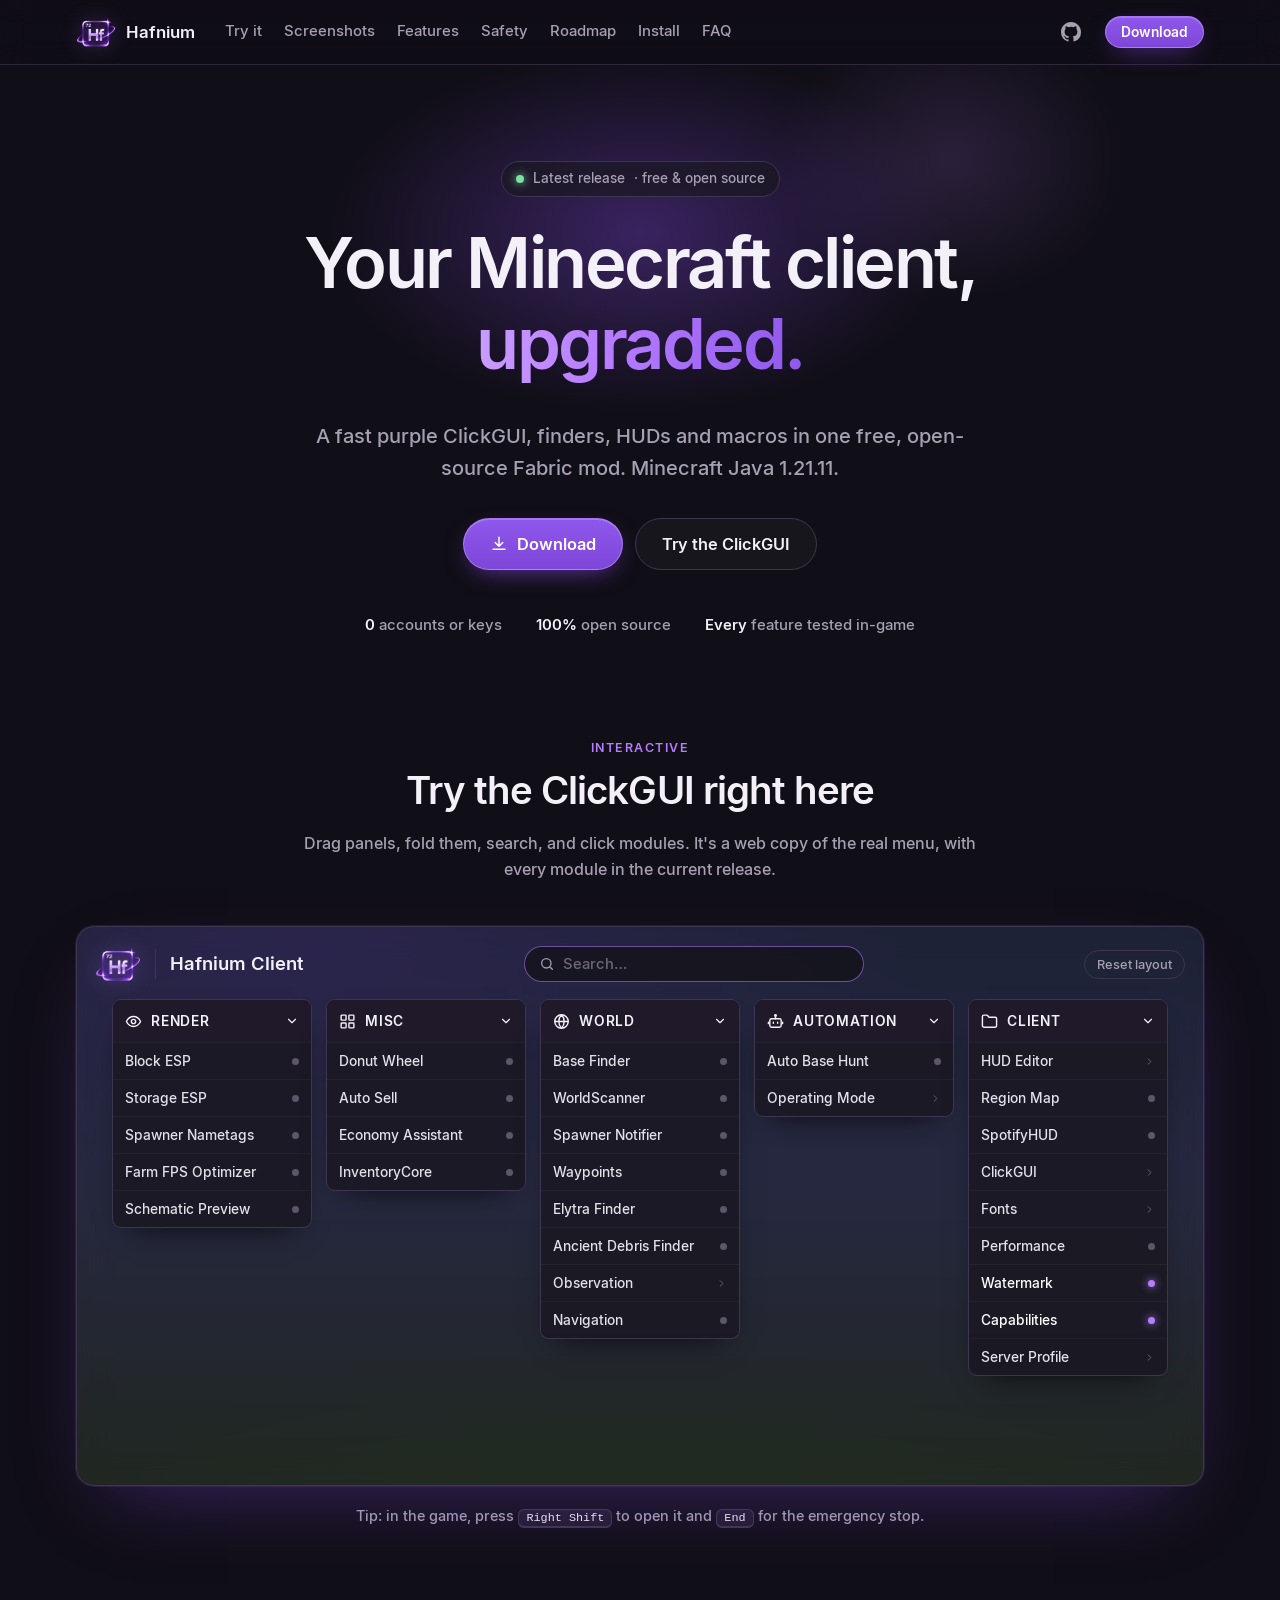
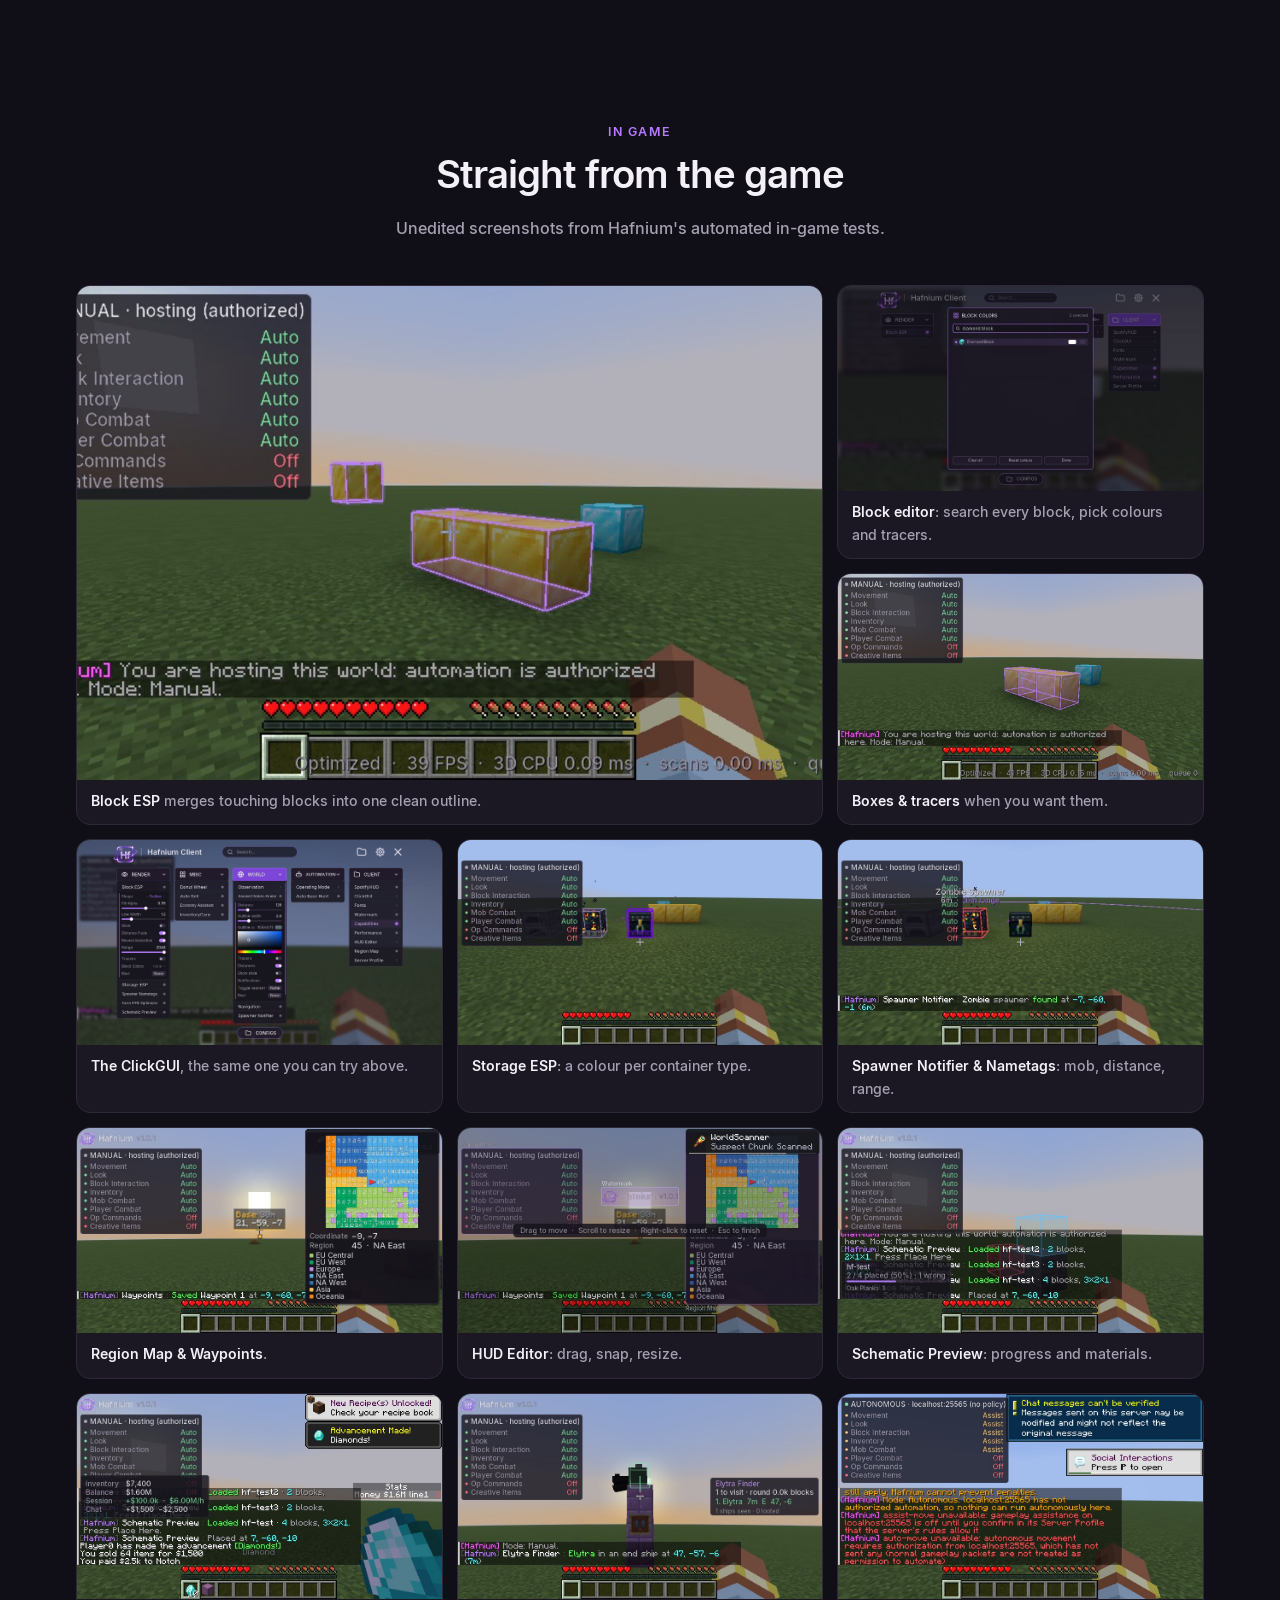
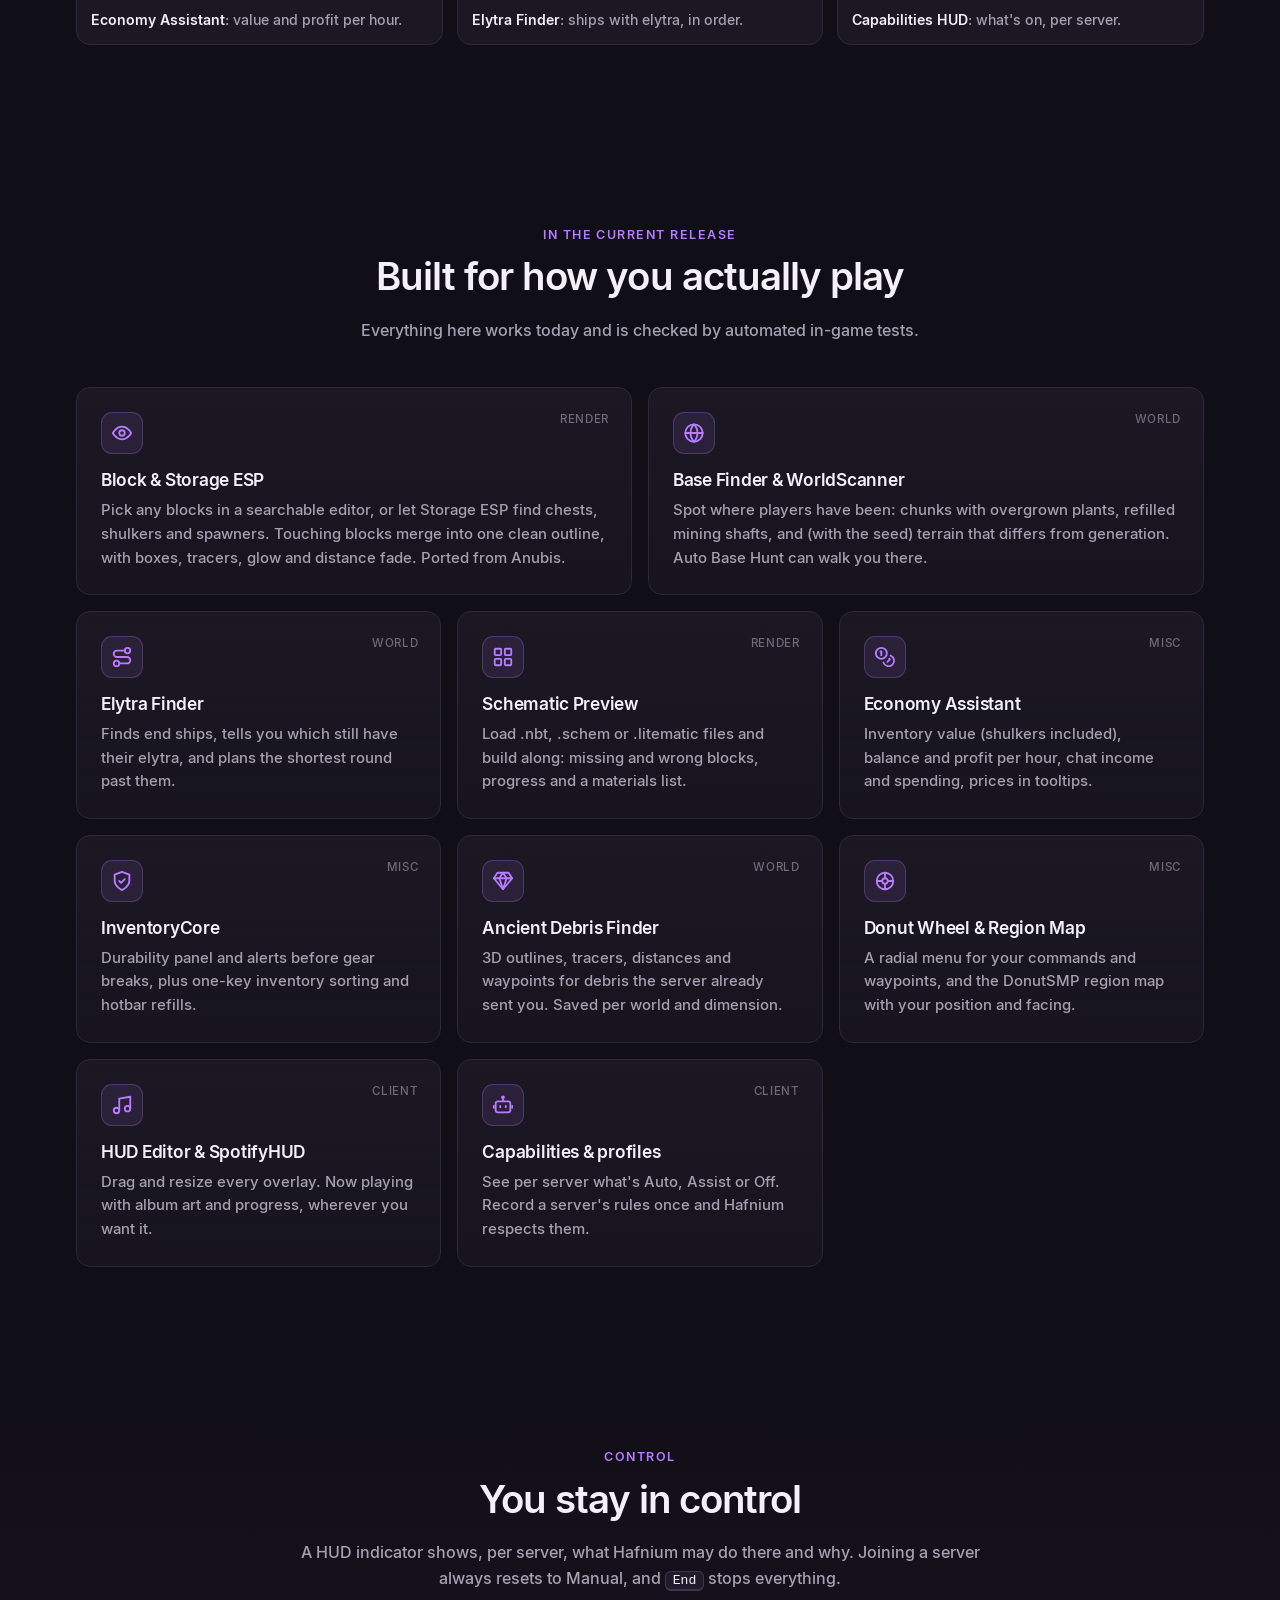
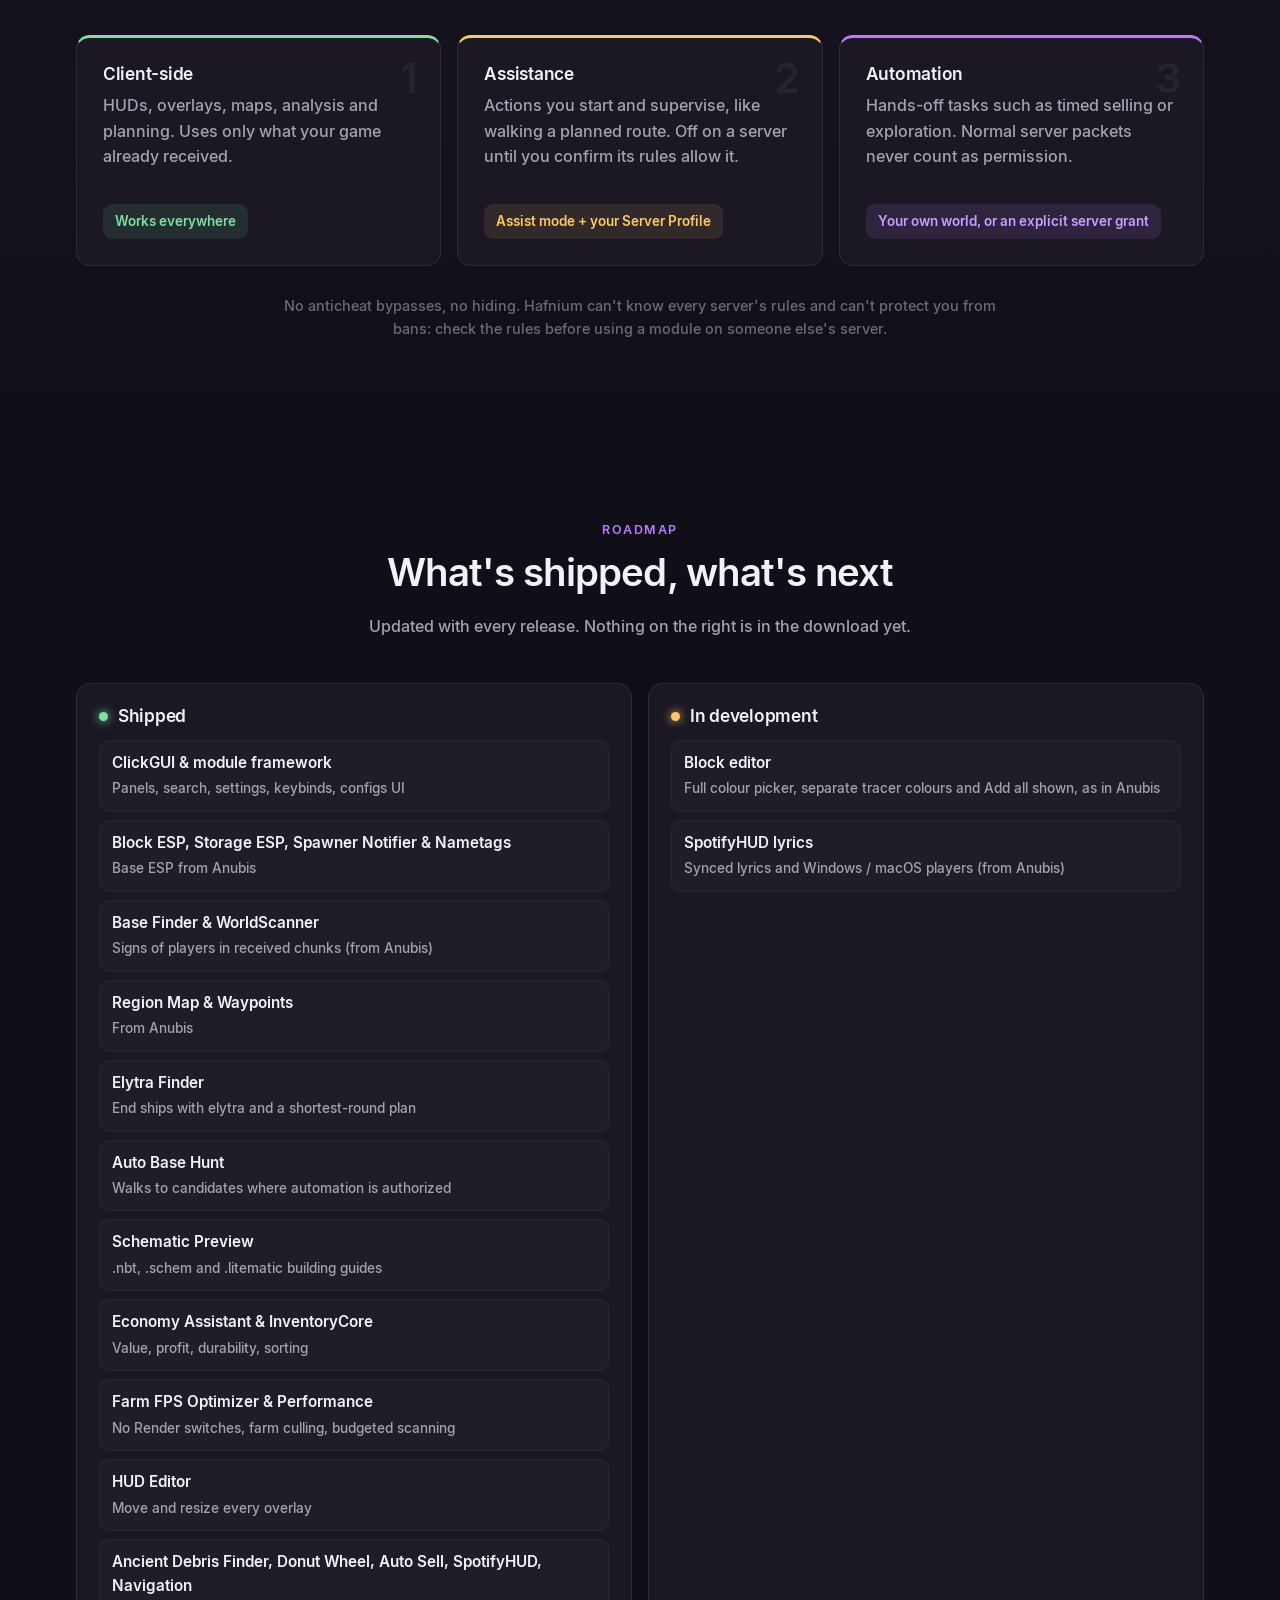
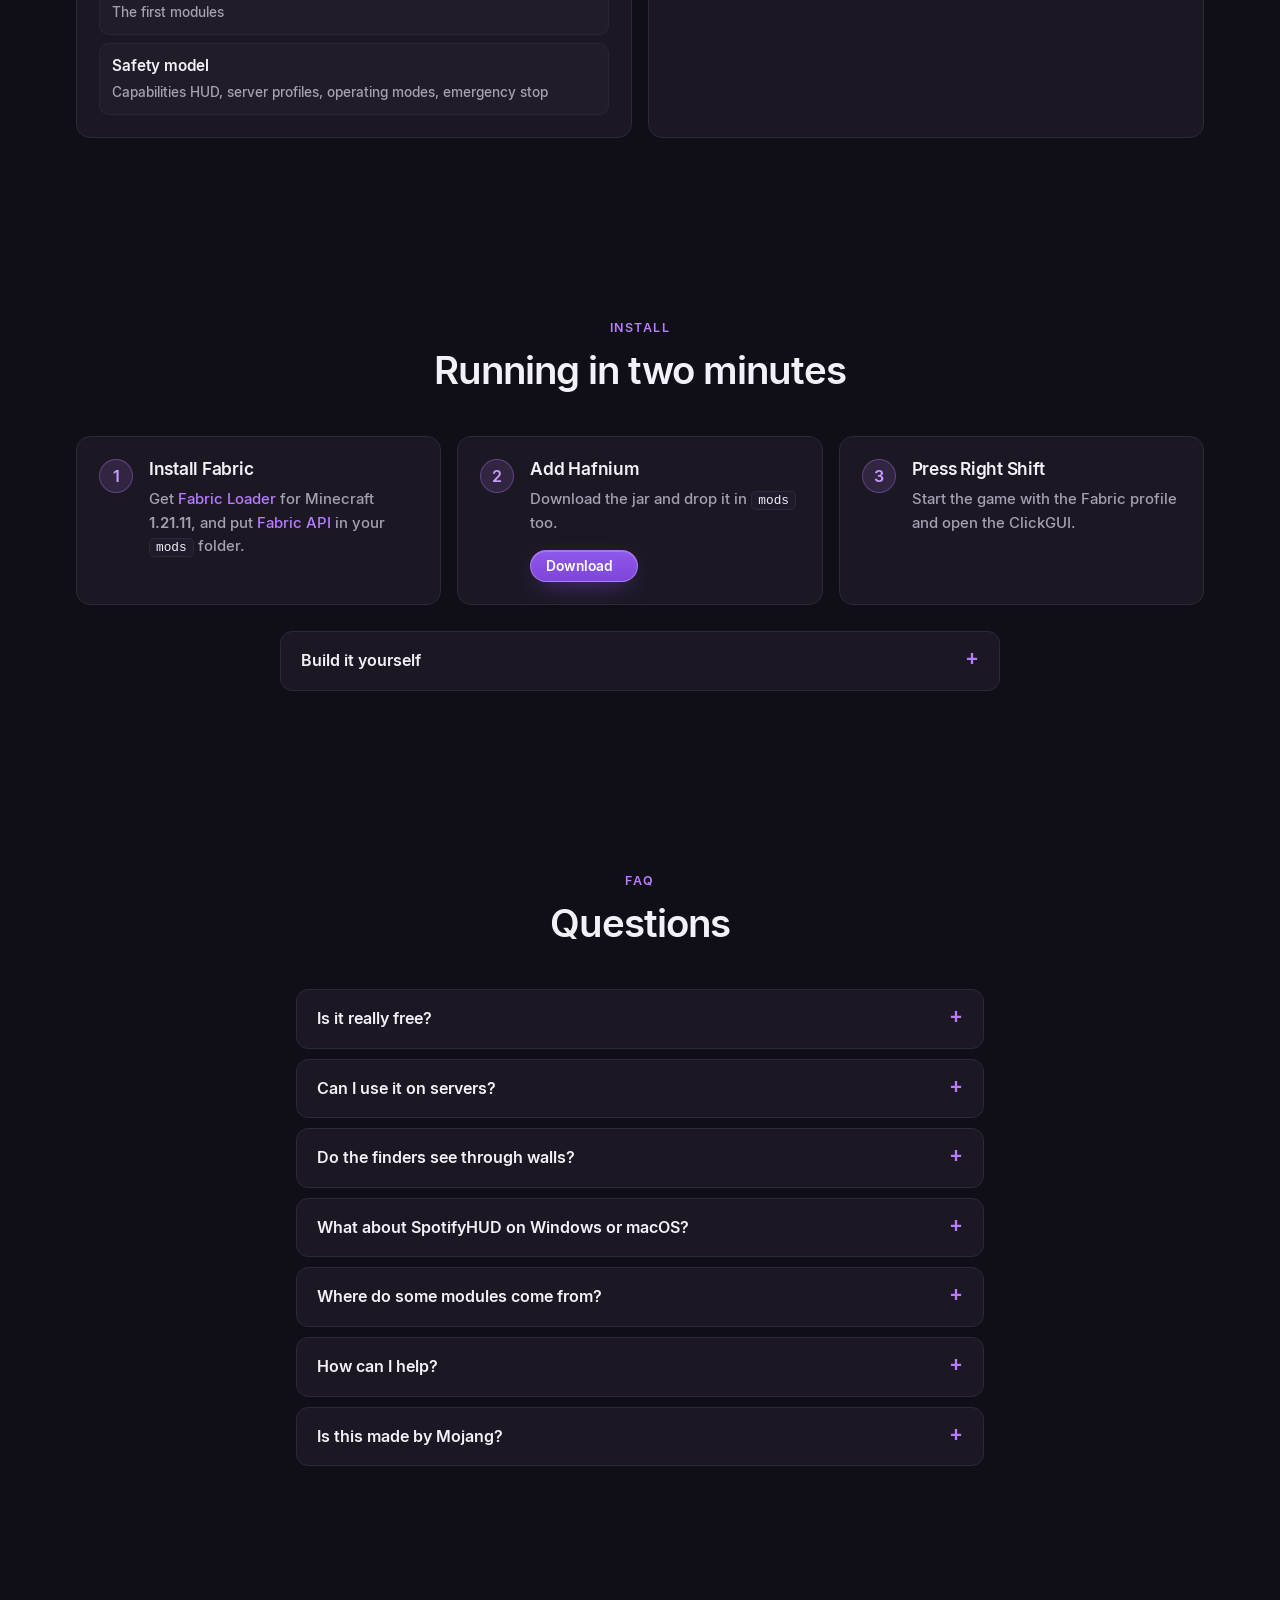
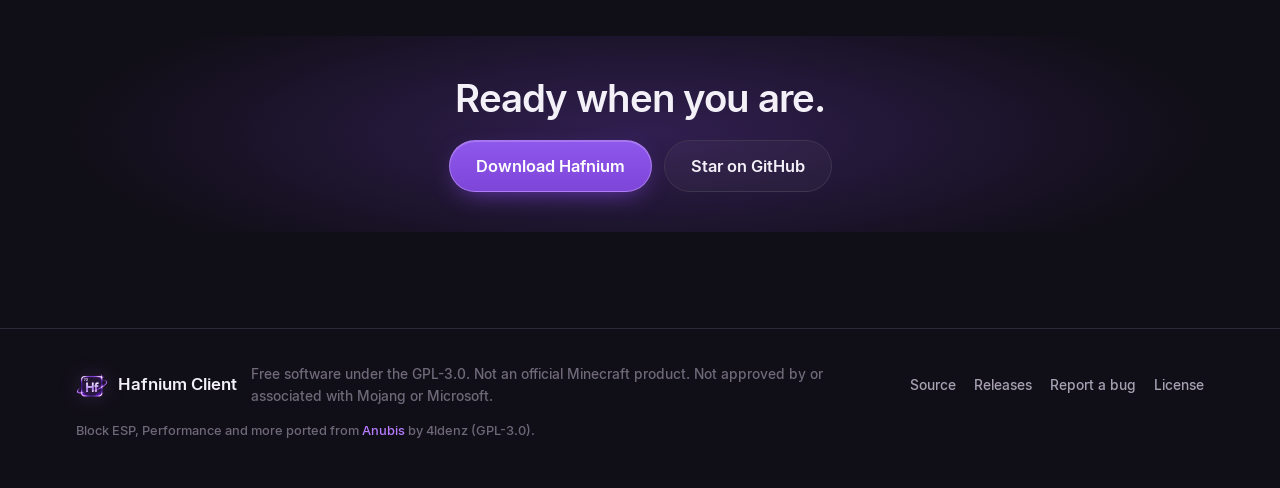
==== commit a399b11c: "Website: version asset URLs so browsers load new files after a deploy Co-Authored-By: Claude Opus 5." ====
--- a/index.html
+++ b/index.html
@@ -12,8 +12,8 @@
   <meta property="og:type" content="website">
   <link rel="icon" href="img/favicon.png" type="image/png">
   <link rel="apple-touch-icon" href="img/logo.png">
-  <link rel="stylesheet" href="css/site.css">
-  <script src="js/site.js" defer></script>
+  <link rel="stylesheet" href="css/site.css?v=1.1.0">
+  <script src="js/site.js?v=1.1.0" defer></script>
 </head>
 <body>
 <header class="top" id="top">
@@ -92,18 +92,18 @@
         <p>Unedited screenshots from Hafnium's automated in-game tests.</p>
       </div>
       <div class="gallery">
-        <figure class="shot-card big"><img src="img/esp-outline.jpg" loading="lazy" alt="Block ESP: three touching gold blocks merged into one purple outline"><figcaption><strong>Block ESP</strong> merges touching blocks into one clean outline.</figcaption></figure>
-        <figure class="shot-card"><img src="img/block-editor.jpg" loading="lazy" alt="The block editor over the ClickGUI, searching for diamond block"><figcaption><strong>Block editor</strong>: search every block, pick colours and tracers.</figcaption></figure>
-        <figure class="shot-card"><img src="img/esp-boxes.jpg" loading="lazy" alt="Block ESP in box mode with a tracer"><figcaption><strong>Boxes &amp; tracers</strong> when you want them.</figcaption></figure>
-        <figure class="shot-card"><img src="img/clickgui.jpg" loading="lazy" alt="The Hafnium ClickGUI with all module panels and Block ESP settings open"><figcaption><strong>The ClickGUI</strong>, the same one you can try above.</figcaption></figure>
-        <figure class="shot-card"><img src="img/storage-esp.jpg" loading="lazy" alt="Storage ESP outlining an ender chest, spawner, furnace and barrel"><figcaption><strong>Storage ESP</strong>: a colour per container type.</figcaption></figure>
-        <figure class="shot-card"><img src="img/spawner-nametags.jpg" loading="lazy" alt="A zombie spawner labelled with its distance and activation range, and the chat announcement"><figcaption><strong>Spawner Notifier &amp; Nametags</strong>: mob, distance, range.</figcaption></figure>
-        <figure class="shot-card"><img src="img/region-map.jpg" loading="lazy" alt="The DonutSMP region map panel and a waypoint label in the world"><figcaption><strong>Region Map &amp; Waypoints</strong>.</figcaption></figure>
-        <figure class="shot-card"><img src="img/hud-editor.jpg" loading="lazy" alt="The HUD Editor with the watermark dragged to the centre"><figcaption><strong>HUD Editor</strong>: drag, snap, resize.</figcaption></figure>
-        <figure class="shot-card"><img src="img/schematic.jpg" loading="lazy" alt="Schematic Preview showing missing and wrong blocks with a progress panel"><figcaption><strong>Schematic Preview</strong>: progress and materials.</figcaption></figure>
-        <figure class="shot-card"><img src="img/economy.jpg" loading="lazy" alt="Economy Assistant panel with inventory value, balance and session profit"><figcaption><strong>Economy Assistant</strong>: value and profit per hour.</figcaption></figure>
-        <figure class="shot-card"><img src="img/elytra-finder.jpg" loading="lazy" alt="Elytra Finder panel listing an end ship with its elytra"><figcaption><strong>Elytra Finder</strong>: ships with elytra, in order.</figcaption></figure>
-        <figure class="shot-card"><img src="img/capabilities.jpg" loading="lazy" alt="Capabilities HUD on a multiplayer server"><figcaption><strong>Capabilities HUD</strong>: what's on, per server.</figcaption></figure>
+        <figure class="shot-card big"><img src="img/esp-outline.jpg?v=1.1.0" loading="lazy" alt="Block ESP: three touching gold blocks merged into one purple outline"><figcaption><strong>Block ESP</strong> merges touching blocks into one clean outline.</figcaption></figure>
+        <figure class="shot-card"><img src="img/block-editor.jpg?v=1.1.0" loading="lazy" alt="The block editor over the ClickGUI, searching for diamond block"><figcaption><strong>Block editor</strong>: search every block, pick colours and tracers.</figcaption></figure>
+        <figure class="shot-card"><img src="img/esp-boxes.jpg?v=1.1.0" loading="lazy" alt="Block ESP in box mode with a tracer"><figcaption><strong>Boxes &amp; tracers</strong> when you want them.</figcaption></figure>
+        <figure class="shot-card"><img src="img/clickgui.jpg?v=1.1.0" loading="lazy" alt="The Hafnium ClickGUI with all module panels and Block ESP settings open"><figcaption><strong>The ClickGUI</strong>, the same one you can try above.</figcaption></figure>
+        <figure class="shot-card"><img src="img/storage-esp.jpg?v=1.1.0" loading="lazy" alt="Storage ESP outlining an ender chest, spawner, furnace and barrel"><figcaption><strong>Storage ESP</strong>: a colour per container type.</figcaption></figure>
+        <figure class="shot-card"><img src="img/spawner-nametags.jpg?v=1.1.0" loading="lazy" alt="A zombie spawner labelled with its distance and activation range, and the chat announcement"><figcaption><strong>Spawner Notifier &amp; Nametags</strong>: mob, distance, range.</figcaption></figure>
+        <figure class="shot-card"><img src="img/region-map.jpg?v=1.1.0" loading="lazy" alt="The DonutSMP region map panel and a waypoint label in the world"><figcaption><strong>Region Map &amp; Waypoints</strong>.</figcaption></figure>
+        <figure class="shot-card"><img src="img/hud-editor.jpg?v=1.1.0" loading="lazy" alt="The HUD Editor with the watermark dragged to the centre"><figcaption><strong>HUD Editor</strong>: drag, snap, resize.</figcaption></figure>
+        <figure class="shot-card"><img src="img/schematic.jpg?v=1.1.0" loading="lazy" alt="Schematic Preview showing missing and wrong blocks with a progress panel"><figcaption><strong>Schematic Preview</strong>: progress and materials.</figcaption></figure>
+        <figure class="shot-card"><img src="img/economy.jpg?v=1.1.0" loading="lazy" alt="Economy Assistant panel with inventory value, balance and session profit"><figcaption><strong>Economy Assistant</strong>: value and profit per hour.</figcaption></figure>
+        <figure class="shot-card"><img src="img/elytra-finder.jpg?v=1.1.0" loading="lazy" alt="Elytra Finder panel listing an end ship with its elytra"><figcaption><strong>Elytra Finder</strong>: ships with elytra, in order.</figcaption></figure>
+        <figure class="shot-card"><img src="img/capabilities.jpg?v=1.1.0" loading="lazy" alt="Capabilities HUD on a multiplayer server"><figcaption><strong>Capabilities HUD</strong>: what's on, per server.</figcaption></figure>
       </div>
     </div>
   </section>
